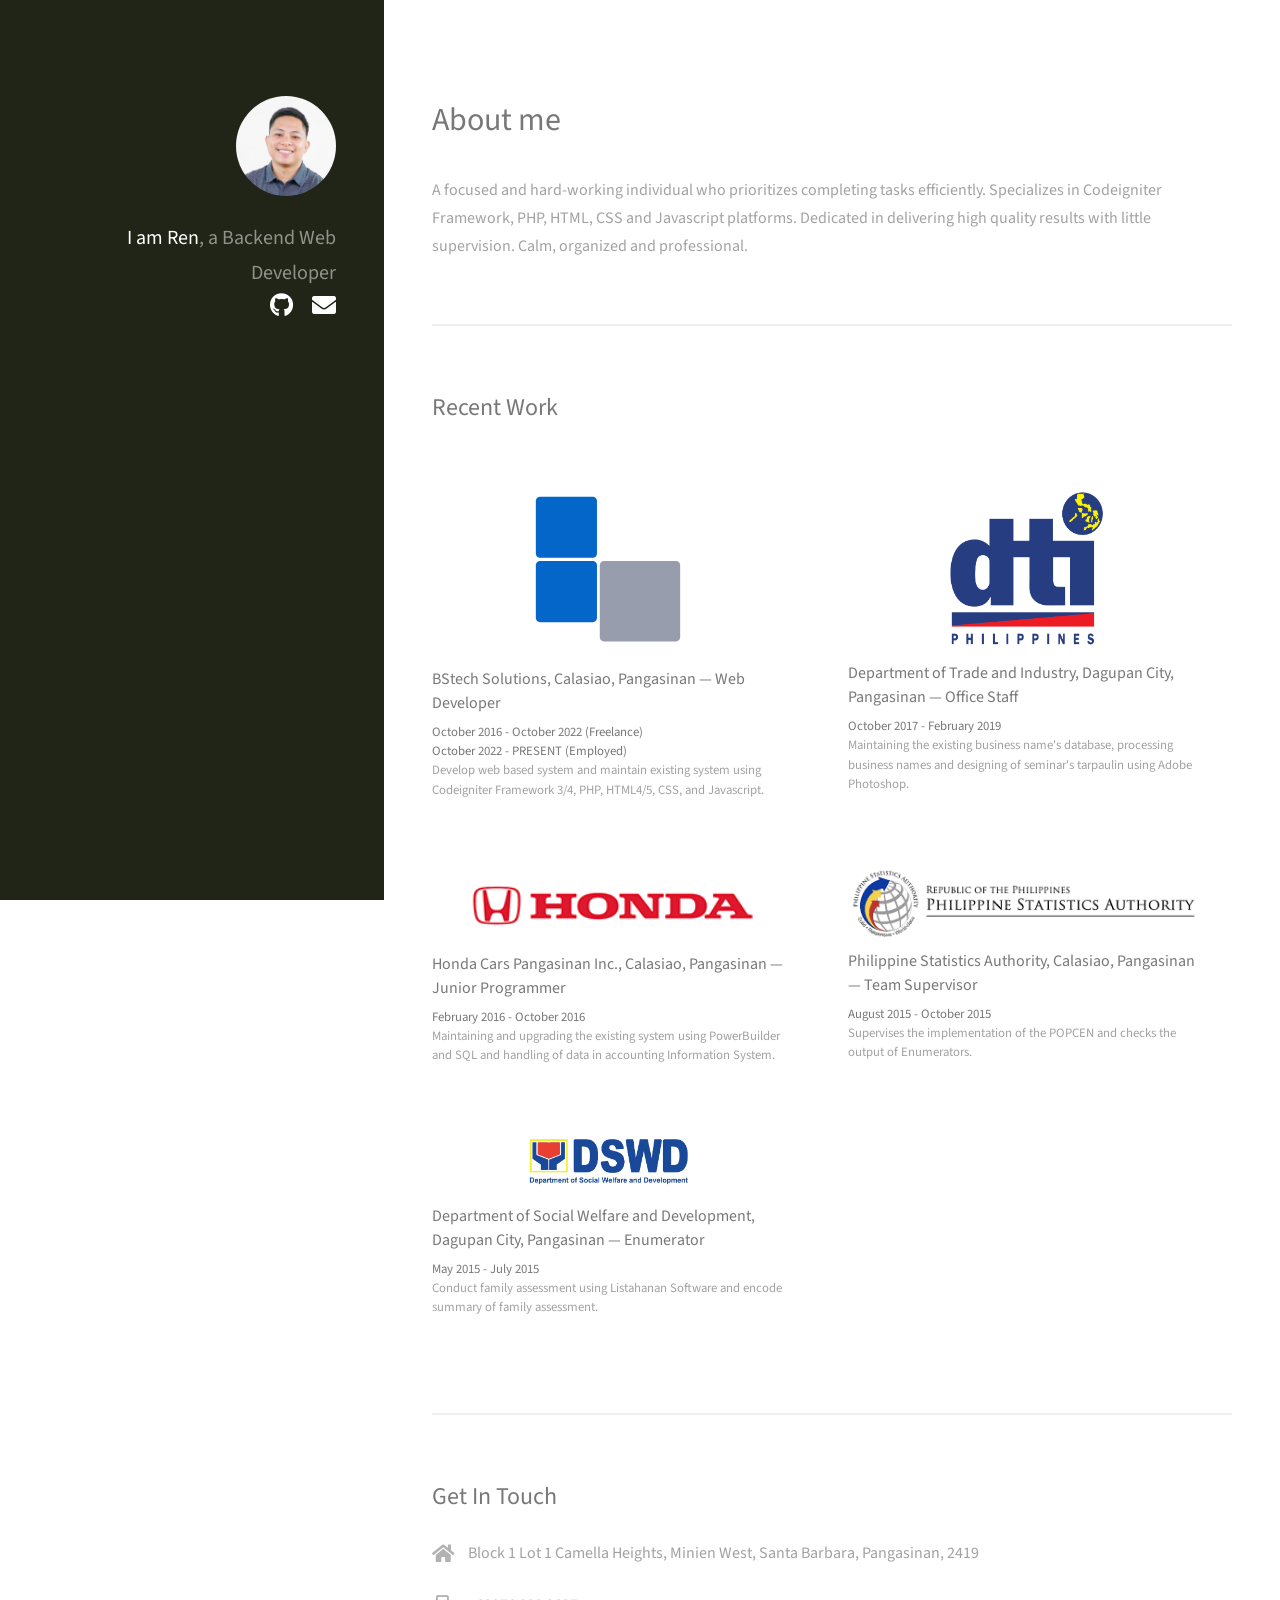
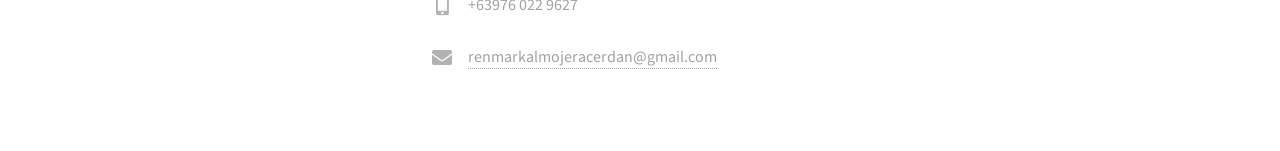
==== index.html @ 4c44bcec "change profile pic" ====
<!DOCTYPE HTML>
<html>
	<head>
		<title>Ren Mark Almojera Cerdan</title>
		<meta charset="utf-8" />
		<meta name="viewport" content="width=device-width, initial-scale=1, user-scalable=no" />
		<link rel="stylesheet" href="assets/css/main.css" />
	</head>
	<body class="is-preload">

		<!-- Header -->
			<header id="header">
				<div class="inner">
					<a href="#" class="image avatar"><img src="images/avatar.jpg" alt="avatar" /></a>
					<h1><strong>I am Ren</strong>, a Backend<br /> Web Developer</h1>
					<ul class="icons">
						<li><a target="_new" href="https://github.com/renmarkcerdan" class="icon brands fa-github"><span class="label">Github</span></a></li>
						<li><a target="_new" href="https://mail.google.com/mail/?view=cm&fs=1&to=renmarkalmojeracerdan@gmail.com" class="icon solid fa-envelope"><span class="label">Email</span></a></li>
					</ul>
				</div>
			</header>

		<!-- Main -->
			<div id="main">

			<!-- One -->
				<section id="one">
					<header class="major">
						<h2>About me</h2>
					</header>
					<p>A focused and hard-working individual who prioritizes completing tasks efficiently. Specializes in Codeigniter Framework, PHP, HTML, CSS and Javascript platforms. Dedicated in delivering high quality results with little supervision. Calm, organized and professional.</p>
				</section>

			<!-- Two -->
				<section id="two">
					<h2>Recent Work</h2>
					<div class="row">
						<article class="col-6 col-12-xsmall work-item">
							<img src="images/thumbs/bstech.svg" alt="logo" width="50%" />
							<h3>BStech Solutions, Calasiao, Pangasinan — Web Developer</h3>
							<p><b>October 2016 - October 2022 (Freelance)</b></p>
							<p><b>October 2022 - PRESENT (Employed)</b></p>
							<p>
								Develop web based system and maintain existing system using Codeigniter Framework 3/4, PHP, HTML4/5, CSS, and Javascript.
							</p>
						</article>
						<article class="col-6 col-12-xsmall work-item">
							<img src="images/thumbs/dti.png" alt="logo" width="50%"/>
							<h3>Department of Trade and Industry, Dagupan City, Pangasinan — Office Staff</h3>
							<p><b>October 2017 - February 2019</b></p>
							<p>
								Maintaining the existing business name&#39;s database, processing business names and designing of seminar&#39;s tarpaulin using Adobe Photoshop.
							</p>
						</article>
						<article class="col-6 col-12-xsmall work-item">
							<img src="images/thumbs/honda.png" alt="logo" width="100%" />
							<h3>Honda Cars Pangasinan Inc., Calasiao, Pangasinan — Junior Programmer</h3>
							<p><b>February 2016 - October 2016</b></p>
							<p>
								Maintaining and upgrading the existing system using PowerBuilder and SQL and handling of data in accounting Information System.
							</p>
						</article>
						<article class="col-6 col-12-xsmall work-item">
							<img src="images/thumbs/psa.png" alt="logo" width="100%" />
							<h3>Philippine Statistics Authority, Calasiao, Pangasinan — Team Supervisor</h3>
							<p><b>August 2015 - October 2015</b></p>
							<p>
								Supervises the implementation of the POPCEN and checks the output of Enumerators.
							</p>
						</article>
						<article class="col-6 col-12-xsmall work-item">
							<img src="images/thumbs/dswd.png" alt="logo" width="50%" />
							<h3>Department of Social Welfare and Development, Dagupan City, Pangasinan — Enumerator</h3>
							<p><b>May 2015 - July 2015</b></p>
							<p>Conduct family assessment using Listahanan Software and encode summary of family assessment.</p>
						</article>
					</div>
				</section>

			<!-- Three -->
				<section id="three">
					<h2>Get In Touch</h2>
					<div class="row">
						<div class="col-12">
							<ul class="labeled-icons">
								<li>
									<h3 class="icon solid fa-home"><span class="label">Address</span></h3>
									Block 1 Lot 1 Camella Heights, Minien West, Santa Barbara, Pangasinan, 2419
								</li>
								<li>
									<h3 class="icon solid fa-mobile-alt"><span class="label">Phone</span></h3>
									+63976 022 9627
								</li>
								<li>
									<h3 class="icon solid fa-envelope"><span class="label">Email</span></h3>
									<a href="https://mail.google.com/mail/?view=cm&fs=1&to=renmarkalmojeracerdan@gmail.com">renmarkalmojeracerdan@gmail.com</a>
								</li>
							</ul>
						</div>
					</div>
				</section>
			</div>
	</body>
</html>
---- assets/css/main.css ----
@import url("fontawesome-all.min.css");
@import url("https://fonts.googleapis.com/css?family=Source+Sans+Pro:400,400italic");

html, body, div, span, applet, object,
iframe, h1, h2, h3, h4, h5, h6, p, blockquote,
pre, a, abbr, acronym, address, big, cite,
code, del, dfn, em, img, ins, kbd, q, s, samp,
small, strike, strong, sub, sup, tt, var, b,
u, i, center, dl, dt, dd, ol, ul, li, fieldset,
form, label, legend, table, caption, tbody,
tfoot, thead, tr, th, td, article, aside,
canvas, details, embed, figure, figcaption,
footer, header, hgroup, menu, nav, output, ruby,
section, summary, time, mark, audio, video {
	margin: 0;
	padding: 0;
	border: 0;
	font-size: 100%;
	font: inherit;
	vertical-align: baseline;}

article, aside, details, figcaption, figure,
footer, header, hgroup, menu, nav, section {
	display: block;}

body {
	line-height: 1;
}

ol, ul {
	list-style: none;
}

blockquote, q {
	quotes: none;
}

	blockquote:before, blockquote:after, q:before, q:after {
		content: '';
		content: none;
	}

table {
	border-collapse: collapse;
	border-spacing: 0;
}

body {
	-webkit-text-size-adjust: none;
}

mark {
	background-color: transparent;
	color: inherit;
}

input::-moz-focus-inner {
	border: 0;
	padding: 0;
}

input, select, textarea {
	-moz-appearance: none;
	-webkit-appearance: none;
	-ms-appearance: none;
	appearance: none;
}

/* Basic */

	html {
		box-sizing: border-box;
	}

	*, *:before, *:after {
		box-sizing: inherit;
	}

	body {
		background: #fff;
	}

		body.is-preload *, body.is-preload *:before, body.is-preload *:after {
			-moz-animation: none !important;
			-webkit-animation: none !important;
			-ms-animation: none !important;
			animation: none !important;
			-moz-transition: none !important;
			-webkit-transition: none !important;
			-ms-transition: none !important;
			transition: none !important;
		}

	body, input, select, textarea {
		color: #a2a2a2;
		font-family: "Source Sans Pro", Helvetica, sans-serif;
		font-size: 16pt;
		font-weight: 400;
		line-height: 1.75em;
	}

	a {
		-moz-transition: color 0.2s ease-in-out, border-color 0.2s ease-in-out;
		-webkit-transition: color 0.2s ease-in-out, border-color 0.2s ease-in-out;
		-ms-transition: color 0.2s ease-in-out, border-color 0.2s ease-in-out;
		transition: color 0.2s ease-in-out, border-color 0.2s ease-in-out;
		border-bottom: dotted 1px;
		color: #ffff;
		text-decoration: none;
	}

		a:hover {
			border-bottom-color: transparent;
			color: #217074 !important;
			text-decoration: none;
		}

	strong, b {
		color: #787878;
		font-weight: 400;
	}

	em, i {
		font-style: italic;
	}

	p {
		margin: 0 0 2em 0;
	}

	h1, h2, h3, h4, h5, h6 {
		color: #787878;
		font-weight: 400;
		line-height: 1em;
		margin: 0 0 1em 0;
	}

		h1 a, h2 a, h3 a, h4 a, h5 a, h6 a {
			color: inherit;
			text-decoration: none;
		}

	h1 {
		font-size: 2em;
		line-height: 1.5em;
	}

	h2 {
		font-size: 1.5em;
		line-height: 1.5em;
	}

	h3 {
		font-size: 1.25em;
		line-height: 1.5em;
	}

	h4 {
		font-size: 1.1em;
		line-height: 1.5em;
	}

	h5 {
		font-size: 0.9em;
		line-height: 1.5em;
	}

	h6 {
		font-size: 0.7em;
		line-height: 1.5em;
	}

	sub {
		font-size: 0.8em;
		position: relative;
		top: 0.5em;
	}

	sup {
		font-size: 0.8em;
		position: relative;
		top: -0.5em;
	}

	hr {
		border: 0;
		border-bottom: solid 2px #efefef;
		margin: 2em 0;
	}

		hr.major {
			margin: 3em 0;
		}

	blockquote {
		border-left: solid 6px #efefef;
		font-style: italic;
		margin: 0 0 2em 0;
		padding: 0.5em 0 0.5em 1.5em;
	}

	code {
		background: #f7f7f7;
		border-radius: 0.35em;
		border: solid 2px #efefef;
		font-family: "Courier New", monospace;
		font-size: 0.9em;
		margin: 0 0.25em;
		padding: 0.25em 0.65em;
	}

	pre {
		-webkit-overflow-scrolling: touch;
		font-family: "Courier New", monospace;
		font-size: 0.9em;
		margin: 0 0 2em 0;
	}

		pre code {
			display: block;
			line-height: 1.75em;
			padding: 1em 1.5em;
			overflow-x: auto;
		}

	.align-left {
		text-align: left;
	}

	.align-center {
		text-align: center;
	}

	.align-right {
		text-align: right;
	}

/* Container */

	.container {
		margin: 0 auto;
		max-width: calc(100% - 4em);
		width: 100%;
	}

		.container.xsmall {
			width: 25%;
		}

		.container.small {
			width: 50%;
		}

		.container.medium {
			width: 75%;
		}

		.container.large {
			width: 125%;
		}

		.container.xlarge {
			width: 150%;
		}

		.container.max {
			width: 100%;
		}

		@media screen and (max-width: 980px) {

			.container {
				width: 100% !important;
				max-width: 100% !important;
			}

		}

		@media screen and (max-width: 480px) {

			.container {
				max-width: calc(100% - 3em);
			}

		}

/* Row */

	.row {
		display: flex;
		flex-wrap: wrap;
		box-sizing: border-box;
		align-items: stretch;
	}

		.row > * {
			box-sizing: border-box;
		}

		.row.gtr-uniform > * > :last-child {
			margin-bottom: 0;
		}

		.row.aln-left {
			justify-content: flex-start;
		}

		.row.aln-center {
			justify-content: center;
		}

		.row.aln-right {
			justify-content: flex-end;
		}

		.row.aln-top {
			align-items: flex-start;
		}

		.row.aln-middle {
			align-items: center;
		}

		.row.aln-bottom {
			align-items: flex-end;
		}

		.row > .imp {
			order: -1;
		}

		.row > .col-1 {
			width: 8.33333%;
		}

		.row > .off-1 {
			margin-left: 8.33333%;
		}

		.row > .col-2 {
			width: 16.66667%;
		}

		.row > .off-2 {
			margin-left: 16.66667%;
		}

		.row > .col-3 {
			width: 25%;
		}

		.row > .off-3 {
			margin-left: 25%;
		}

		.row > .col-4 {
			width: 33.33333%;
		}

		.row > .off-4 {
			margin-left: 33.33333%;
		}

		.row > .col-5 {
			width: 41.66667%;
		}

		.row > .off-5 {
			margin-left: 41.66667%;
		}

		.row > .col-6 {
			width: 50%;
		}

		.row > .off-6 {
			margin-left: 50%;
		}

		.row > .col-7 {
			width: 58.33333%;
		}

		.row > .off-7 {
			margin-left: 58.33333%;
		}

		.row > .col-8 {
			width: 66.66667%;
		}

		.row > .off-8 {
			margin-left: 66.66667%;
		}

		.row > .col-9 {
			width: 75%;
		}

		.row > .off-9 {
			margin-left: 75%;
		}

		.row > .col-10 {
			width: 83.33333%;
		}

		.row > .off-10 {
			margin-left: 83.33333%;
		}

		.row > .col-11 {
			width: 91.66667%;
		}

		.row > .off-11 {
			margin-left: 91.66667%;
		}

		.row > .col-12 {
			width: 100%;
		}

		.row > .off-12 {
			margin-left: 100%;
		}

		.row.gtr-0 {
			margin-top: 0;
			margin-left: 0em;
		}

			.row.gtr-0 > * {
				padding: 0 0 0 0em;
			}

			.row.gtr-0.gtr-uniform {
				margin-top: 0em;
			}

				.row.gtr-0.gtr-uniform > * {
					padding-top: 0em;
				}

		.row.gtr-25 {
			margin-top: 0;
			margin-left: -0.625em;
		}

			.row.gtr-25 > * {
				padding: 0 0 0 0.625em;
			}

			.row.gtr-25.gtr-uniform {
				margin-top: -0.625em;
			}

				.row.gtr-25.gtr-uniform > * {
					padding-top: 0.625em;
				}

		.row.gtr-50 {
			margin-top: 0;
			margin-left: -1.25em;
		}

			.row.gtr-50 > * {
				padding: 0 0 0 1.25em;
			}

			.row.gtr-50.gtr-uniform {
				margin-top: -1.25em;
			}

				.row.gtr-50.gtr-uniform > * {
					padding-top: 1.25em;
				}

		.row {
			margin-top: 0;
			margin-left: -2.5em;
		}

			.row > * {
				padding: 0 0 0 2.5em;
			}

			.row.gtr-uniform {
				margin-top: -2.5em;
			}

				.row.gtr-uniform > * {
					padding-top: 2.5em;
				}

		.row.gtr-150 {
			margin-top: 0;
			margin-left: -3.75em;
		}

			.row.gtr-150 > * {
				padding: 0 0 0 3.75em;
			}

			.row.gtr-150.gtr-uniform {
				margin-top: -3.75em;
			}

				.row.gtr-150.gtr-uniform > * {
					padding-top: 3.75em;
				}

		.row.gtr-200 {
			margin-top: 0;
			margin-left: -5em;
		}

			.row.gtr-200 > * {
				padding: 0 0 0 5em;
			}

			.row.gtr-200.gtr-uniform {
				margin-top: -5em;
			}

				.row.gtr-200.gtr-uniform > * {
					padding-top: 5em;
				}

		@media screen and (max-width: 1800px) {

			.row {
				display: flex;
				flex-wrap: wrap;
				box-sizing: border-box;
				align-items: stretch;
			}

				.row > * {
					box-sizing: border-box;
				}

				.row.gtr-uniform > * > :last-child {
					margin-bottom: 0;
				}

				.row.aln-left {
					justify-content: flex-start;
				}

				.row.aln-center {
					justify-content: center;
				}

				.row.aln-right {
					justify-content: flex-end;
				}

				.row.aln-top {
					align-items: flex-start;
				}

				.row.aln-middle {
					align-items: center;
				}

				.row.aln-bottom {
					align-items: flex-end;
				}

				.row > .imp-xlarge {
					order: -1;
				}

				.row > .col-1-xlarge {
					width: 8.33333%;
				}

				.row > .off-1-xlarge {
					margin-left: 8.33333%;
				}

				.row > .col-2-xlarge {
					width: 16.66667%;
				}

				.row > .off-2-xlarge {
					margin-left: 16.66667%;
				}

				.row > .col-3-xlarge {
					width: 25%;
				}

				.row > .off-3-xlarge {
					margin-left: 25%;
				}

				.row > .col-4-xlarge {
					width: 33.33333%;
				}

				.row > .off-4-xlarge {
					margin-left: 33.33333%;
				}

				.row > .col-5-xlarge {
					width: 41.66667%;
				}

				.row > .off-5-xlarge {
					margin-left: 41.66667%;
				}

				.row > .col-6-xlarge {
					width: 50%;
				}

				.row > .off-6-xlarge {
					margin-left: 50%;
				}

				.row > .col-7-xlarge {
					width: 58.33333%;
				}

				.row > .off-7-xlarge {
					margin-left: 58.33333%;
				}

				.row > .col-8-xlarge {
					width: 66.66667%;
				}

				.row > .off-8-xlarge {
					margin-left: 66.66667%;
				}

				.row > .col-9-xlarge {
					width: 75%;
				}

				.row > .off-9-xlarge {
					margin-left: 75%;
				}

				.row > .col-10-xlarge {
					width: 83.33333%;
				}

				.row > .off-10-xlarge {
					margin-left: 83.33333%;
				}

				.row > .col-11-xlarge {
					width: 91.66667%;
				}

				.row > .off-11-xlarge {
					margin-left: 91.66667%;
				}

				.row > .col-12-xlarge {
					width: 100%;
				}

				.row > .off-12-xlarge {
					margin-left: 100%;
				}

				.row.gtr-0 {
					margin-top: 0;
					margin-left: 0em;
				}

					.row.gtr-0 > * {
						padding: 0 0 0 0em;
					}

					.row.gtr-0.gtr-uniform {
						margin-top: 0em;
					}

						.row.gtr-0.gtr-uniform > * {
							padding-top: 0em;
						}

				.row.gtr-25 {
					margin-top: 0;
					margin-left: -0.625em;
				}

					.row.gtr-25 > * {
						padding: 0 0 0 0.625em;
					}

					.row.gtr-25.gtr-uniform {
						margin-top: -0.625em;
					}

						.row.gtr-25.gtr-uniform > * {
							padding-top: 0.625em;
						}

				.row.gtr-50 {
					margin-top: 0;
					margin-left: -1.25em;
				}

					.row.gtr-50 > * {
						padding: 0 0 0 1.25em;
					}

					.row.gtr-50.gtr-uniform {
						margin-top: -1.25em;
					}

						.row.gtr-50.gtr-uniform > * {
							padding-top: 1.25em;
						}

				.row {
					margin-top: 0;
					margin-left: -2.5em;
				}

					.row > * {
						padding: 0 0 0 2.5em;
					}

					.row.gtr-uniform {
						margin-top: -2.5em;
					}

						.row.gtr-uniform > * {
							padding-top: 2.5em;
						}

				.row.gtr-150 {
					margin-top: 0;
					margin-left: -3.75em;
				}

					.row.gtr-150 > * {
						padding: 0 0 0 3.75em;
					}

					.row.gtr-150.gtr-uniform {
						margin-top: -3.75em;
					}

						.row.gtr-150.gtr-uniform > * {
							padding-top: 3.75em;
						}

				.row.gtr-200 {
					margin-top: 0;
					margin-left: -5em;
				}

					.row.gtr-200 > * {
						padding: 0 0 0 5em;
					}

					.row.gtr-200.gtr-uniform {
						margin-top: -5em;
					}

						.row.gtr-200.gtr-uniform > * {
							padding-top: 5em;
						}

		}

		@media screen and (max-width: 1280px) {

			.row {
				display: flex;
				flex-wrap: wrap;
				box-sizing: border-box;
				align-items: stretch;
			}

				.row > * {
					box-sizing: border-box;
				}

				.row.gtr-uniform > * > :last-child {
					margin-bottom: 0;
				}

				.row.aln-left {
					justify-content: flex-start;
				}

				.row.aln-center {
					justify-content: center;
				}

				.row.aln-right {
					justify-content: flex-end;
				}

				.row.aln-top {
					align-items: flex-start;
				}

				.row.aln-middle {
					align-items: center;
				}

				.row.aln-bottom {
					align-items: flex-end;
				}

				.row > .imp-large {
					order: -1;
				}

				.row > .col-1-large {
					width: 8.33333%;
				}

				.row > .off-1-large {
					margin-left: 8.33333%;
				}

				.row > .col-2-large {
					width: 16.66667%;
				}

				.row > .off-2-large {
					margin-left: 16.66667%;
				}

				.row > .col-3-large {
					width: 25%;
				}

				.row > .off-3-large {
					margin-left: 25%;
				}

				.row > .col-4-large {
					width: 33.33333%;
				}

				.row > .off-4-large {
					margin-left: 33.33333%;
				}

				.row > .col-5-large {
					width: 41.66667%;
				}

				.row > .off-5-large {
					margin-left: 41.66667%;
				}

				.row > .col-6-large {
					width: 50%;
				}

				.row > .off-6-large {
					margin-left: 50%;
				}

				.row > .col-7-large {
					width: 58.33333%;
				}

				.row > .off-7-large {
					margin-left: 58.33333%;
				}

				.row > .col-8-large {
					width: 66.66667%;
				}

				.row > .off-8-large {
					margin-left: 66.66667%;
				}

				.row > .col-9-large {
					width: 75%;
				}

				.row > .off-9-large {
					margin-left: 75%;
				}

				.row > .col-10-large {
					width: 83.33333%;
				}

				.row > .off-10-large {
					margin-left: 83.33333%;
				}

				.row > .col-11-large {
					width: 91.66667%;
				}

				.row > .off-11-large {
					margin-left: 91.66667%;
				}

				.row > .col-12-large {
					width: 100%;
				}

				.row > .off-12-large {
					margin-left: 100%;
				}

				.row.gtr-0 {
					margin-top: 0;
					margin-left: 0em;
				}

					.row.gtr-0 > * {
						padding: 0 0 0 0em;
					}

					.row.gtr-0.gtr-uniform {
						margin-top: 0em;
					}

						.row.gtr-0.gtr-uniform > * {
							padding-top: 0em;
						}

				.row.gtr-25 {
					margin-top: 0;
					margin-left: -0.5em;
				}

					.row.gtr-25 > * {
						padding: 0 0 0 0.5em;
					}

					.row.gtr-25.gtr-uniform {
						margin-top: -0.5em;
					}

						.row.gtr-25.gtr-uniform > * {
							padding-top: 0.5em;
						}

				.row.gtr-50 {
					margin-top: 0;
					margin-left: -1em;
				}

					.row.gtr-50 > * {
						padding: 0 0 0 1em;
					}

					.row.gtr-50.gtr-uniform {
						margin-top: -1em;
					}

						.row.gtr-50.gtr-uniform > * {
							padding-top: 1em;
						}

				.row {
					margin-top: 0;
					margin-left: -2em;
				}

					.row > * {
						padding: 0 0 0 2em;
					}

					.row.gtr-uniform {
						margin-top: -2em;
					}

						.row.gtr-uniform > * {
							padding-top: 2em;
						}

				.row.gtr-150 {
					margin-top: 0;
					margin-left: -3em;
				}

					.row.gtr-150 > * {
						padding: 0 0 0 3em;
					}

					.row.gtr-150.gtr-uniform {
						margin-top: -3em;
					}

						.row.gtr-150.gtr-uniform > * {
							padding-top: 3em;
						}

				.row.gtr-200 {
					margin-top: 0;
					margin-left: -4em;
				}

					.row.gtr-200 > * {
						padding: 0 0 0 4em;
					}

					.row.gtr-200.gtr-uniform {
						margin-top: -4em;
					}

						.row.gtr-200.gtr-uniform > * {
							padding-top: 4em;
						}

		}

		@media screen and (max-width: 980px) {

			.row {
				display: flex;
				flex-wrap: wrap;
				box-sizing: border-box;
				align-items: stretch;
			}

				.row > * {
					box-sizing: border-box;
				}

				.row.gtr-uniform > * > :last-child {
					margin-bottom: 0;
				}

				.row.aln-left {
					justify-content: flex-start;
				}

				.row.aln-center {
					justify-content: center;
				}

				.row.aln-right {
					justify-content: flex-end;
				}

				.row.aln-top {
					align-items: flex-start;
				}

				.row.aln-middle {
					align-items: center;
				}

				.row.aln-bottom {
					align-items: flex-end;
				}

				.row > .imp-medium {
					order: -1;
				}

				.row > .col-1-medium {
					width: 8.33333%;
				}

				.row > .off-1-medium {
					margin-left: 8.33333%;
				}

				.row > .col-2-medium {
					width: 16.66667%;
				}

				.row > .off-2-medium {
					margin-left: 16.66667%;
				}

				.row > .col-3-medium {
					width: 25%;
				}

				.row > .off-3-medium {
					margin-left: 25%;
				}

				.row > .col-4-medium {
					width: 33.33333%;
				}

				.row > .off-4-medium {
					margin-left: 33.33333%;
				}

				.row > .col-5-medium {
					width: 41.66667%;
				}

				.row > .off-5-medium {
					margin-left: 41.66667%;
				}

				.row > .col-6-medium {
					width: 50%;
				}

				.row > .off-6-medium {
					margin-left: 50%;
				}

				.row > .col-7-medium {
					width: 58.33333%;
				}

				.row > .off-7-medium {
					margin-left: 58.33333%;
				}

				.row > .col-8-medium {
					width: 66.66667%;
				}

				.row > .off-8-medium {
					margin-left: 66.66667%;
				}

				.row > .col-9-medium {
					width: 75%;
				}

				.row > .off-9-medium {
					margin-left: 75%;
				}

				.row > .col-10-medium {
					width: 83.33333%;
				}

				.row > .off-10-medium {
					margin-left: 83.33333%;
				}

				.row > .col-11-medium {
					width: 91.66667%;
				}

				.row > .off-11-medium {
					margin-left: 91.66667%;
				}

				.row > .col-12-medium {
					width: 100%;
				}

				.row > .off-12-medium {
					margin-left: 100%;
				}

				.row.gtr-0 {
					margin-top: 0;
					margin-left: 0em;
				}

					.row.gtr-0 > * {
						padding: 0 0 0 0em;
					}

					.row.gtr-0.gtr-uniform {
						margin-top: 0em;
					}

						.row.gtr-0.gtr-uniform > * {
							padding-top: 0em;
						}

				.row.gtr-25 {
					margin-top: 0;
					margin-left: -0.5em;
				}

					.row.gtr-25 > * {
						padding: 0 0 0 0.5em;
					}

					.row.gtr-25.gtr-uniform {
						margin-top: -0.5em;
					}

						.row.gtr-25.gtr-uniform > * {
							padding-top: 0.5em;
						}

				.row.gtr-50 {
					margin-top: 0;
					margin-left: -1em;
				}

					.row.gtr-50 > * {
						padding: 0 0 0 1em;
					}

					.row.gtr-50.gtr-uniform {
						margin-top: -1em;
					}

						.row.gtr-50.gtr-uniform > * {
							padding-top: 1em;
						}

				.row {
					margin-top: 0;
					margin-left: -2em;
				}

					.row > * {
						padding: 0 0 0 2em;
					}

					.row.gtr-uniform {
						margin-top: -2em;
					}

						.row.gtr-uniform > * {
							padding-top: 2em;
						}

				.row.gtr-150 {
					margin-top: 0;
					margin-left: -3em;
				}

					.row.gtr-150 > * {
						padding: 0 0 0 3em;
					}

					.row.gtr-150.gtr-uniform {
						margin-top: -3em;
					}

						.row.gtr-150.gtr-uniform > * {
							padding-top: 3em;
						}

				.row.gtr-200 {
					margin-top: 0;
					margin-left: -4em;
				}

					.row.gtr-200 > * {
						padding: 0 0 0 4em;
					}

					.row.gtr-200.gtr-uniform {
						margin-top: -4em;
					}

						.row.gtr-200.gtr-uniform > * {
							padding-top: 4em;
						}

		}

		@media screen and (max-width: 736px) {

			.row {
				display: flex;
				flex-wrap: wrap;
				box-sizing: border-box;
				align-items: stretch;
			}

				.row > * {
					box-sizing: border-box;
				}

				.row.gtr-uniform > * > :last-child {
					margin-bottom: 0;
				}

				.row.aln-left {
					justify-content: flex-start;
				}

				.row.aln-center {
					justify-content: center;
				}

				.row.aln-right {
					justify-content: flex-end;
				}

				.row.aln-top {
					align-items: flex-start;
				}

				.row.aln-middle {
					align-items: center;
				}

				.row.aln-bottom {
					align-items: flex-end;
				}

				.row > .imp-small {
					order: -1;
				}

				.row > .col-1-small {
					width: 8.33333%;
				}

				.row > .off-1-small {
					margin-left: 8.33333%;
				}

				.row > .col-2-small {
					width: 16.66667%;
				}

				.row > .off-2-small {
					margin-left: 16.66667%;
				}

				.row > .col-3-small {
					width: 25%;
				}

				.row > .off-3-small {
					margin-left: 25%;
				}

				.row > .col-4-small {
					width: 33.33333%;
				}

				.row > .off-4-small {
					margin-left: 33.33333%;
				}

				.row > .col-5-small {
					width: 41.66667%;
				}

				.row > .off-5-small {
					margin-left: 41.66667%;
				}

				.row > .col-6-small {
					width: 50%;
				}

				.row > .off-6-small {
					margin-left: 50%;
				}

				.row > .col-7-small {
					width: 58.33333%;
				}

				.row > .off-7-small {
					margin-left: 58.33333%;
				}

				.row > .col-8-small {
					width: 66.66667%;
				}

				.row > .off-8-small {
					margin-left: 66.66667%;
				}

				.row > .col-9-small {
					width: 75%;
				}

				.row > .off-9-small {
					margin-left: 75%;
				}

				.row > .col-10-small {
					width: 83.33333%;
				}

				.row > .off-10-small {
					margin-left: 83.33333%;
				}

				.row > .col-11-small {
					width: 91.66667%;
				}

				.row > .off-11-small {
					margin-left: 91.66667%;
				}

				.row > .col-12-small {
					width: 100%;
				}

				.row > .off-12-small {
					margin-left: 100%;
				}

				.row.gtr-0 {
					margin-top: 0;
					margin-left: 0em;
				}

					.row.gtr-0 > * {
						padding: 0 0 0 0em;
					}

					.row.gtr-0.gtr-uniform {
						margin-top: 0em;
					}

						.row.gtr-0.gtr-uniform > * {
							padding-top: 0em;
						}

				.row.gtr-25 {
					margin-top: 0;
					margin-left: -0.375em;
				}

					.row.gtr-25 > * {
						padding: 0 0 0 0.375em;
					}

					.row.gtr-25.gtr-uniform {
						margin-top: -0.375em;
					}

						.row.gtr-25.gtr-uniform > * {
							padding-top: 0.375em;
						}

				.row.gtr-50 {
					margin-top: 0;
					margin-left: -0.75em;
				}

					.row.gtr-50 > * {
						padding: 0 0 0 0.75em;
					}

					.row.gtr-50.gtr-uniform {
						margin-top: -0.75em;
					}

						.row.gtr-50.gtr-uniform > * {
							padding-top: 0.75em;
						}

				.row {
					margin-top: 0;
					margin-left: -1.5em;
				}

					.row > * {
						padding: 0 0 0 1.5em;
					}

					.row.gtr-uniform {
						margin-top: -1.5em;
					}

						.row.gtr-uniform > * {
							padding-top: 1.5em;
						}

				.row.gtr-150 {
					margin-top: 0;
					margin-left: -2.25em;
				}

					.row.gtr-150 > * {
						padding: 0 0 0 2.25em;
					}

					.row.gtr-150.gtr-uniform {
						margin-top: -2.25em;
					}

						.row.gtr-150.gtr-uniform > * {
							padding-top: 2.25em;
						}

				.row.gtr-200 {
					margin-top: 0;
					margin-left: -3em;
				}

					.row.gtr-200 > * {
						padding: 0 0 0 3em;
					}

					.row.gtr-200.gtr-uniform {
						margin-top: -3em;
					}

						.row.gtr-200.gtr-uniform > * {
							padding-top: 3em;
						}

		}

		@media screen and (max-width: 480px) {

			.row {
				display: flex;
				flex-wrap: wrap;
				box-sizing: border-box;
				align-items: stretch;
			}

				.row > * {
					box-sizing: border-box;
				}

				.row.gtr-uniform > * > :last-child {
					margin-bottom: 0;
				}

				.row.aln-left {
					justify-content: flex-start;
				}

				.row.aln-center {
					justify-content: center;
				}

				.row.aln-right {
					justify-content: flex-end;
				}

				.row.aln-top {
					align-items: flex-start;
				}

				.row.aln-middle {
					align-items: center;
				}

				.row.aln-bottom {
					align-items: flex-end;
				}

				.row > .imp-xsmall {
					order: -1;
				}

				.row > .col-1-xsmall {
					width: 8.33333%;
				}

				.row > .off-1-xsmall {
					margin-left: 8.33333%;
				}

				.row > .col-2-xsmall {
					width: 16.66667%;
				}

				.row > .off-2-xsmall {
					margin-left: 16.66667%;
				}

				.row > .col-3-xsmall {
					width: 25%;
				}

				.row > .off-3-xsmall {
					margin-left: 25%;
				}

				.row > .col-4-xsmall {
					width: 33.33333%;
				}

				.row > .off-4-xsmall {
					margin-left: 33.33333%;
				}

				.row > .col-5-xsmall {
					width: 41.66667%;
				}

				.row > .off-5-xsmall {
					margin-left: 41.66667%;
				}

				.row > .col-6-xsmall {
					width: 50%;
				}

				.row > .off-6-xsmall {
					margin-left: 50%;
				}

				.row > .col-7-xsmall {
					width: 58.33333%;
				}

				.row > .off-7-xsmall {
					margin-left: 58.33333%;
				}

				.row > .col-8-xsmall {
					width: 66.66667%;
				}

				.row > .off-8-xsmall {
					margin-left: 66.66667%;
				}

				.row > .col-9-xsmall {
					width: 75%;
				}

				.row > .off-9-xsmall {
					margin-left: 75%;
				}

				.row > .col-10-xsmall {
					width: 83.33333%;
				}

				.row > .off-10-xsmall {
					margin-left: 83.33333%;
				}

				.row > .col-11-xsmall {
					width: 91.66667%;
				}

				.row > .off-11-xsmall {
					margin-left: 91.66667%;
				}

				.row > .col-12-xsmall {
					width: 100%;
				}

				.row > .off-12-xsmall {
					margin-left: 100%;
				}

				.row.gtr-0 {
					margin-top: 0;
					margin-left: 0em;
				}

					.row.gtr-0 > * {
						padding: 0 0 0 0em;
					}

					.row.gtr-0.gtr-uniform {
						margin-top: 0em;
					}

						.row.gtr-0.gtr-uniform > * {
							padding-top: 0em;
						}

				.row.gtr-25 {
					margin-top: 0;
					margin-left: -0.375em;
				}

					.row.gtr-25 > * {
						padding: 0 0 0 0.375em;
					}

					.row.gtr-25.gtr-uniform {
						margin-top: -0.375em;
					}

						.row.gtr-25.gtr-uniform > * {
							padding-top: 0.375em;
						}

				.row.gtr-50 {
					margin-top: 0;
					margin-left: -0.75em;
				}

					.row.gtr-50 > * {
						padding: 0 0 0 0.75em;
					}

					.row.gtr-50.gtr-uniform {
						margin-top: -0.75em;
					}

						.row.gtr-50.gtr-uniform > * {
							padding-top: 0.75em;
						}

				.row {
					margin-top: 0;
					margin-left: -1.5em;
				}

					.row > * {
						padding: 0 0 0 1.5em;
					}

					.row.gtr-uniform {
						margin-top: -1.5em;
					}

						.row.gtr-uniform > * {
							padding-top: 1.5em;
						}

				.row.gtr-150 {
					margin-top: 0;
					margin-left: -2.25em;
				}

					.row.gtr-150 > * {
						padding: 0 0 0 2.25em;
					}

					.row.gtr-150.gtr-uniform {
						margin-top: -2.25em;
					}

						.row.gtr-150.gtr-uniform > * {
							padding-top: 2.25em;
						}

				.row.gtr-200 {
					margin-top: 0;
					margin-left: -3em;
				}

					.row.gtr-200 > * {
						padding: 0 0 0 3em;
					}

					.row.gtr-200.gtr-uniform {
						margin-top: -3em;
					}

						.row.gtr-200.gtr-uniform > * {
							padding-top: 3em;
						}

		}

/* Section/Article */

	section.special, article.special {
		text-align: center;
	}

	header p {
		color: #b2b2b2;
		position: relative;
		margin: 0 0 1.5em 0;
	}

	header h2 + p {
		font-size: 1.25em;
		margin-top: -1em;
		line-height: 1.5em;
	}

	header h3 + p {
		font-size: 1.1em;
		margin-top: -0.8em;
		line-height: 1.5em;
	}

	header h4 + p,
	header h5 + p,
	header h6 + p {
		font-size: 0.9em;
		margin-top: -0.6em;
		line-height: 1.5em;
	}

	header.major h2 {
		font-size: 2em;
	}

/* Form */

	form {
		margin: 0 0 2em 0;
	}

	label {
		color: #787878;
		display: block;
		font-size: 0.9em;
		font-weight: 400;
		margin: 0 0 1em 0;
	}

	input[type="text"],
	input[type="password"],
	input[type="email"],
	select,
	textarea {
		-moz-appearance: none;
		-webkit-appearance: none;
		-ms-appearance: none;
		appearance: none;
		background: #f7f7f7;
		border-radius: 0.35em;
		border: solid 2px transparent;
		color: inherit;
		display: block;
		outline: 0;
		padding: 0 0.75em;
		text-decoration: none;
		width: 100%;
	}

		input[type="text"]:invalid,
		input[type="password"]:invalid,
		input[type="email"]:invalid,
		select:invalid,
		textarea:invalid {
			box-shadow: none;
		}

		input[type="text"]:focus,
		input[type="password"]:focus,
		input[type="email"]:focus,
		select:focus,
		textarea:focus {
			border-color: #49bf9d;
		}

	select {
		background-image: url("data:image/svg+xml;charset=utf8,%3Csvg xmlns='http://www.w3.org/2000/svg' width='40' height='40' preserveAspectRatio='none' viewBox='0 0 40 40'%3E%3Cpath d='M9.4,12.3l10.4,10.4l10.4-10.4c0.2-0.2,0.5-0.4,0.9-0.4c0.3,0,0.6,0.1,0.9,0.4l3.3,3.3c0.2,0.2,0.4,0.5,0.4,0.9 c0,0.4-0.1,0.6-0.4,0.9L20.7,31.9c-0.2,0.2-0.5,0.4-0.9,0.4c-0.3,0-0.6-0.1-0.9-0.4L4.3,17.3c-0.2-0.2-0.4-0.5-0.4-0.9 c0-0.4,0.1-0.6,0.4-0.9l3.3-3.3c0.2-0.2,0.5-0.4,0.9-0.4S9.1,12.1,9.4,12.3z' fill='%23dfdfdf' /%3E%3C/svg%3E");
		background-size: 1.25rem;
		background-repeat: no-repeat;
		background-position: calc(100% - 1rem) center;
		height: 2.75em;
		padding-right: 2.75em;
		text-overflow: ellipsis;
	}

		select option {
			color: #787878;
			background: #fff;
		}

		select:focus::-ms-value {
			background-color: transparent;
		}

		select::-ms-expand {
			display: none;
		}

	input[type="text"],
	input[type="password"],
	input[type="email"],
	select {
		height: 2.75em;
	}

	textarea {
		padding: 0.75em;
	}

	input[type="checkbox"],
	input[type="radio"] {
		-moz-appearance: none;
		-webkit-appearance: none;
		-ms-appearance: none;
		appearance: none;
		display: block;
		float: left;
		margin-right: -2em;
		opacity: 0;
		width: 1em;
		z-index: -1;
	}

		input[type="checkbox"] + label,
		input[type="radio"] + label {
			text-decoration: none;
			color: #a2a2a2;
			cursor: pointer;
			display: inline-block;
			font-size: 1em;
			font-weight: 400;
			padding-left: 2.4em;
			padding-right: 0.75em;
			position: relative;
		}

			input[type="checkbox"] + label:before,
			input[type="radio"] + label:before {
				-moz-osx-font-smoothing: grayscale;
				-webkit-font-smoothing: antialiased;
				display: inline-block;
				font-style: normal;
				font-variant: normal;
				text-rendering: auto;
				line-height: 1;
				text-transform: none !important;
				font-family: 'Font Awesome 5 Free';
				font-weight: 900;
			}

			input[type="checkbox"] + label:before,
			input[type="radio"] + label:before {
				background: #f7f7f7;
				border-radius: 0.35em;
				border: solid 2px transparent;
				content: '';
				display: inline-block;
				font-size: 0.8em;
				height: 2.0625em;
				left: 0;
				line-height: 1.85625em;
				position: absolute;
				text-align: center;
				top: 0;
				width: 2.0625em;
			}

		input[type="checkbox"]:checked + label:before,
		input[type="radio"]:checked + label:before {
			background: #787878;
			border-color: #787878;
			color: #fff;
			content: '\f00c';
		}

		input[type="checkbox"]:focus + label:before,
		input[type="radio"]:focus + label:before {
			border-color: #49bf9d;
		}

	input[type="checkbox"] + label:before {
		border-radius: 0.35em;
	}

	input[type="radio"] + label:before {
		border-radius: 100%;
	}

	::-webkit-input-placeholder {
		color: #b2b2b2 !important;
		opacity: 1.0;
	}

	:-moz-placeholder {
		color: #b2b2b2 !important;
		opacity: 1.0;
	}

	::-moz-placeholder {
		color: #b2b2b2 !important;
		opacity: 1.0;
	}

	:-ms-input-placeholder {
		color: #b2b2b2 !important;
		opacity: 1.0;
	}

/* Box */

	.box {
		border-radius: 0.35em;
		border: solid 2px #efefef;
		margin-bottom: 2em;
		padding: 1.5em;
	}

		.box > :last-child,
		.box > :last-child > :last-child,
		.box > :last-child > :last-child > :last-child {
			margin-bottom: 0;
		}

		.box.alt {
			border: 0;
			border-radius: 0;
			padding: 0;
		}

/* Icon */

	.icon {
		text-decoration: none;
		border-bottom: none;
		position: relative;
	}

		.icon:before {
			-moz-osx-font-smoothing: grayscale;
			-webkit-font-smoothing: antialiased;
			display: inline-block;
			font-style: normal;
			font-variant: normal;
			text-rendering: auto;
			line-height: 1;
			text-transform: none !important;
			font-family: 'Font Awesome 5 Free';
			font-weight: 400;
		}

		.icon > .label {
			display: none;
		}

		.icon:before {
			line-height: inherit;
		}

		.icon.solid:before {
			font-weight: 900;
		}

		.icon.brands:before {
			font-family: 'Font Awesome 5 Brands';
		}

/* Image */

	.image {
		border-radius: 0.35em;
		border: 0;
		display: inline-block;
		position: relative;
	}

		.image:before {
			-moz-transition: opacity 0.2s ease-in-out;
			-webkit-transition: opacity 0.2s ease-in-out;
			-ms-transition: opacity 0.2s ease-in-out;
			transition: opacity 0.2s ease-in-out;
			background: url("images/overlay.png");
			border-radius: 0.35em;
			content: '';
			display: block;
			height: 100%;
			left: 0;
			opacity: 0.5;
			position: absolute;
			top: 0;
			width: 100%;
		}

		.image.thumb {
			text-align: center;
		}

			.image.thumb:after {
				-moz-transition: opacity 0.2s ease-in-out;
				-webkit-transition: opacity 0.2s ease-in-out;
				-ms-transition: opacity 0.2s ease-in-out;
				transition: opacity 0.2s ease-in-out;
				border-radius: 0.35em;
				border: solid 3px rgba(255, 255, 255, 0.5);
				color: #fff;
				content: 'View';
				display: inline-block;
				font-size: 0.8em;
				font-weight: 400;
				left: 50%;
				line-height: 2.25em;
				margin: -1.25em 0 0 -3em;
				opacity: 0;
				padding: 0 1.5em;
				position: absolute;
				text-align: center;
				text-decoration: none;
				top: 50%;
				white-space: nowrap;
			}

			.image.thumb:hover:after {
				opacity: 1.0;
			}

			.image.thumb:hover:before {
				background: url("images/overlay.png"), url("images/overlay.png");
				opacity: 1.0;
			}

		.image img {
			border-radius: 0.35em;
			display: block;
		}

		.image.left {
			float: left;
			margin: 0 1.5em 1em 0;
			top: 0.25em;
		}

		.image.right {
			float: right;
			margin: 0 0 1em 1.5em;
			top: 0.25em;
		}

		.image.left, .image.right {
			max-width: 40%;
		}

			.image.left img, .image.right img {
				width: 100%;
			}

		.image.fit {
			display: block;
			margin: 0 0 2em 0;
			width: 100%;
		}

			.image.fit img {
				width: 100%;
			}

		.image.avatar {
			border-radius: 100%;
		}

			.image.avatar:before {
				display: none;
			}

			.image.avatar img {
				border-radius: 100%;
				width: 100%;
			}

/* List */

	ol {
		list-style: decimal;
		margin: 0 0 2em 0;
		padding-left: 1.25em;
	}

		ol li {
			padding-left: 0.25em;
		}

	ul {
		list-style: disc;
		margin: 0 0 2em 0;
		padding-left: 1em;
	}

		ul li {
			padding-left: 0.5em;
		}

		ul.alt {
			list-style: none;
			padding-left: 0;
		}

			ul.alt li {
				border-top: solid 2px #efefef;
				padding: 0.5em 0;
			}

				ul.alt li:first-child {
					border-top: 0;
					padding-top: 0;
				}

	dl {
		margin: 0 0 2em 0;
	}

/* Icons */

	ul.icons {
		cursor: default;
		list-style: none;
		padding-left: 0;
	}

		ul.icons li {
			display: inline-block;
			padding: 0 1em 0 0;
		}

			ul.icons li:last-child {
				padding-right: 0;
			}

			ul.icons li .icon:before {
				font-size: 1.5em;
			}

/* Labeled Icons */

	ul.labeled-icons {
		list-style: none;
		padding: 0;
	}

		ul.labeled-icons li {
			line-height: 1.75em;
			margin: 1.5em 0 0 0;
			padding-left: 2.25em;
			position: relative;
		}

			ul.labeled-icons li:first-child {
				margin-top: 0;
			}

			ul.labeled-icons li a {
				color: inherit;
			}

			ul.labeled-icons li h3 {
				color: #b2b2b2;
				left: 0;
				position: absolute;
				text-align: center;
				top: 0;
				width: 1em;
			}

/* Actions */

	ul.actions {
		display: -moz-flex;
		display: -webkit-flex;
		display: -ms-flex;
		display: flex;
		cursor: default;
		list-style: none;
		margin-left: -1em;
		padding-left: 0;
	}

		ul.actions li {
			padding: 0 0 0 1em;
			vertical-align: middle;
		}

		ul.actions.special {
			-moz-justify-content: center;
			-webkit-justify-content: center;
			-ms-justify-content: center;
			justify-content: center;
			width: 100%;
			margin-left: 0;
		}

			ul.actions.special li:first-child {
				padding-left: 0;
			}

		ul.actions.stacked {
			-moz-flex-direction: column;
			-webkit-flex-direction: column;
			-ms-flex-direction: column;
			flex-direction: column;
			margin-left: 0;
		}

			ul.actions.stacked li {
				padding: 1.3em 0 0 0;
			}

				ul.actions.stacked li:first-child {
					padding-top: 0;
				}

		ul.actions.fit {
			width: calc(100% + 1em);
		}

			ul.actions.fit li {
				-moz-flex-grow: 1;
				-webkit-flex-grow: 1;
				-ms-flex-grow: 1;
				flex-grow: 1;
				-moz-flex-shrink: 1;
				-webkit-flex-shrink: 1;
				-ms-flex-shrink: 1;
				flex-shrink: 1;
				width: 100%;
			}

				ul.actions.fit li > * {
					width: 100%;
				}

			ul.actions.fit.stacked {
				width: 100%;
			}

		@media screen and (max-width: 480px) {

			ul.actions:not(.fixed) {
				-moz-flex-direction: column;
				-webkit-flex-direction: column;
				-ms-flex-direction: column;
				flex-direction: column;
				margin-left: 0;
				width: 100% !important;
			}

				ul.actions:not(.fixed) li {
					-moz-flex-grow: 1;
					-webkit-flex-grow: 1;
					-ms-flex-grow: 1;
					flex-grow: 1;
					-moz-flex-shrink: 1;
					-webkit-flex-shrink: 1;
					-ms-flex-shrink: 1;
					flex-shrink: 1;
					padding: 1em 0 0 0;
					text-align: center;
					width: 100%;
				}

					ul.actions:not(.fixed) li > * {
						width: 100%;
					}

					ul.actions:not(.fixed) li:first-child {
						padding-top: 0;
					}

					ul.actions:not(.fixed) li input[type="submit"],
					ul.actions:not(.fixed) li input[type="reset"],
					ul.actions:not(.fixed) li input[type="button"],
					ul.actions:not(.fixed) li button,
					ul.actions:not(.fixed) li .button {
						width: 100%;
					}

						ul.actions:not(.fixed) li input[type="submit"].icon:before,
						ul.actions:not(.fixed) li input[type="reset"].icon:before,
						ul.actions:not(.fixed) li input[type="button"].icon:before,
						ul.actions:not(.fixed) li button.icon:before,
						ul.actions:not(.fixed) li .button.icon:before {
							margin-left: -0.5em;
						}

		}

/* Table */

	.table-wrapper {
		-webkit-overflow-scrolling: touch;
		overflow-x: auto;
	}

	table {
		margin: 0 0 2em 0;
		width: 100%;
	}

		table tbody tr {
			border: solid 1px #efefef;
			border-left: 0;
			border-right: 0;
		}

			table tbody tr:nth-child(2n + 1) {
				background-color: #f7f7f7;
			}

		table td {
			padding: 0.75em 0.75em;
		}

		table th {
			color: #787878;
			font-size: 0.9em;
			font-weight: 400;
			padding: 0 0.75em 0.75em 0.75em;
			text-align: left;
		}

		table thead {
			border-bottom: solid 2px #efefef;
		}

		table tfoot {
			border-top: solid 2px #efefef;
		}

		table.alt {
			border-collapse: separate;
		}

			table.alt tbody tr td {
				border: solid 2px #efefef;
				border-left-width: 0;
				border-top-width: 0;
			}

				table.alt tbody tr td:first-child {
					border-left-width: 2px;
				}

			table.alt tbody tr:first-child td {
				border-top-width: 2px;
			}

			table.alt thead {
				border-bottom: 0;
			}

			table.alt tfoot {
				border-top: 0;
			}

/* Button */

	input[type="submit"],
	input[type="reset"],
	input[type="button"],
	.button {
		-moz-appearance: none;
		-webkit-appearance: none;
		-ms-appearance: none;
		appearance: none;
		-moz-transition: background-color 0.2s ease-in-out, color 0.2s ease-in-out, border-color 0.2s ease-in-out;
		-webkit-transition: background-color 0.2s ease-in-out, color 0.2s ease-in-out, border-color 0.2s ease-in-out;
		-ms-transition: background-color 0.2s ease-in-out, color 0.2s ease-in-out, border-color 0.2s ease-in-out;
		transition: background-color 0.2s ease-in-out, color 0.2s ease-in-out, border-color 0.2s ease-in-out;
		background-color: transparent;
		border-radius: 0.35em;
		border: solid 3px #efefef;
		color: #787878 !important;
		cursor: pointer;
		display: inline-block;
		font-weight: 400;
		height: 3.15em;
		height: calc(2.75em + 6px);
		line-height: 2.75em;
		min-width: 10em;
		padding: 0 1.5em;
		text-align: center;
		text-decoration: none;
		white-space: nowrap;
	}

		input[type="submit"]:hover,
		input[type="reset"]:hover,
		input[type="button"]:hover,
		.button:hover {
			border-color: #49bf9d;
			color: #49bf9d !important;
		}

		input[type="submit"]:active,
		input[type="reset"]:active,
		input[type="button"]:active,
		.button:active {
			background-color: rgba(73, 191, 157, 0.1);
			border-color: #49bf9d;
			color: #49bf9d !important;
		}

		input[type="submit"].icon,
		input[type="reset"].icon,
		input[type="button"].icon,
		.button.icon {
			padding-left: 1.35em;
		}

			input[type="submit"].icon:before,
			input[type="reset"].icon:before,
			input[type="button"].icon:before,
			.button.icon:before {
				margin-right: 0.5em;
			}

		input[type="submit"].fit,
		input[type="reset"].fit,
		input[type="button"].fit,
		.button.fit {
			min-width: 0;
			width: 100%;
		}

		input[type="submit"].small,
		input[type="reset"].small,
		input[type="button"].small,
		.button.small {
			font-size: 0.8em;
		}

		input[type="submit"].large,
		input[type="reset"].large,
		input[type="button"].large,
		.button.large {
			font-size: 1.35em;
		}

		input[type="submit"].primary,
		input[type="reset"].primary,
		input[type="button"].primary,
		.button.primary {
			background-color: #49bf9d;
			border-color: #49bf9d;
			color: #ffffff !important;
		}

			input[type="submit"].primary:hover,
			input[type="reset"].primary:hover,
			input[type="button"].primary:hover,
			.button.primary:hover {
				background-color: #5cc6a7;
				border-color: #5cc6a7;
			}

			input[type="submit"].primary:active,
			input[type="reset"].primary:active,
			input[type="button"].primary:active,
			.button.primary:active {
				background-color: #3eb08f;
				border-color: #3eb08f;
			}

		input[type="submit"].disabled, input[type="submit"]:disabled,
		input[type="reset"].disabled,
		input[type="reset"]:disabled,
		input[type="button"].disabled,
		input[type="button"]:disabled,
		.button.disabled,
		.button:disabled {
			background-color: #e7e7e7 !important;
			border-color: #e7e7e7 !important;
			color: #b2b2b2 !important;
			cursor: default;
		}

/* Work Item */

	.work-item {
		padding: 2em 2em;
		margin: auto 0;
		text-align: center;
	}

	.work-item .image {
		margin: 0 0 1.5em 0;
		
	}

	.work-item h3 {
		font-size: 1em;
		margin: 0 0 0.5em 0;
		text-align: left !important;
	}

	.work-item p {
		font-size: 0.8em;
		line-height: 1.5em;
		margin: 0;
		text-align: left !important;
	}

/* Header */

	#header {
		display: -moz-flex;
		display: -webkit-flex;
		display: -ms-flex;
		display: flex;
		-moz-flex-direction: column;
		-webkit-flex-direction: column;
		-ms-flex-direction: column;
		flex-direction: column;
		-moz-align-items: -moz-flex-end;
		-webkit-align-items: -webkit-flex-end;
		-ms-align-items: -ms-flex-end;
		align-items: flex-end;
		-moz-justify-content: space-between;
		-webkit-justify-content: space-between;
		-ms-justify-content: space-between;
		justify-content: space-between;
		background-color: #212517;
		/* background-attachment: scroll, scroll;
		background-image: url("images/overlay.png"), url("../../images/bg.jpg");
		background-position: top left, top left; */
		background-repeat: repeat, no-repeat;
		background-size: auto, 150%;
		color: rgba(255, 255, 255, 0.5);
		height: 100%;
		left: 0;
		padding: 8em 4em;
		position: fixed;
		text-align: right;
		top: 0;
		width: 35%;
	}

		#header > * {
			-moz-flex-shrink: 0;
			-webkit-flex-shrink: 0;
			-ms-flex-shrink: 0;
			flex-shrink: 0;
			width: 100%;
		}

		#header > .inner {
			-moz-flex-grow: 1;
			-webkit-flex-grow: 1;
			-ms-flex-grow: 1;
			flex-grow: 1;
			margin: 0 0 2em 0;
		}

		#header strong, #header b {
			color: #ffffff;
		}

		#header h2, #header h3, #header h4, #header h5, #header h6 {
			color: #ffffff;
		}

		#header h1 {
			color: rgba(255, 255, 255, 0.5);
			font-size: 1.35em;
			line-height: 1.75em;
			margin: 0;
		}

		#header .image.avatar {
			margin: 0 0 1em 0;
			width: 6.25em;
		}

/* Footer */

	#footer .icons {
		margin: 1em 0 0 0;
	}

		#footer .icons a {
			color: rgba(255, 255, 255, 0.4);
		}

	#footer .copyright {
		color: rgba(255, 255, 255, 0.4);
		font-size: 0.8em;
		list-style: none;
		margin: 1em 0 0 0;
		padding: 0;
	}

		#footer .copyright li {
			border-left: solid 1px rgba(255, 255, 255, 0.25);
			display: inline-block;
			line-height: 1em;
			margin-left: 0.75em;
			padding-left: 0.75em;
		}

			#footer .copyright li:first-child {
				border-left: 0;
				margin-left: 0;
				padding-left: 0;
			}

			#footer .copyright li a {
				color: inherit;
			}

/* Main */

	#main {
		margin-left: 35%;
		max-width: 54em;
		padding: 8em 4em 4em 4em;
		width: calc(100% - 35%);
	}

		#main > section {
			border-top: solid 2px #efefef;
			margin: 4em 0 0 0;
			padding: 4em 0 0 0;
		}

			#main > section:first-child {
				border-top: 0;
				margin-top: 0;
				padding-top: 0;
			}

/* Poptrox */

	@-moz-keyframes spin {
		0% {
			-moz-transform: rotate(0deg);
			-webkit-transform: rotate(0deg);
			-ms-transform: rotate(0deg);
			transform: rotate(0deg);
		}

		100% {
			-moz-transform: rotate(360deg);
			-webkit-transform: rotate(360deg);
			-ms-transform: rotate(360deg);
			transform: rotate(360deg);
		}
	}

	@-webkit-keyframes spin {
		0% {
			-moz-transform: rotate(0deg);
			-webkit-transform: rotate(0deg);
			-ms-transform: rotate(0deg);
			transform: rotate(0deg);
		}

		100% {
			-moz-transform: rotate(360deg);
			-webkit-transform: rotate(360deg);
			-ms-transform: rotate(360deg);
			transform: rotate(360deg);
		}
	}

	@-ms-keyframes spin {
		0% {
			-moz-transform: rotate(0deg);
			-webkit-transform: rotate(0deg);
			-ms-transform: rotate(0deg);
			transform: rotate(0deg);
		}

		100% {
			-moz-transform: rotate(360deg);
			-webkit-transform: rotate(360deg);
			-ms-transform: rotate(360deg);
			transform: rotate(360deg);
		}
	}

	@keyframes spin {
		0% {
			-moz-transform: rotate(0deg);
			-webkit-transform: rotate(0deg);
			-ms-transform: rotate(0deg);
			transform: rotate(0deg);
		}

		100% {
			-moz-transform: rotate(360deg);
			-webkit-transform: rotate(360deg);
			-ms-transform: rotate(360deg);
			transform: rotate(360deg);
		}
	}

	.poptrox-popup {
		-moz-box-sizing: content-box;
		-webkit-box-sizing: content-box;
		-ms-box-sizing: content-box;
		box-sizing: content-box;
		-webkit-tap-highlight-color: rgba(255, 255, 255, 0);
		background: #fff;
		border-radius: 0.35em;
		box-shadow: 0 0.1em 0.15em 0 rgba(0, 0, 0, 0.15);
		overflow: hidden;
		padding-bottom: 3em;
	}

		.poptrox-popup .loader {
			text-decoration: none;
			-moz-animation: spin 1s linear infinite;
			-webkit-animation: spin 1s linear infinite;
			-ms-animation: spin 1s linear infinite;
			animation: spin 1s linear infinite;
			font-size: 1.5em;
			height: 1em;
			left: 50%;
			line-height: 1em;
			margin: -0.5em 0 0 -0.5em;
			position: absolute;
			top: 50%;
			width: 1em;
		}

			.poptrox-popup .loader:before {
				-moz-osx-font-smoothing: grayscale;
				-webkit-font-smoothing: antialiased;
				display: inline-block;
				font-style: normal;
				font-variant: normal;
				text-rendering: auto;
				line-height: 1;
				text-transform: none !important;
				font-family: 'Font Awesome 5 Free';
				font-weight: 900;
			}

			.poptrox-popup .loader:before {
				content: '\f1ce';
			}

		.poptrox-popup .caption {
			background: #fff;
			bottom: 0;
			cursor: default;
			font-size: 0.9em;
			height: 3em;
			left: 0;
			line-height: 2.8em;
			position: absolute;
			text-align: center;
			width: 100%;
			z-index: 1;
		}

		.poptrox-popup .nav-next,
		.poptrox-popup .nav-previous {
			text-decoration: none;
			-moz-transition: opacity 0.2s ease-in-out;
			-webkit-transition: opacity 0.2s ease-in-out;
			-ms-transition: opacity 0.2s ease-in-out;
			transition: opacity 0.2s ease-in-out;
			-webkit-tap-highlight-color: rgba(255, 255, 255, 0);
			background: rgba(0, 0, 0, 0.01);
			cursor: pointer;
			height: 100%;
			opacity: 0;
			position: absolute;
			top: 0;
			width: 50%;
		}

			.poptrox-popup .nav-next:before,
			.poptrox-popup .nav-previous:before {
				-moz-osx-font-smoothing: grayscale;
				-webkit-font-smoothing: antialiased;
				display: inline-block;
				font-style: normal;
				font-variant: normal;
				text-rendering: auto;
				line-height: 1;
				text-transform: none !important;
				font-family: 'Font Awesome 5 Free';
				font-weight: 900;
			}

			.poptrox-popup .nav-next:before,
			.poptrox-popup .nav-previous:before {
				color: #fff;
				font-size: 2.5em;
				height: 1em;
				line-height: 1em;
				margin-top: -0.75em;
				position: absolute;
				text-align: center;
				top: 50%;
				width: 1.5em;
			}

		.poptrox-popup .nav-next {
			right: 0;
		}

			.poptrox-popup .nav-next:before {
				content: '\f105';
				right: 0;
			}

		.poptrox-popup .nav-previous {
			left: 0;
		}

			.poptrox-popup .nav-previous:before {
				content: '\f104';
				left: 0;
			}

		.poptrox-popup .closer {
			text-decoration: none;
			-moz-transition: opacity 0.2s ease-in-out;
			-webkit-transition: opacity 0.2s ease-in-out;
			-ms-transition: opacity 0.2s ease-in-out;
			transition: opacity 0.2s ease-in-out;
			-webkit-tap-highlight-color: rgba(255, 255, 255, 0);
			color: #fff;
			height: 4em;
			line-height: 4em;
			opacity: 0;
			position: absolute;
			right: 0;
			text-align: center;
			top: 0;
			width: 4em;
			z-index: 2;
		}

			.poptrox-popup .closer:before {
				-moz-osx-font-smoothing: grayscale;
				-webkit-font-smoothing: antialiased;
				display: inline-block;
				font-style: normal;
				font-variant: normal;
				text-rendering: auto;
				line-height: 1;
				text-transform: none !important;
				font-family: 'Font Awesome 5 Free';
				font-weight: 900;
			}

			.poptrox-popup .closer:before {
				-moz-box-sizing: content-box;
				-webkit-box-sizing: content-box;
				-ms-box-sizing: content-box;
				box-sizing: content-box;
				border-radius: 100%;
				border: solid 3px rgba(255, 255, 255, 0.5);
				content: '\f00d';
				display: block;
				font-size: 1em;
				height: 1.75em;
				left: 50%;
				line-height: 1.75em;
				margin: -0.875em 0 0 -0.875em;
				position: absolute;
				top: 50%;
				width: 1.75em;
			}

		.poptrox-popup:hover .nav-next,
		.poptrox-popup:hover .nav-previous {
			opacity: 0.5;
		}

			.poptrox-popup:hover .nav-next:hover,
			.poptrox-popup:hover .nav-previous:hover {
				opacity: 1.0;
			}

		.poptrox-popup:hover .closer {
			opacity: 0.5;
		}

			.poptrox-popup:hover .closer:hover {
				opacity: 1.0;
			}

/* Touch */

	body.is-touch .image.thumb:before {
		opacity: 0.5 !important;
	}

	body.is-touch .image.thumb:after {
		display: none !important;
	}

	body.is-touch #header {
		background-attachment: scroll;
		background-size: auto, cover;
	}

	body.is-touch .poptrox-popup .nav-next,
	body.is-touch .poptrox-popup .nav-previous,
	body.is-touch .poptrox-popup .closer {
		opacity: 1.0 !important;
	}

/* XLarge */

	@media screen and (max-width: 1800px) {

		/* Basic */

			body, input, select, textarea {
				font-size: 12pt;
			}

	}

/* Large */

	@media screen and (max-width: 1280px) {

		/* Header */

			#header {
				padding: 6em 3em 3em 3em;
				width: 30%;
			}

				#header h1 {
					font-size: 1.25em;
				}

					#header h1 br {
						display: none;
					}

				#header > .inner {
					margin-bottom: 0;
				}

		/* Footer */

			#footer .copyright li {
				border-left-width: 0;
				display: block;
				line-height: 2.25em;
				margin-left: 0;
				padding-left: 0;
			}

		/* Main */

			#main {
				margin-left: 30%;
				max-width: none;
				padding: 6em 3em 3em 3em;
				width: calc(100% - 30%);
			}

	}

/* Medium */

	@media screen and (max-width: 980px) {

		/* Basic */

			h1 br, h2 br, h3 br, h4 br, h5 br, h6 br {
				display: none;
			}

		/* List */

			ul.icons li .icon {
				font-size: 1.25em;
			}

		/* Header */

			#header {
				background-attachment: scroll;
				background-position: top left, center center;
				background-size: auto,		cover;
				left: auto;
				padding: 6em 4em;
				position: relative;
				text-align: center;
				top: auto;
				width: 100%;
				display: block;
			}

				#header h1 {
					font-size: 1.75em;
				}

					#header h1 br {
						display: inline;
					}

		/* Footer */

			#footer {
				background-attachment: scroll;
				background-color: #1f1815;
				background-image: url("images/overlay.png"), url("../../images/bg.jpg");
				background-position: top left,						bottom center;
				background-repeat: repeat,							no-repeat;
				background-size: auto,							cover;
				bottom: auto;
				left: auto;
				padding: 4em 4em 6em 4em;
				position: relative;
				text-align: center;
				width: 100%;
			}

				#footer .icons {
					margin: 0 0 1em 0;
				}

				#footer .copyright {
					margin: 0 0 1em 0;
				}

					#footer .copyright li {
						border-left-width: 1px;
						display: inline-block;
						line-height: 1em;
						margin-left: 0.75em;
						padding-left: 0.75em;
					}

		/* Main */

			#main {
				margin: 0;
				padding: 6em 4em;
				width: 100%;
			}

	}

/* Small */

	@media screen and (max-width: 736px) {

		/* Basic */

			h1 {
				font-size: 1.5em;
			}

			h2 {
				font-size: 1.2em;
			}

			h3 {
				font-size: 1em;
			}

		/* Section/Article */

			section.special, article.special {
				text-align: center;
			}

			header.major h2 {
				font-size: 1.35em;
			}

		/* List */

			ul.labeled-icons li {
				padding-left: 2em;
			}

				ul.labeled-icons li h3 {
					line-height: 1.75em;
				}

		/* Header */

			#header {
				padding: 2.25em 1.5em;
			}

				#header h1 {
					font-size: 1.35em;
				}

		/* Footer */

			#footer {
				padding: 2.25em 1.5em;
			}

		/* Main */

			#main {
				padding: 2.25em 1.5em 0.25em 1.5em;
			}

				#main > section {
					margin: 2.25em 0 0 0;
					padding: 2.25em 0 0 0;
				}

		/* Poptrox */

			.poptrox-popup {
				border-radius: 0;
			}

				.poptrox-popup .nav-next:before,
				.poptrox-popup .nav-previous:before {
					margin-top: -1em;
				}

	}

/* XSmall */

	@media screen and (max-width: 480px) {

		/* Header */

			#header {
				padding: 4.5em 1.5em;
			}

				#header h1 br {
					display: none;
				}

		/* Footer */

			#footer .copyright li {
				border-left-width: 0;
				display: block;
				line-height: 2.25em;
				margin-left: 0;
				padding-left: 0;
			}

	}
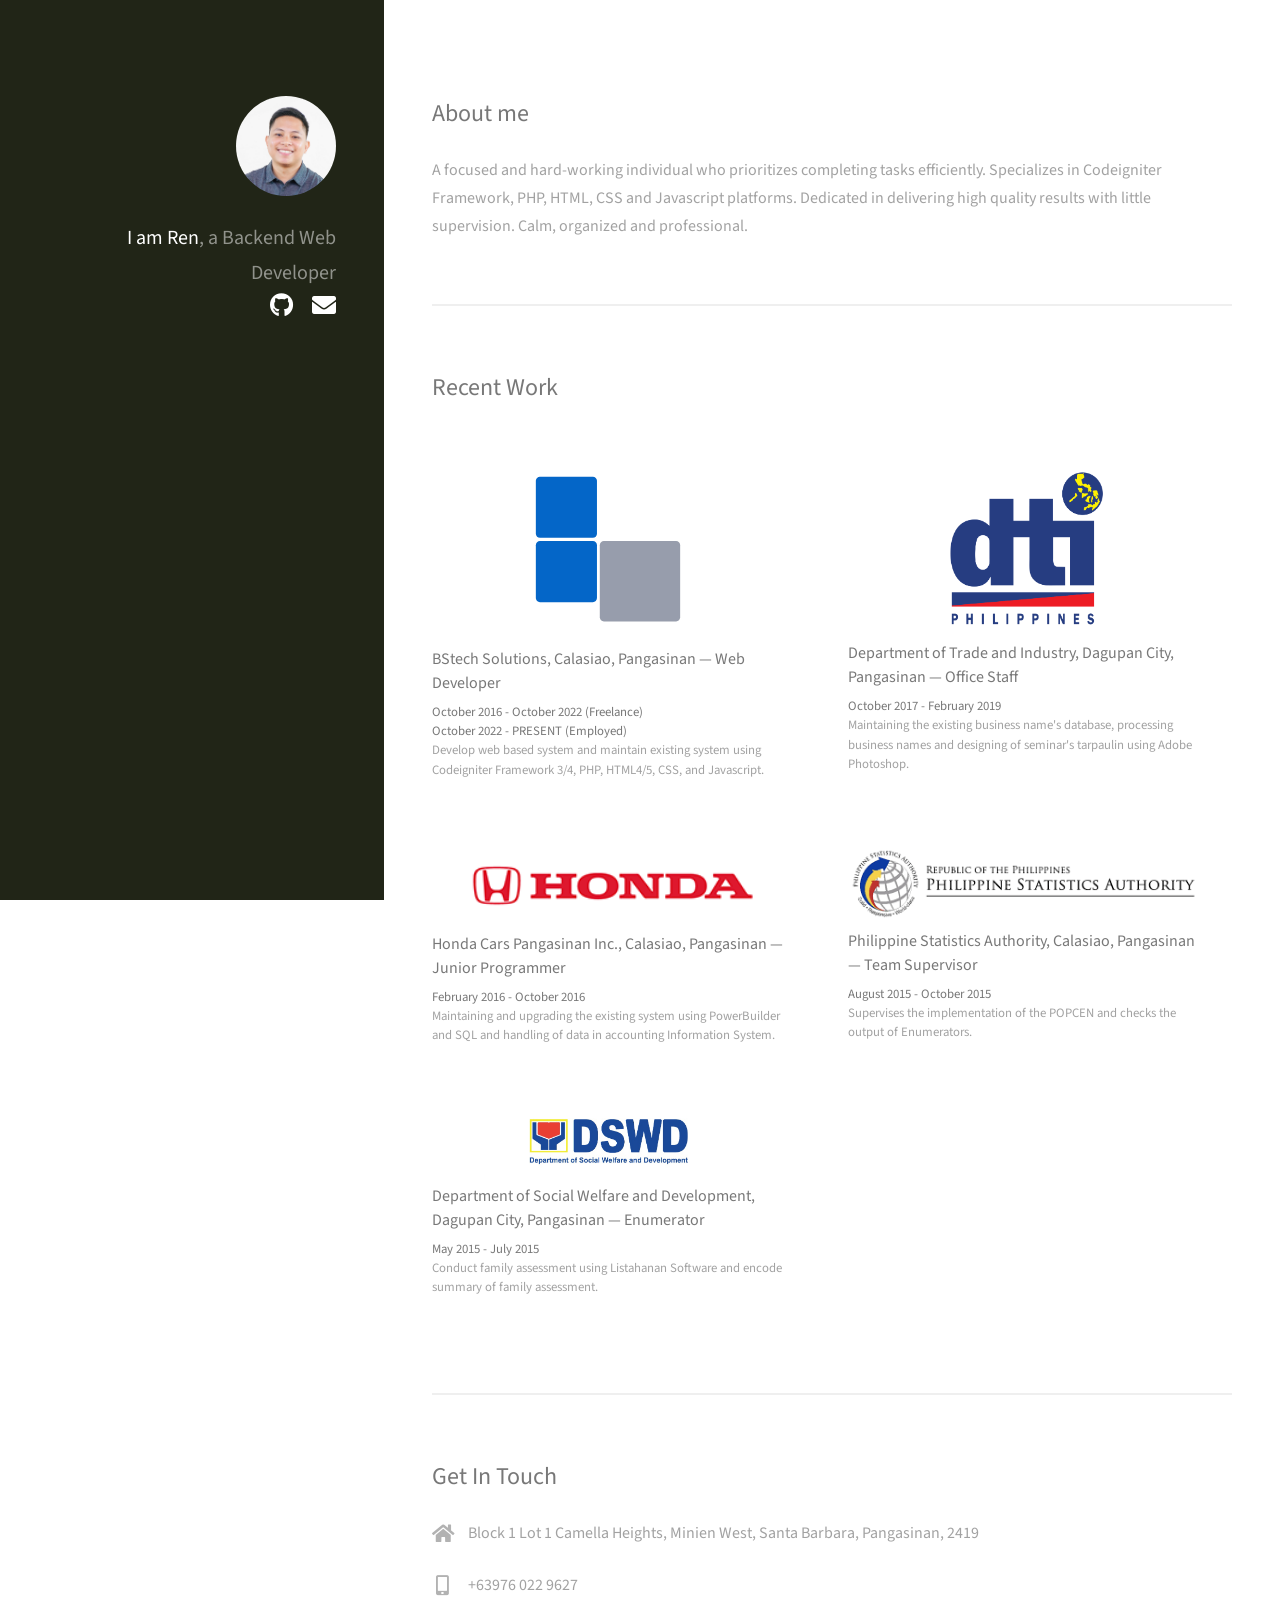
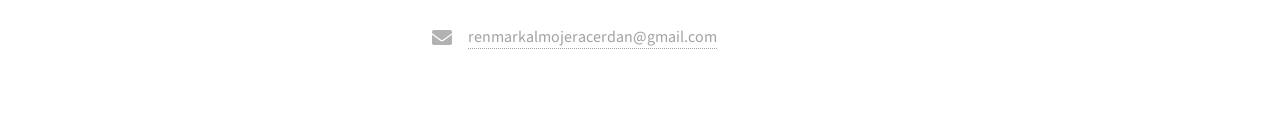
==== commit e46da7f0: "Update index.html" ====
--- a/index.html
+++ b/index.html
@@ -25,9 +25,7 @@
 
 			<!-- One -->
 				<section id="one">
-					<header class="major">
-						<h2>About me</h2>
-					</header>
+					<h2>About me</h2>
 					<p>A focused and hard-working individual who prioritizes completing tasks efficiently. Specializes in Codeigniter Framework, PHP, HTML, CSS and Javascript platforms. Dedicated in delivering high quality results with little supervision. Calm, organized and professional.</p>
 				</section>
 
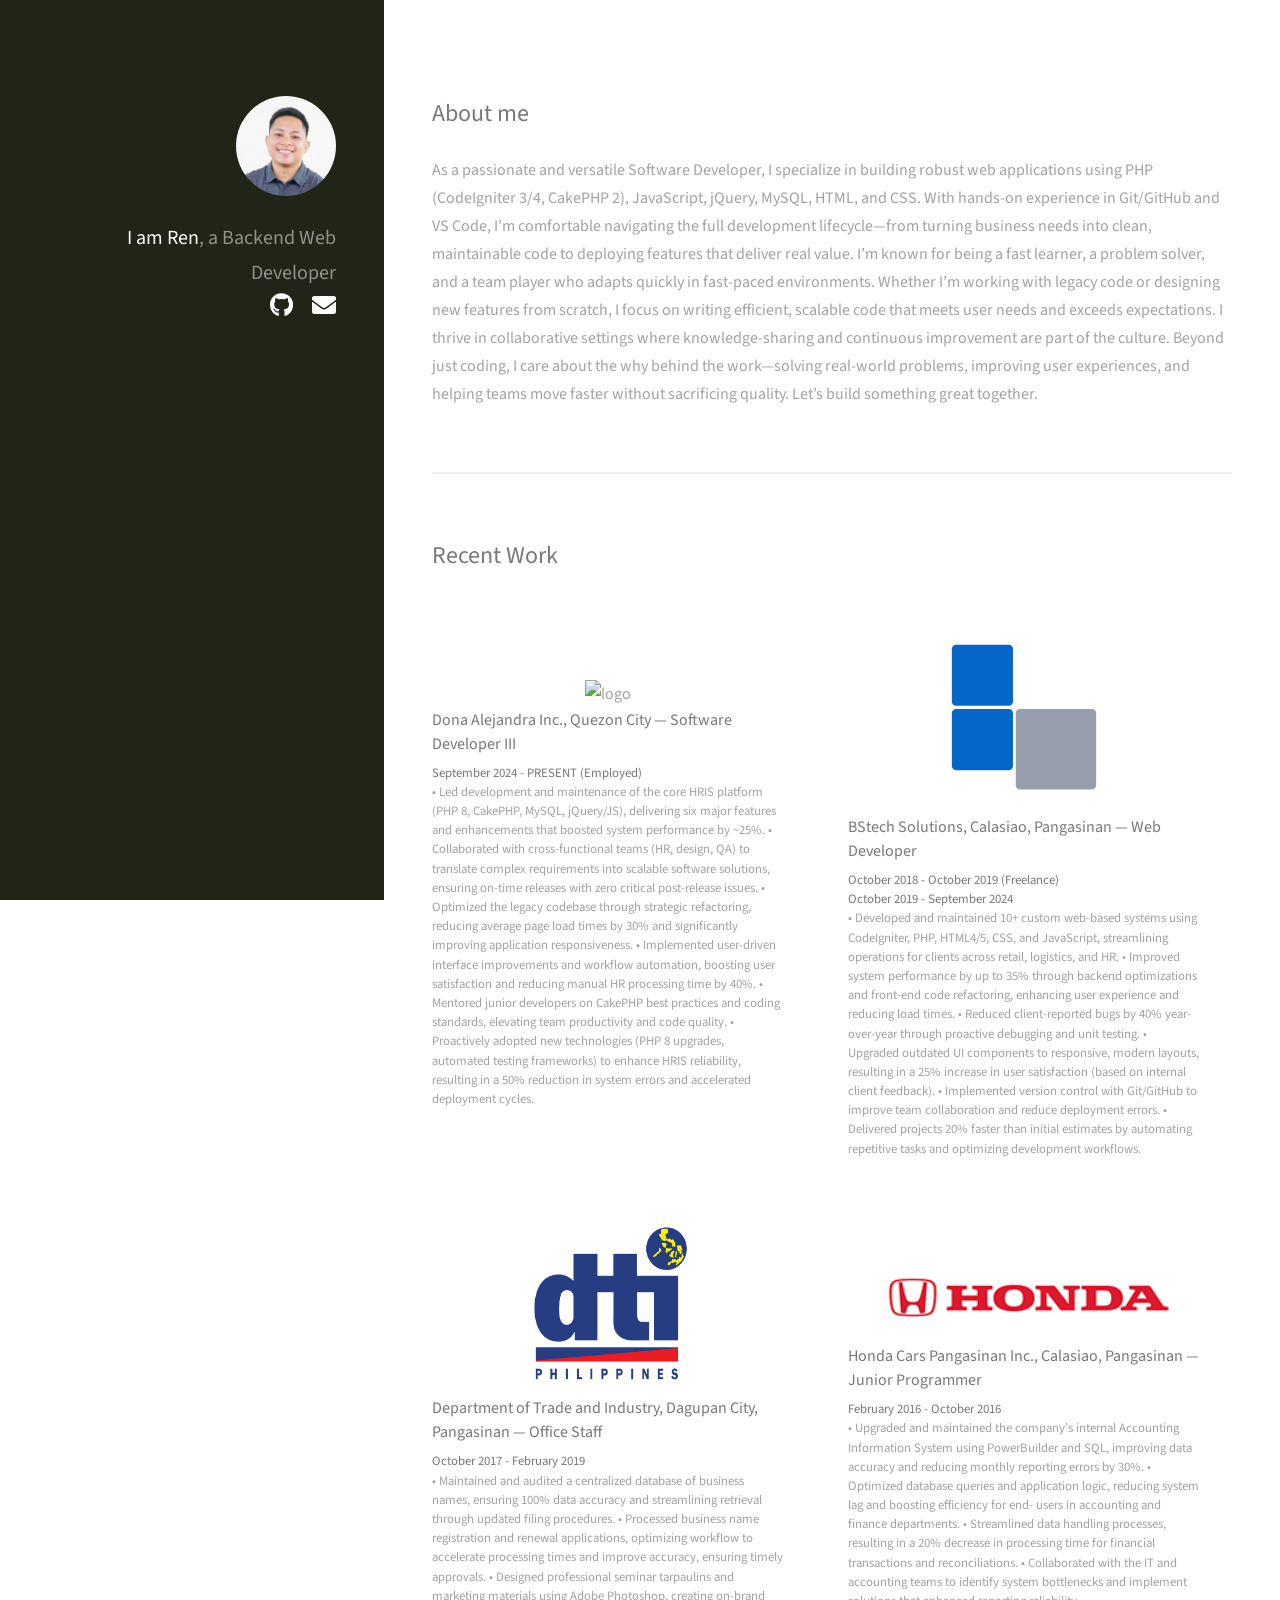
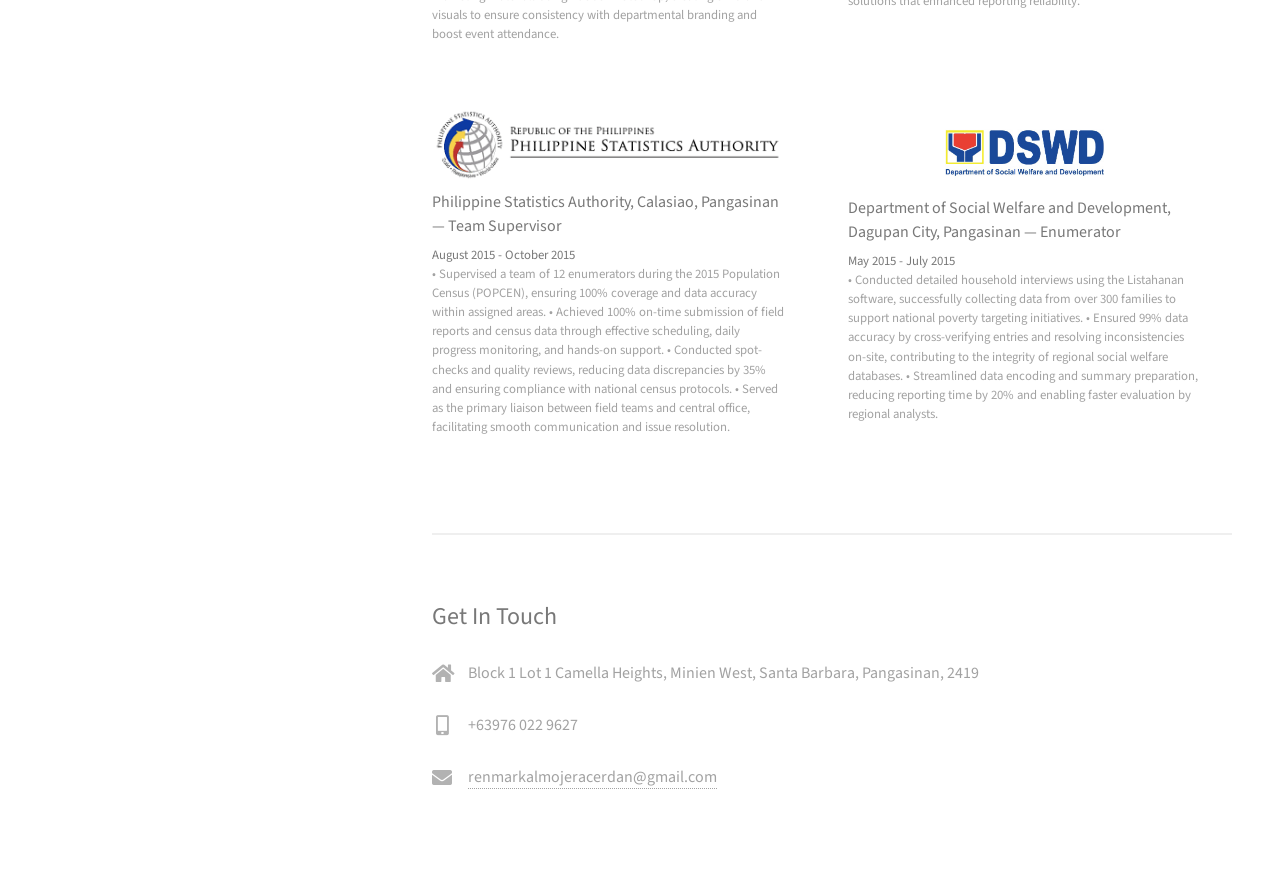
==== commit cc28c7f0: "Update index.html" ====
--- a/index.html
+++ b/index.html
@@ -26,7 +26,17 @@
 			<!-- One -->
 				<section id="one">
 					<h2>About me</h2>
-					<p>A focused and hard-working individual who prioritizes completing tasks efficiently. Specializes in Codeigniter Framework, PHP, HTML, CSS and Javascript platforms. Dedicated in delivering high quality results with little supervision. Calm, organized and professional.</p>
+					<p>As a passionate and versatile Software Developer, I specialize in building robust web applications using
+						PHP (CodeIgniter 3/4, CakePHP 2), JavaScript, jQuery, MySQL, HTML, and CSS. With hands-on experience
+						in Git/GitHub and VS Code, I’m comfortable navigating the full development lifecycle—from turning
+						business needs into clean, maintainable code to deploying features that deliver real value.
+						I’m known for being a fast learner, a problem solver, and a team player who adapts quickly in fast-paced
+						environments. Whether I’m working with legacy code or designing new features from scratch, I focus on
+						writing efficient, scalable code that meets user needs and exceeds expectations.
+						I thrive in collaborative settings where knowledge-sharing and continuous improvement are part of
+						the culture. Beyond just coding, I care about the why behind the work—solving real-world problems,
+						improving user experiences, and helping teams move faster without sacrificing quality.
+						Let’s build something great together.</p>
 				</section>
 
 			<!-- Two -->
@@ -34,12 +44,41 @@
 					<h2>Recent Work</h2>
 					<div class="row">
 						<article class="col-6 col-12-xsmall work-item">
+							<img src="images/thumbs/dai.svg" alt="logo" width="50%" />
+							<h3>Dona Alejandra Inc., Quezon City — Software Developer III</h3>
+							<p><b>September 2024 - PRESENT (Employed)</b></p>
+							<p>
+								• Led development and maintenance of the core HRIS platform (PHP 8, CakePHP, MySQL, jQuery/JS),
+								delivering six major features and enhancements that boosted system performance by ~25%.
+								• Collaborated with cross-functional teams (HR, design, QA) to translate complex requirements into
+								scalable software solutions, ensuring on-time releases with zero critical post-release issues.
+								• Optimized the legacy codebase through strategic refactoring, reducing average page load times by
+								30% and significantly improving application responsiveness.
+								• Implemented user-driven interface improvements and workflow automation, boosting user satisfaction
+								and reducing manual HR processing time by 40%.
+								• Mentored junior developers on CakePHP best practices and coding standards, elevating team
+								productivity and code quality.
+								• Proactively adopted new technologies (PHP 8 upgrades, automated testing frameworks) to enhance
+								HRIS reliability, resulting in a 50% reduction in system errors and accelerated deployment cycles.
+							</p>
+						</article>
+						<article class="col-6 col-12-xsmall work-item">
 							<img src="images/thumbs/bstech.svg" alt="logo" width="50%" />
 							<h3>BStech Solutions, Calasiao, Pangasinan — Web Developer</h3>
-							<p><b>October 2016 - October 2022 (Freelance)</b></p>
-							<p><b>October 2022 - PRESENT (Employed)</b></p>
+							<p><b>October 2018 - October 2019 (Freelance)</b></p>
+							<p><b>October 2019 - September 2024</b></p>
 							<p>
-								Develop web based system and maintain existing system using Codeigniter Framework 3/4, PHP, HTML4/5, CSS, and Javascript.
+								• Developed and maintained 10+ custom web-based systems using CodeIgniter, PHP, HTML4/5, CSS,
+								and JavaScript, streamlining operations for clients across retail, logistics, and HR.
+								• Improved system performance by up to 35% through backend optimizations and front-end code
+								refactoring, enhancing user experience and reducing load times.
+								• Reduced client-reported bugs by 40% year-over-year through proactive debugging and unit testing.
+								• Upgraded outdated UI components to responsive, modern layouts, resulting in a 25% increase in user
+								satisfaction (based on internal client feedback).
+								• Implemented version control with Git/GitHub to improve team collaboration and reduce deployment
+								errors.
+								• Delivered projects 20% faster than initial estimates by automating repetitive tasks and optimizing
+								development workflows.
 							</p>
 						</article>
 						<article class="col-6 col-12-xsmall work-item">
@@ -47,7 +86,12 @@
 							<h3>Department of Trade and Industry, Dagupan City, Pangasinan — Office Staff</h3>
 							<p><b>October 2017 - February 2019</b></p>
 							<p>
-								Maintaining the existing business name&#39;s database, processing business names and designing of seminar&#39;s tarpaulin using Adobe Photoshop.
+								• Maintained and audited a centralized database of business names, ensuring 100% data accuracy and
+								streamlining retrieval through updated filing procedures.
+								• Processed business name registration and renewal applications, optimizing workflow to accelerate
+								processing times and improve accuracy, ensuring timely approvals.
+								• Designed professional seminar tarpaulins and marketing materials using Adobe Photoshop, creating
+								on-brand visuals to ensure consistency with departmental branding and boost event attendance.
 							</p>
 						</article>
 						<article class="col-6 col-12-xsmall work-item">
@@ -55,7 +99,14 @@
 							<h3>Honda Cars Pangasinan Inc., Calasiao, Pangasinan — Junior Programmer</h3>
 							<p><b>February 2016 - October 2016</b></p>
 							<p>
-								Maintaining and upgrading the existing system using PowerBuilder and SQL and handling of data in accounting Information System.
+								• Upgraded and maintained the company’s internal Accounting Information System using PowerBuilder
+								and SQL, improving data accuracy and reducing monthly reporting errors by 30%.								
+								• Optimized database queries and application logic, reducing system lag and boosting efficiency for end-
+								users in accounting and finance departments.								
+								• Streamlined data handling processes, resulting in a 20% decrease in processing time for financial
+								transactions and reconciliations.
+								• Collaborated with the IT and accounting teams to identify system bottlenecks and implement solutions
+								that enhanced reporting reliability.
 							</p>
 						</article>
 						<article class="col-6 col-12-xsmall work-item">
@@ -63,14 +114,27 @@
 							<h3>Philippine Statistics Authority, Calasiao, Pangasinan — Team Supervisor</h3>
 							<p><b>August 2015 - October 2015</b></p>
 							<p>
-								Supervises the implementation of the POPCEN and checks the output of Enumerators.
+								• Supervised a team of 12 enumerators during the 2015 Population Census (POPCEN), ensuring 100% coverage and data accuracy within assigned areas.
+								• Achieved 100% on-time submission of field reports and census data through effective scheduling, daily
+								progress monitoring, and hands-on support.
+								• Conducted spot-checks and quality reviews, reducing data discrepancies by 35% and ensuring
+								compliance with national census protocols.
+								• Served as the primary liaison between field teams and central office, facilitating smooth communication
+								and issue resolution.
 							</p>
 						</article>
 						<article class="col-6 col-12-xsmall work-item">
 							<img src="images/thumbs/dswd.png" alt="logo" width="50%" />
 							<h3>Department of Social Welfare and Development, Dagupan City, Pangasinan — Enumerator</h3>
 							<p><b>May 2015 - July 2015</b></p>
-							<p>Conduct family assessment using Listahanan Software and encode summary of family assessment.</p>
+							<p>
+								• Conducted detailed household interviews using the Listahanan software, successfully collecting data
+								from over 300 families to support national poverty targeting initiatives.
+								• Ensured 99% data accuracy by cross-verifying entries and resolving inconsistencies on-site,
+								contributing to the integrity of regional social welfare databases.
+								• Streamlined data encoding and summary preparation, reducing reporting time by 20% and enabling
+								faster evaluation by regional analysts.
+							</p>
 						</article>
 					</div>
 				</section>
@@ -99,4 +163,4 @@
 				</section>
 			</div>
 	</body>
-</html>+</html>
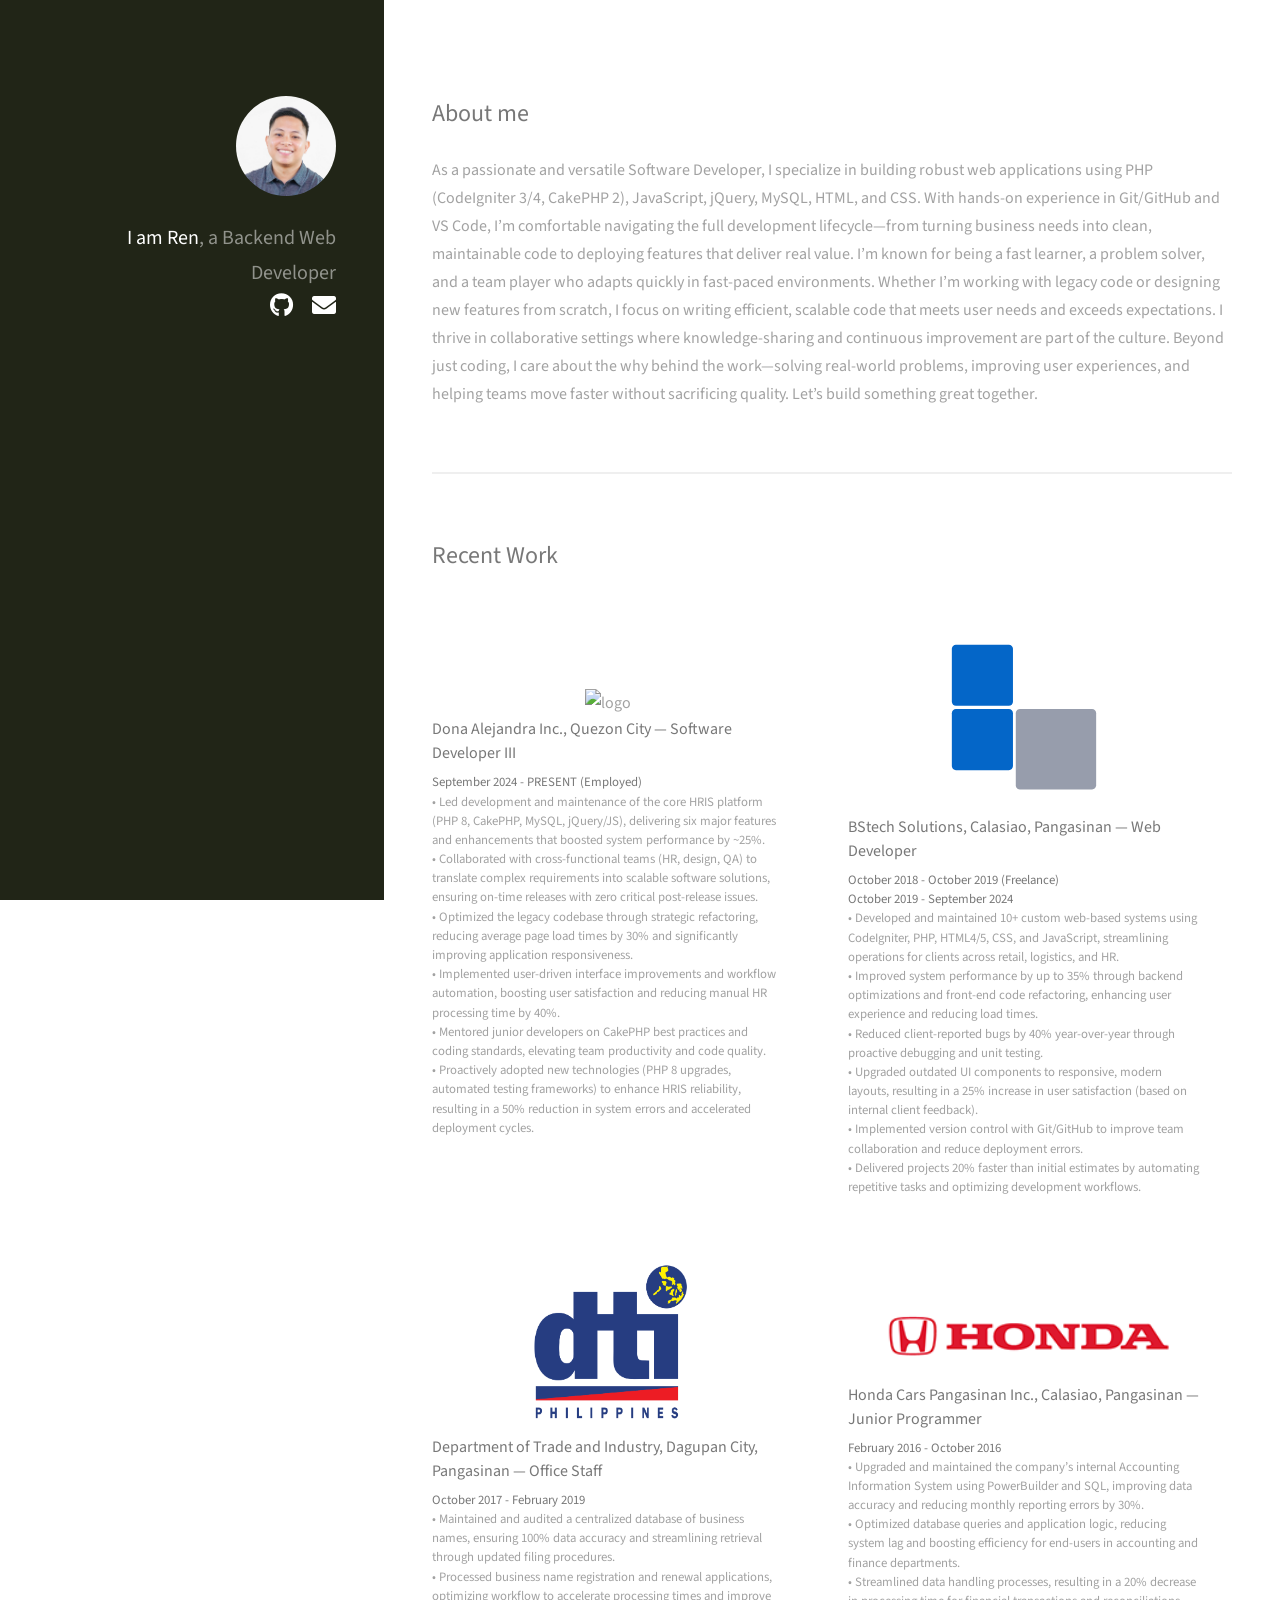
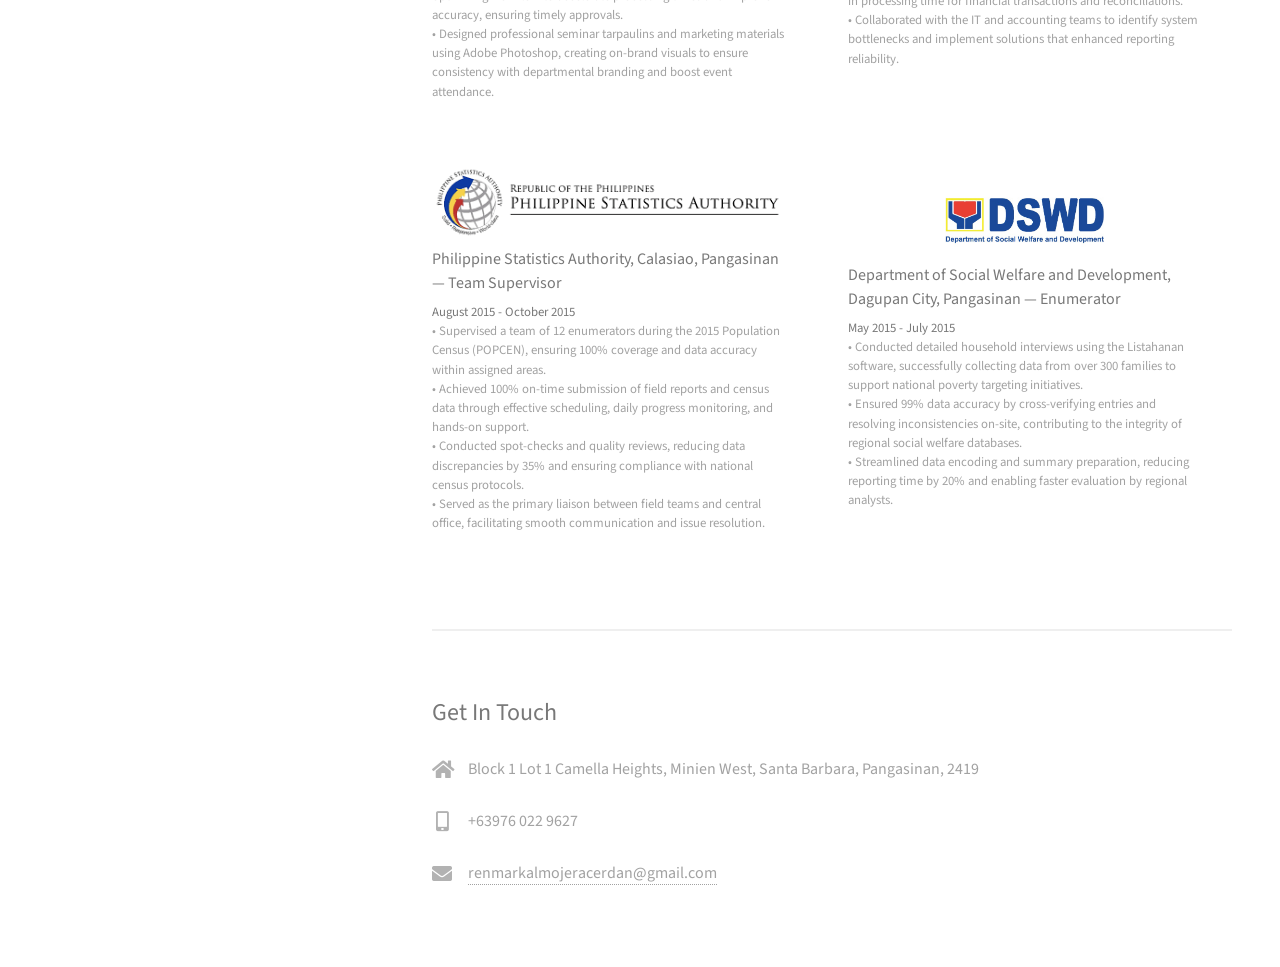
==== commit e26f4f8f: "Update index.html" ====
--- a/index.html
+++ b/index.html
@@ -47,94 +47,58 @@
 							<img src="images/thumbs/dai.svg" alt="logo" width="50%" />
 							<h3>Dona Alejandra Inc., Quezon City — Software Developer III</h3>
 							<p><b>September 2024 - PRESENT (Employed)</b></p>
-							<p>
-								• Led development and maintenance of the core HRIS platform (PHP 8, CakePHP, MySQL, jQuery/JS),
-								delivering six major features and enhancements that boosted system performance by ~25%.
-								• Collaborated with cross-functional teams (HR, design, QA) to translate complex requirements into
-								scalable software solutions, ensuring on-time releases with zero critical post-release issues.
-								• Optimized the legacy codebase through strategic refactoring, reducing average page load times by
-								30% and significantly improving application responsiveness.
-								• Implemented user-driven interface improvements and workflow automation, boosting user satisfaction
-								and reducing manual HR processing time by 40%.
-								• Mentored junior developers on CakePHP best practices and coding standards, elevating team
-								productivity and code quality.
-								• Proactively adopted new technologies (PHP 8 upgrades, automated testing frameworks) to enhance
-								HRIS reliability, resulting in a 50% reduction in system errors and accelerated deployment cycles.
-							</p>
+							<p> • Led development and maintenance of the core HRIS platform (PHP 8, CakePHP, MySQL, jQuery/JS), delivering six major features and enhancements that boosted system performance by ~25%.</p>	
+							<p> • Collaborated with cross-functional teams (HR, design, QA) to translate complex requirements into scalable software solutions, ensuring on-time releases with zero critical post-release issues.</p>	
+							<p> • Optimized the legacy codebase through strategic refactoring, reducing average page load times by 30% and significantly improving application responsiveness.</p>	
+							<p> • Implemented user-driven interface improvements and workflow automation, boosting user satisfaction and reducing manual HR processing time by 40%.</p>	
+							<p> • Mentored junior developers on CakePHP best practices and coding standards, elevating team productivity and code quality.</p>	
+							<p> • Proactively adopted new technologies (PHP 8 upgrades, automated testing frameworks) to enhance HRIS reliability, resulting in a 50% reduction in system errors and accelerated deployment cycles.</p>
 						</article>
 						<article class="col-6 col-12-xsmall work-item">
 							<img src="images/thumbs/bstech.svg" alt="logo" width="50%" />
 							<h3>BStech Solutions, Calasiao, Pangasinan — Web Developer</h3>
 							<p><b>October 2018 - October 2019 (Freelance)</b></p>
 							<p><b>October 2019 - September 2024</b></p>
-							<p>
-								• Developed and maintained 10+ custom web-based systems using CodeIgniter, PHP, HTML4/5, CSS,
-								and JavaScript, streamlining operations for clients across retail, logistics, and HR.
-								• Improved system performance by up to 35% through backend optimizations and front-end code
-								refactoring, enhancing user experience and reducing load times.
-								• Reduced client-reported bugs by 40% year-over-year through proactive debugging and unit testing.
-								• Upgraded outdated UI components to responsive, modern layouts, resulting in a 25% increase in user
-								satisfaction (based on internal client feedback).
-								• Implemented version control with Git/GitHub to improve team collaboration and reduce deployment
-								errors.
-								• Delivered projects 20% faster than initial estimates by automating repetitive tasks and optimizing
-								development workflows.
-							</p>
+							<p> • Developed and maintained 10+ custom web-based systems using CodeIgniter, PHP, HTML4/5, CSS, and JavaScript, streamlining operations for clients across retail, logistics, and HR.</p>	
+							<p> • Improved system performance by up to 35% through backend optimizations and front-end code refactoring, enhancing user experience and reducing load times.</p>	
+							<p> • Reduced client-reported bugs by 40% year-over-year through proactive debugging and unit testing.</p>	
+							<p> • Upgraded outdated UI components to responsive, modern layouts, resulting in a 25% increase in user satisfaction (based on internal client feedback).</p>	
+							<p> • Implemented version control with Git/GitHub to improve team collaboration and reduce deployment errors.</p>	
+							<p> • Delivered projects 20% faster than initial estimates by automating repetitive tasks and optimizing development workflows.</p>	
 						</article>
 						<article class="col-6 col-12-xsmall work-item">
 							<img src="images/thumbs/dti.png" alt="logo" width="50%"/>
 							<h3>Department of Trade and Industry, Dagupan City, Pangasinan — Office Staff</h3>
 							<p><b>October 2017 - February 2019</b></p>
-							<p>
-								• Maintained and audited a centralized database of business names, ensuring 100% data accuracy and
-								streamlining retrieval through updated filing procedures.
-								• Processed business name registration and renewal applications, optimizing workflow to accelerate
-								processing times and improve accuracy, ensuring timely approvals.
-								• Designed professional seminar tarpaulins and marketing materials using Adobe Photoshop, creating
-								on-brand visuals to ensure consistency with departmental branding and boost event attendance.
-							</p>
+							<p> • Maintained and audited a centralized database of business names, ensuring 100% data accuracy and streamlining retrieval through updated filing procedures.</p>	
+							<p> • Processed business name registration and renewal applications, optimizing workflow to accelerate processing times and improve accuracy, ensuring timely approvals.</p>	
+							<p> • Designed professional seminar tarpaulins and marketing materials using Adobe Photoshop, creating on-brand visuals to ensure consistency with departmental branding and boost event attendance.</p>
 						</article>
 						<article class="col-6 col-12-xsmall work-item">
 							<img src="images/thumbs/honda.png" alt="logo" width="100%" />
 							<h3>Honda Cars Pangasinan Inc., Calasiao, Pangasinan — Junior Programmer</h3>
 							<p><b>February 2016 - October 2016</b></p>
-							<p>
-								• Upgraded and maintained the company’s internal Accounting Information System using PowerBuilder
-								and SQL, improving data accuracy and reducing monthly reporting errors by 30%.								
-								• Optimized database queries and application logic, reducing system lag and boosting efficiency for end-
-								users in accounting and finance departments.								
-								• Streamlined data handling processes, resulting in a 20% decrease in processing time for financial
-								transactions and reconciliations.
-								• Collaborated with the IT and accounting teams to identify system bottlenecks and implement solutions
-								that enhanced reporting reliability.
-							</p>
+							<p>• Upgraded and maintained the company’s internal Accounting Information System using PowerBuilder and SQL, improving data accuracy and reducing monthly reporting errors by 30%.</p>							
+							<p>• Optimized database queries and application logic, reducing system lag and boosting efficiency for end-users in accounting and finance departments.</p>								
+							<p>• Streamlined data handling processes, resulting in a 20% decrease in processing time for financial transactions and reconciliations.</p>								
+							<p>• Collaborated with the IT and accounting teams to identify system bottlenecks and implement solutions that enhanced reporting reliability.</p>
 						</article>
 						<article class="col-6 col-12-xsmall work-item">
 							<img src="images/thumbs/psa.png" alt="logo" width="100%" />
 							<h3>Philippine Statistics Authority, Calasiao, Pangasinan — Team Supervisor</h3>
 							<p><b>August 2015 - October 2015</b></p>
-							<p>
-								• Supervised a team of 12 enumerators during the 2015 Population Census (POPCEN), ensuring 100% coverage and data accuracy within assigned areas.
-								• Achieved 100% on-time submission of field reports and census data through effective scheduling, daily
-								progress monitoring, and hands-on support.
-								• Conducted spot-checks and quality reviews, reducing data discrepancies by 35% and ensuring
-								compliance with national census protocols.
-								• Served as the primary liaison between field teams and central office, facilitating smooth communication
-								and issue resolution.
-							</p>
+							<p> • Supervised a team of 12 enumerators during the 2015 Population Census (POPCEN), ensuring 100% coverage and data accuracy within assigned areas.</p>	
+							<p> • Achieved 100% on-time submission of field reports and census data through effective scheduling, daily progress monitoring, and hands-on support.</p>	
+							<p> • Conducted spot-checks and quality reviews, reducing data discrepancies by 35% and ensuring compliance with national census protocols.</p>	
+							<p> • Served as the primary liaison between field teams and central office, facilitating smooth communication and issue resolution.</p>
 						</article>
 						<article class="col-6 col-12-xsmall work-item">
 							<img src="images/thumbs/dswd.png" alt="logo" width="50%" />
 							<h3>Department of Social Welfare and Development, Dagupan City, Pangasinan — Enumerator</h3>
 							<p><b>May 2015 - July 2015</b></p>
-							<p>
-								• Conducted detailed household interviews using the Listahanan software, successfully collecting data
-								from over 300 families to support national poverty targeting initiatives.
-								• Ensured 99% data accuracy by cross-verifying entries and resolving inconsistencies on-site,
-								contributing to the integrity of regional social welfare databases.
-								• Streamlined data encoding and summary preparation, reducing reporting time by 20% and enabling
-								faster evaluation by regional analysts.
-							</p>
+							<p> • Conducted detailed household interviews using the Listahanan software, successfully collecting data from over 300 families to support national poverty targeting initiatives.</p>	
+							<p> • Ensured 99% data accuracy by cross-verifying entries and resolving inconsistencies on-site, contributing to the integrity of regional social welfare databases.</p>	
+							<p> • Streamlined data encoding and summary preparation, reducing reporting time by 20% and enabling faster evaluation by regional analysts.</p>
 						</article>
 					</div>
 				</section>
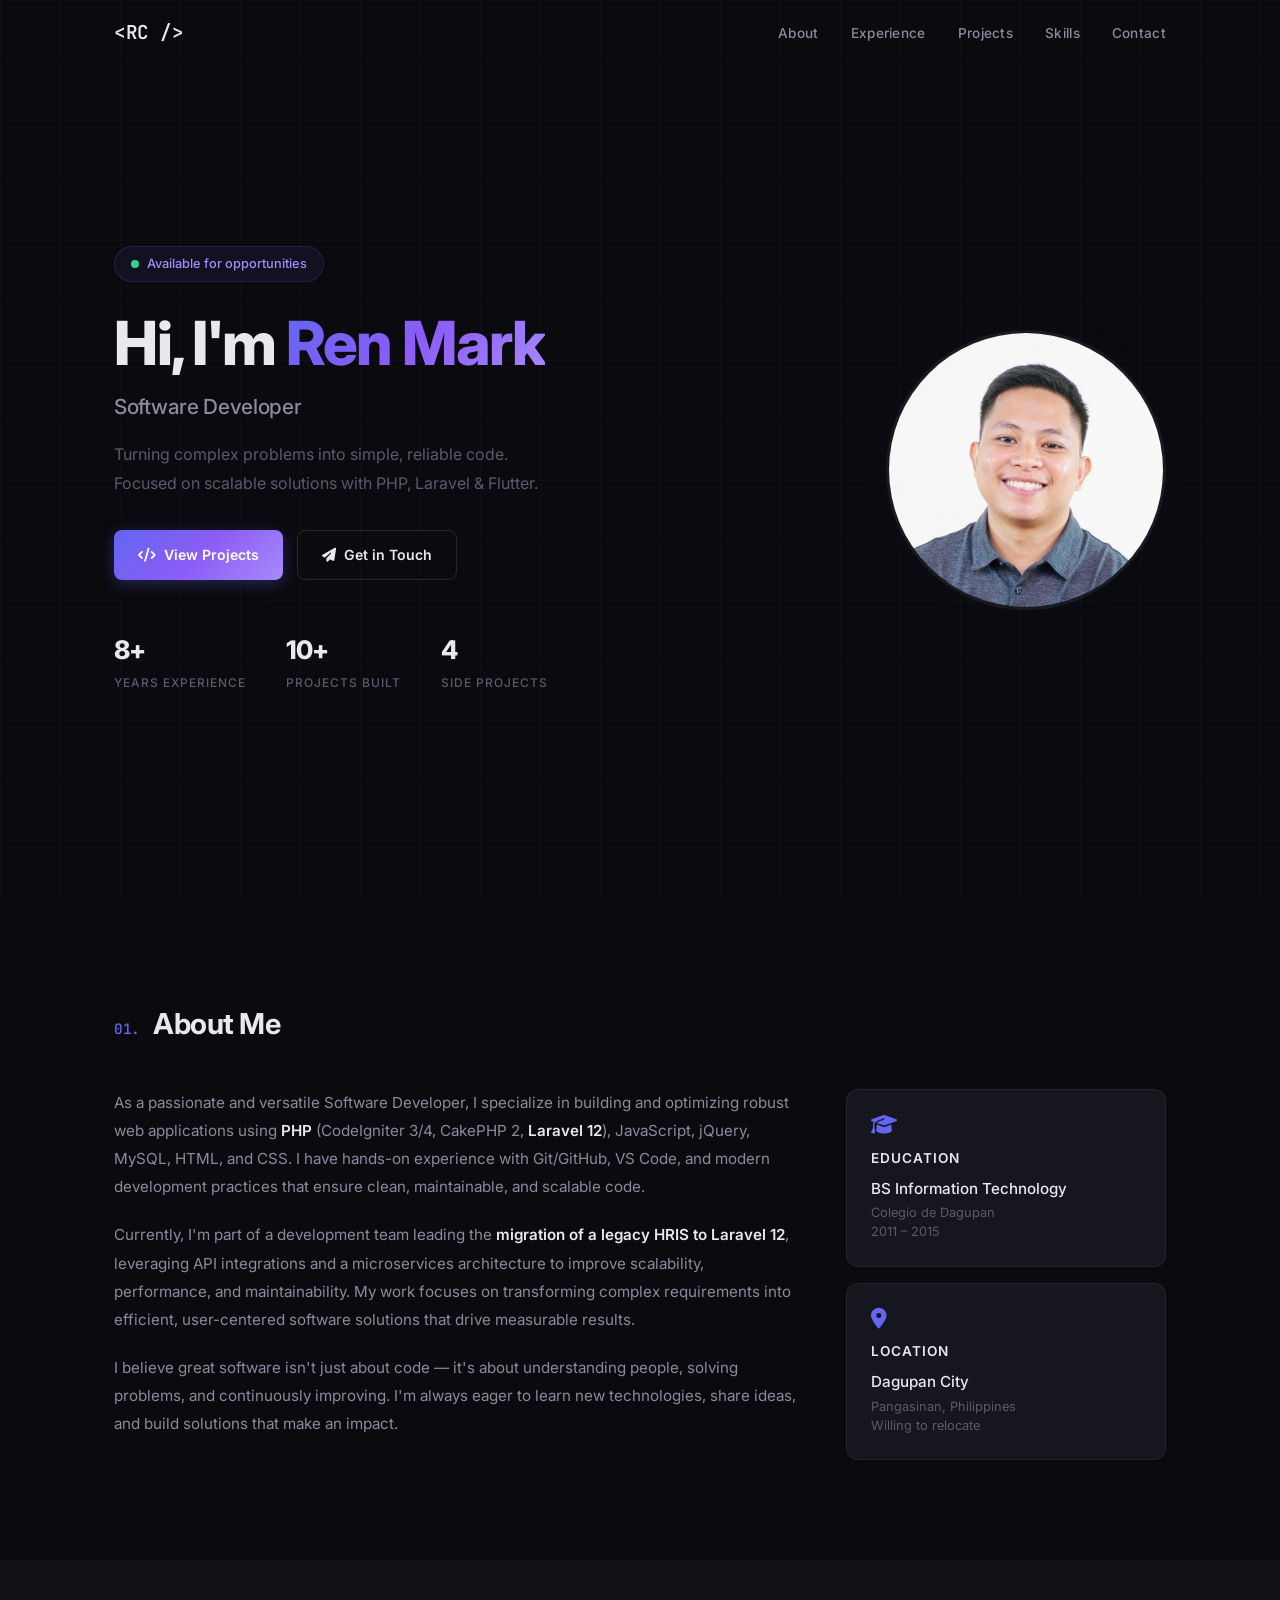
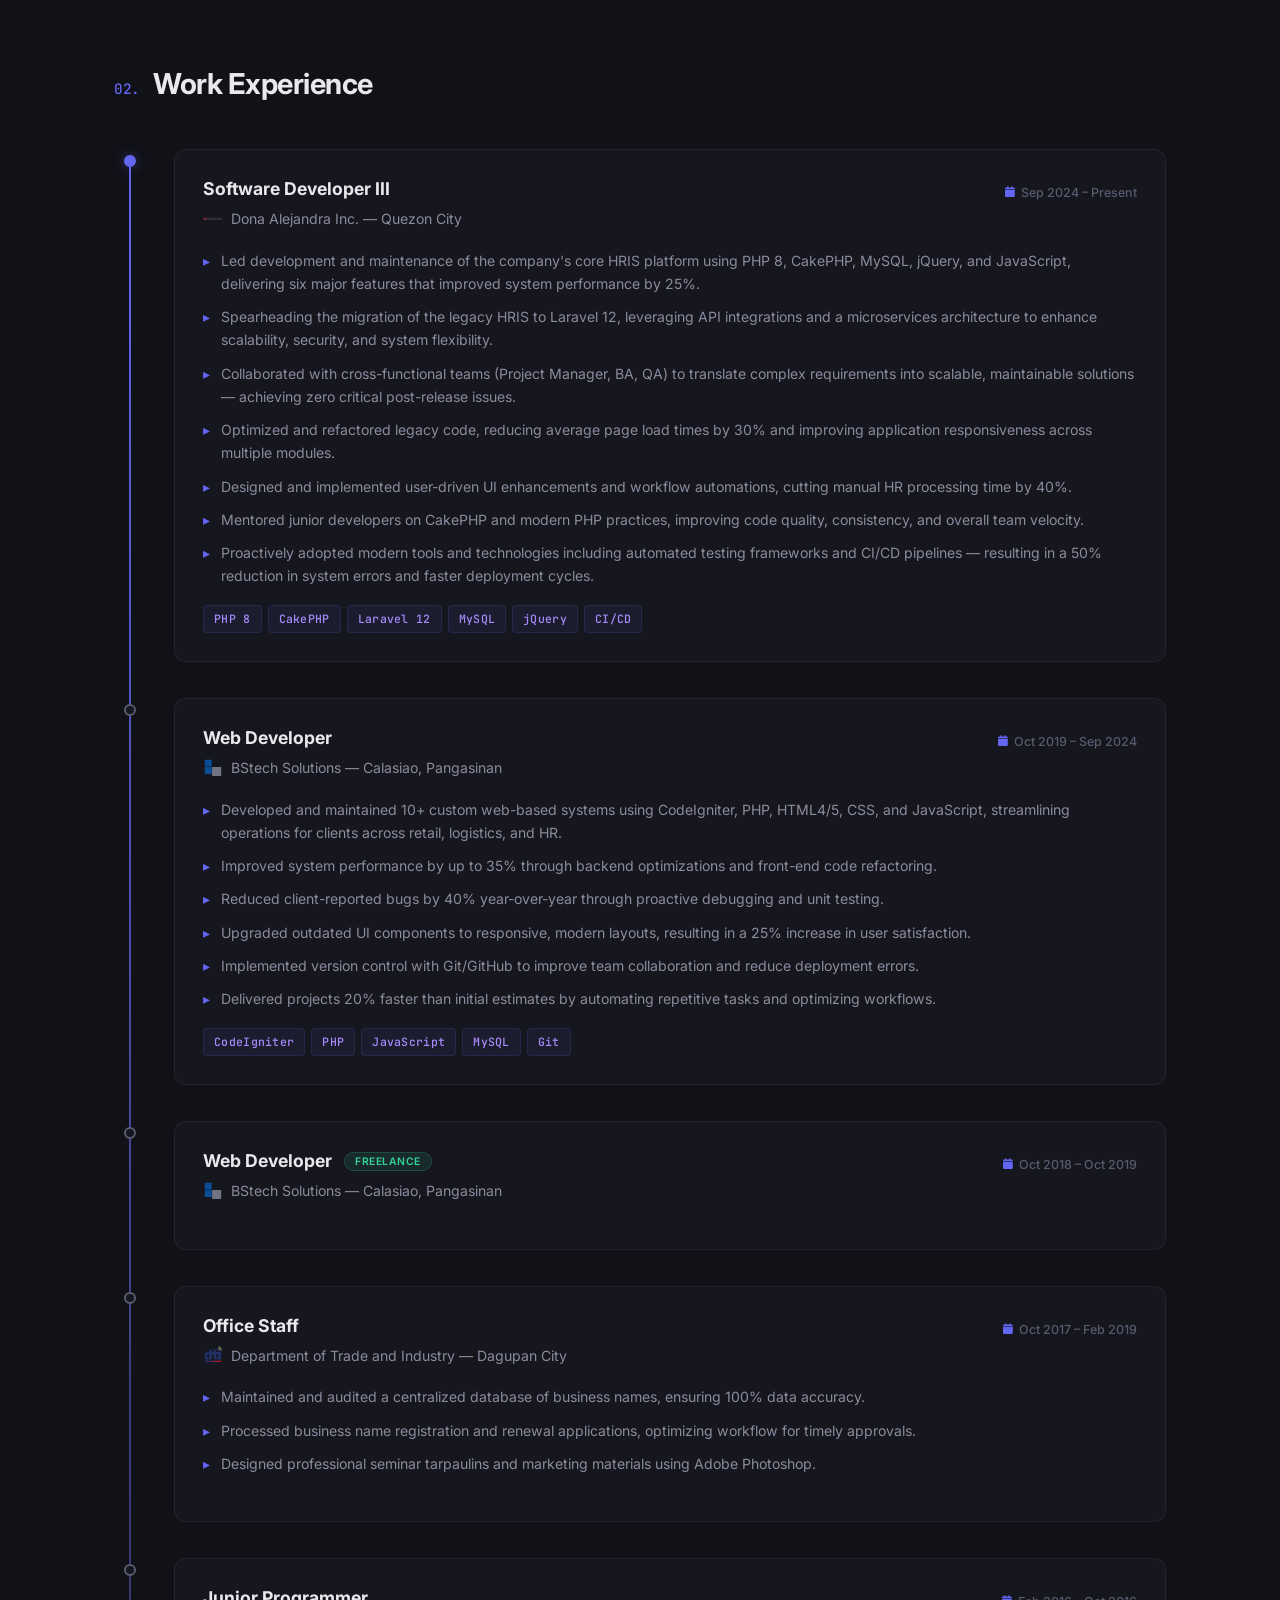
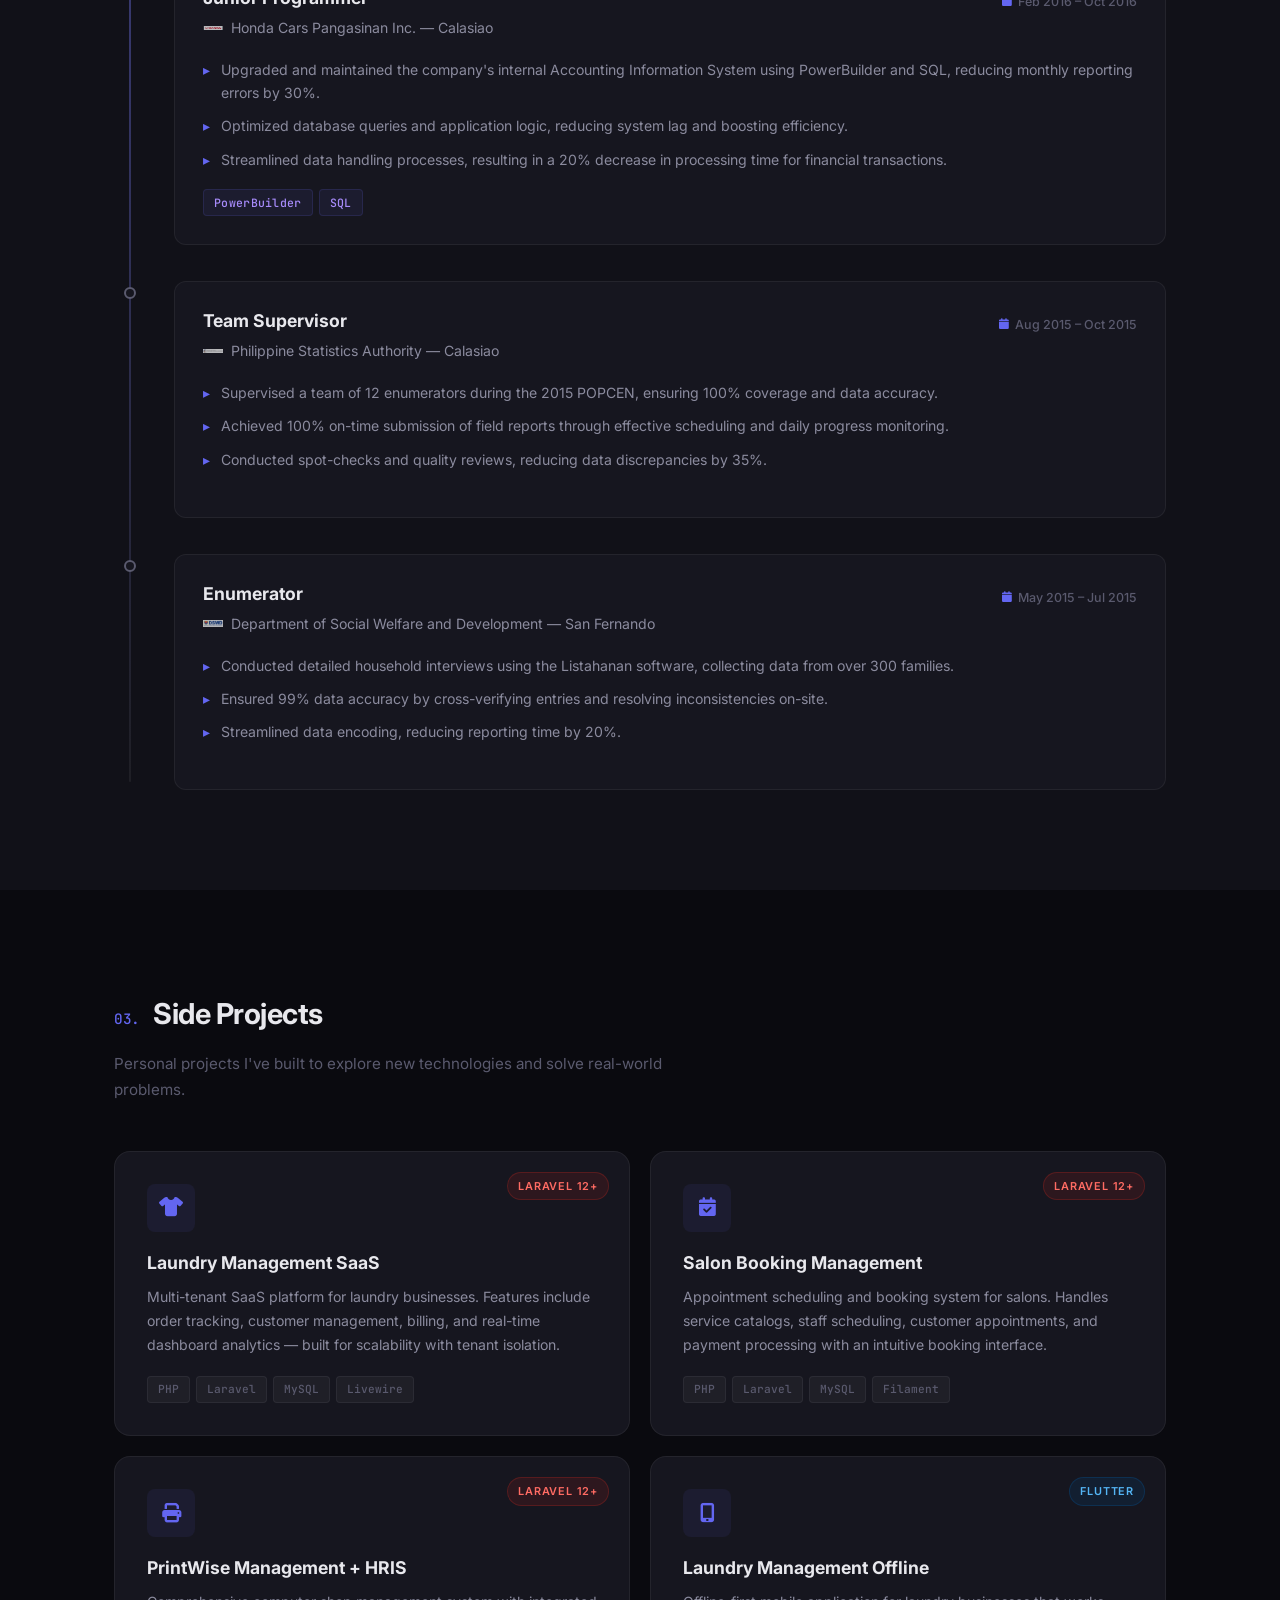
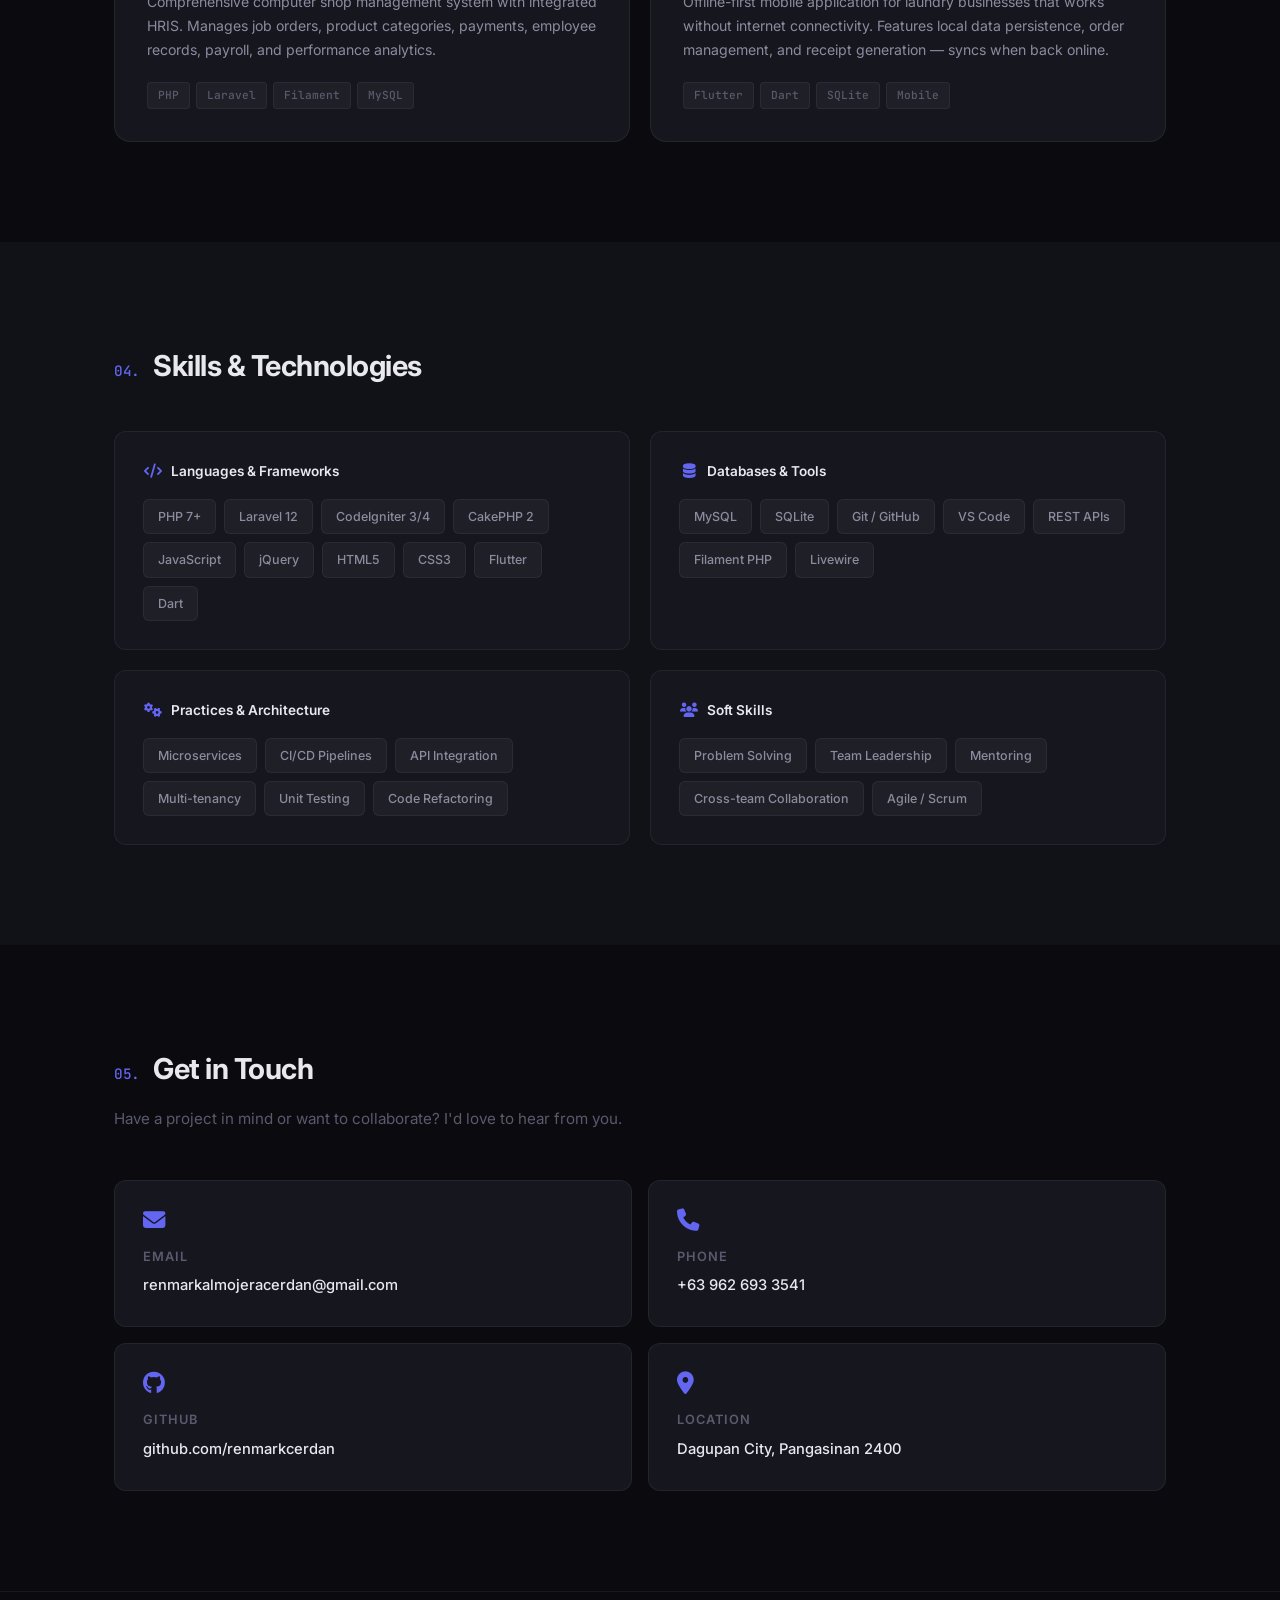
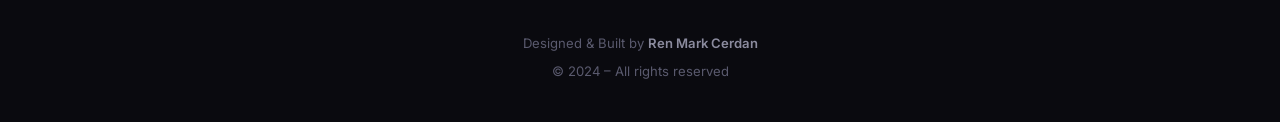
==== commit b8f225a1: "updated portfolio" ====
--- a/index.html
+++ b/index.html
@@ -1,130 +1,562 @@
-<!DOCTYPE HTML>
-<html>
-	<head>
-		<title>Ren Mark Almojera Cerdan</title>
-		<meta charset="utf-8" />
-		<meta name="viewport" content="width=device-width, initial-scale=1, user-scalable=no" />
-		<link rel="stylesheet" href="assets/css/main.css" />
-	</head>
-	<body class="is-preload">
-
-		<!-- Header -->
-			<header id="header">
-				<div class="inner">
-					<a href="#" class="image avatar"><img src="images/avatar.jpg" alt="avatar" /></a>
-					<h1><strong>I am Ren</strong>, a Backend<br /> Web Developer</h1>
-					<ul class="icons">
-						<li><a target="_new" href="https://github.com/renmarkcerdan" class="icon brands fa-github"><span class="label">Github</span></a></li>
-						<li><a target="_new" href="https://mail.google.com/mail/?view=cm&fs=1&to=renmarkalmojeracerdan@gmail.com" class="icon solid fa-envelope"><span class="label">Email</span></a></li>
-					</ul>
-				</div>
-			</header>
-
-		<!-- Main -->
-			<div id="main">
-
-			<!-- One -->
-				<section id="one">
-					<h2>About me</h2>
-					<p>As a passionate and versatile Software Developer, I specialize in building robust web applications using
-						PHP (CodeIgniter 3/4, CakePHP 2), JavaScript, jQuery, MySQL, HTML, and CSS. With hands-on experience
-						in Git/GitHub and VS Code, I’m comfortable navigating the full development lifecycle—from turning
-						business needs into clean, maintainable code to deploying features that deliver real value.
-						I’m known for being a fast learner, a problem solver, and a team player who adapts quickly in fast-paced
-						environments. Whether I’m working with legacy code or designing new features from scratch, I focus on
-						writing efficient, scalable code that meets user needs and exceeds expectations.
-						I thrive in collaborative settings where knowledge-sharing and continuous improvement are part of
-						the culture. Beyond just coding, I care about the why behind the work—solving real-world problems,
-						improving user experiences, and helping teams move faster without sacrificing quality.
-						Let’s build something great together.</p>
-				</section>
-
-			<!-- Two -->
-				<section id="two">
-					<h2>Recent Work</h2>
-					<div class="row">
-						<article class="col-6 col-12-xsmall work-item">
-							<img src="images/thumbs/dai.svg" alt="logo" width="50%" />
-							<h3>Dona Alejandra Inc., Quezon City — Software Developer III</h3>
-							<p><b>September 2024 - PRESENT (Employed)</b></p>
-							<p> • Led development and maintenance of the core HRIS platform (PHP 8, CakePHP, MySQL, jQuery/JS), delivering six major features and enhancements that boosted system performance by ~25%.</p>	
-							<p> • Collaborated with cross-functional teams (HR, design, QA) to translate complex requirements into scalable software solutions, ensuring on-time releases with zero critical post-release issues.</p>	
-							<p> • Optimized the legacy codebase through strategic refactoring, reducing average page load times by 30% and significantly improving application responsiveness.</p>	
-							<p> • Implemented user-driven interface improvements and workflow automation, boosting user satisfaction and reducing manual HR processing time by 40%.</p>	
-							<p> • Mentored junior developers on CakePHP best practices and coding standards, elevating team productivity and code quality.</p>	
-							<p> • Proactively adopted new technologies (PHP 8 upgrades, automated testing frameworks) to enhance HRIS reliability, resulting in a 50% reduction in system errors and accelerated deployment cycles.</p>
-						</article>
-						<article class="col-6 col-12-xsmall work-item">
-							<img src="images/thumbs/bstech.svg" alt="logo" width="50%" />
-							<h3>BStech Solutions, Calasiao, Pangasinan — Web Developer</h3>
-							<p><b>October 2018 - October 2019 (Freelance)</b></p>
-							<p><b>October 2019 - September 2024</b></p>
-							<p> • Developed and maintained 10+ custom web-based systems using CodeIgniter, PHP, HTML4/5, CSS, and JavaScript, streamlining operations for clients across retail, logistics, and HR.</p>	
-							<p> • Improved system performance by up to 35% through backend optimizations and front-end code refactoring, enhancing user experience and reducing load times.</p>	
-							<p> • Reduced client-reported bugs by 40% year-over-year through proactive debugging and unit testing.</p>	
-							<p> • Upgraded outdated UI components to responsive, modern layouts, resulting in a 25% increase in user satisfaction (based on internal client feedback).</p>	
-							<p> • Implemented version control with Git/GitHub to improve team collaboration and reduce deployment errors.</p>	
-							<p> • Delivered projects 20% faster than initial estimates by automating repetitive tasks and optimizing development workflows.</p>	
-						</article>
-						<article class="col-6 col-12-xsmall work-item">
-							<img src="images/thumbs/dti.png" alt="logo" width="50%"/>
-							<h3>Department of Trade and Industry, Dagupan City, Pangasinan — Office Staff</h3>
-							<p><b>October 2017 - February 2019</b></p>
-							<p> • Maintained and audited a centralized database of business names, ensuring 100% data accuracy and streamlining retrieval through updated filing procedures.</p>	
-							<p> • Processed business name registration and renewal applications, optimizing workflow to accelerate processing times and improve accuracy, ensuring timely approvals.</p>	
-							<p> • Designed professional seminar tarpaulins and marketing materials using Adobe Photoshop, creating on-brand visuals to ensure consistency with departmental branding and boost event attendance.</p>
-						</article>
-						<article class="col-6 col-12-xsmall work-item">
-							<img src="images/thumbs/honda.png" alt="logo" width="100%" />
-							<h3>Honda Cars Pangasinan Inc., Calasiao, Pangasinan — Junior Programmer</h3>
-							<p><b>February 2016 - October 2016</b></p>
-							<p>• Upgraded and maintained the company’s internal Accounting Information System using PowerBuilder and SQL, improving data accuracy and reducing monthly reporting errors by 30%.</p>							
-							<p>• Optimized database queries and application logic, reducing system lag and boosting efficiency for end-users in accounting and finance departments.</p>								
-							<p>• Streamlined data handling processes, resulting in a 20% decrease in processing time for financial transactions and reconciliations.</p>								
-							<p>• Collaborated with the IT and accounting teams to identify system bottlenecks and implement solutions that enhanced reporting reliability.</p>
-						</article>
-						<article class="col-6 col-12-xsmall work-item">
-							<img src="images/thumbs/psa.png" alt="logo" width="100%" />
-							<h3>Philippine Statistics Authority, Calasiao, Pangasinan — Team Supervisor</h3>
-							<p><b>August 2015 - October 2015</b></p>
-							<p> • Supervised a team of 12 enumerators during the 2015 Population Census (POPCEN), ensuring 100% coverage and data accuracy within assigned areas.</p>	
-							<p> • Achieved 100% on-time submission of field reports and census data through effective scheduling, daily progress monitoring, and hands-on support.</p>	
-							<p> • Conducted spot-checks and quality reviews, reducing data discrepancies by 35% and ensuring compliance with national census protocols.</p>	
-							<p> • Served as the primary liaison between field teams and central office, facilitating smooth communication and issue resolution.</p>
-						</article>
-						<article class="col-6 col-12-xsmall work-item">
-							<img src="images/thumbs/dswd.png" alt="logo" width="50%" />
-							<h3>Department of Social Welfare and Development, Dagupan City, Pangasinan — Enumerator</h3>
-							<p><b>May 2015 - July 2015</b></p>
-							<p> • Conducted detailed household interviews using the Listahanan software, successfully collecting data from over 300 families to support national poverty targeting initiatives.</p>	
-							<p> • Ensured 99% data accuracy by cross-verifying entries and resolving inconsistencies on-site, contributing to the integrity of regional social welfare databases.</p>	
-							<p> • Streamlined data encoding and summary preparation, reducing reporting time by 20% and enabling faster evaluation by regional analysts.</p>
-						</article>
-					</div>
-				</section>
-
-			<!-- Three -->
-				<section id="three">
-					<h2>Get In Touch</h2>
-					<div class="row">
-						<div class="col-12">
-							<ul class="labeled-icons">
-								<li>
-									<h3 class="icon solid fa-home"><span class="label">Address</span></h3>
-									Block 1 Lot 1 Camella Heights, Minien West, Santa Barbara, Pangasinan, 2419
-								</li>
-								<li>
-									<h3 class="icon solid fa-mobile-alt"><span class="label">Phone</span></h3>
-									+63976 022 9627
-								</li>
-								<li>
-									<h3 class="icon solid fa-envelope"><span class="label">Email</span></h3>
-									<a href="https://mail.google.com/mail/?view=cm&fs=1&to=renmarkalmojeracerdan@gmail.com">renmarkalmojeracerdan@gmail.com</a>
-								</li>
-							</ul>
-						</div>
-					</div>
-				</section>
-			</div>
-	</body>
+<!DOCTYPE html>
+<html lang="en">
+<head>
+    <meta charset="UTF-8">
+    <meta name="viewport" content="width=device-width, initial-scale=1.0">
+    <title>Ren Mark Cerdan — Software Developer</title>
+    <meta name="description" content="Software Developer specializing in PHP, Laravel, and scalable web applications. Building robust solutions that drive real business value.">
+    <link rel="preconnect" href="https://fonts.googleapis.com">
+    <link rel="preconnect" href="https://fonts.gstatic.com" crossorigin>
+    <link href="https://fonts.googleapis.com/css2?family=Inter:wght@300;400;500;600;700;800&family=JetBrains+Mono:wght@400;500&display=swap" rel="stylesheet">
+    <link rel="stylesheet" href="https://cdnjs.cloudflare.com/ajax/libs/font-awesome/6.5.1/css/all.min.css">
+    <link rel="stylesheet" href="assets/css/portfolio.css">
+</head>
+<body>
+
+    <!-- Navigation -->
+    <nav id="navbar" class="navbar">
+        <div class="nav-container">
+            <a href="#hero" class="nav-logo">&lt;RC /&gt;</a>
+            <button class="nav-toggle" id="navToggle" aria-label="Toggle navigation">
+                <span></span>
+                <span></span>
+                <span></span>
+            </button>
+            <ul class="nav-links" id="navLinks">
+                <li><a href="#about">About</a></li>
+                <li><a href="#experience">Experience</a></li>
+                <li><a href="#projects">Projects</a></li>
+                <li><a href="#skills">Skills</a></li>
+                <li><a href="#contact">Contact</a></li>
+            </ul>
+        </div>
+    </nav>
+
+    <!-- Hero Section -->
+    <section id="hero" class="hero">
+        <div class="hero-bg-grid"></div>
+        <div class="hero-content">
+            <div class="hero-badge">
+                <span class="status-dot"></span>
+                Available for opportunities
+            </div>
+            <h1 class="hero-title">
+                Hi, I'm <span class="gradient-text">Ren Mark</span>
+            </h1>
+            <p class="hero-subtitle">Software Developer</p>
+            <p class="hero-description">
+                Turning complex problems into simple, reliable code.<br>
+                Focused on scalable solutions with PHP, Laravel & Flutter.
+            </p>
+            <div class="hero-actions">
+                <a href="#projects" class="btn btn-primary">
+                    <i class="fas fa-code"></i> View Projects
+                </a>
+                <a href="#contact" class="btn btn-outline">
+                    <i class="fas fa-paper-plane"></i> Get in Touch
+                </a>
+            </div>
+            <div class="hero-stats">
+                <div class="stat">
+                    <span class="stat-number">8+</span>
+                    <span class="stat-label">Years Experience</span>
+                </div>
+                <div class="stat">
+                    <span class="stat-number">10+</span>
+                    <span class="stat-label">Projects Built</span>
+                </div>
+                <div class="stat">
+                    <span class="stat-number">4</span>
+                    <span class="stat-label">Side Projects</span>
+                </div>
+            </div>
+        </div>
+        <div class="hero-avatar-wrapper">
+            <div class="avatar-glow"></div>
+            <img src="images/avatar.jpg" alt="Ren Mark Cerdan" class="hero-avatar">
+        </div>
+    </section>
+
+    <!-- About Section -->
+    <section id="about" class="section">
+        <div class="container">
+            <h2 class="section-title">
+                <span class="section-number">01.</span> About Me
+            </h2>
+            <div class="about-content">
+                <div class="about-text">
+                    <p>
+                        As a passionate and versatile Software Developer, I specialize in building and optimizing robust web applications using 
+                        <strong>PHP</strong> (CodeIgniter 3/4, CakePHP 2, <strong>Laravel 12</strong>), JavaScript, jQuery, MySQL, HTML, and CSS. 
+                        I have hands-on experience with Git/GitHub, VS Code, and modern development practices that ensure clean, maintainable, and scalable code.
+                    </p>
+                    <p>
+                        Currently, I'm part of a development team leading the <strong>migration of a legacy HRIS to Laravel 12</strong>, 
+                        leveraging API integrations and a microservices architecture to improve scalability, performance, and maintainability. 
+                        My work focuses on transforming complex requirements into efficient, user-centered software solutions that drive measurable results.
+                    </p>
+                    <p>
+                        I believe great software isn't just about code — it's about understanding people, solving problems, and continuously improving. 
+                        I'm always eager to learn new technologies, share ideas, and build solutions that make an impact.
+                    </p>
+                </div>
+                <div class="about-details">
+                    <div class="detail-card">
+                        <i class="fas fa-graduation-cap"></i>
+                        <h4>Education</h4>
+                        <p class="detail-main">BS Information Technology</p>
+                        <p class="detail-sub">Colegio de Dagupan</p>
+                        <p class="detail-sub">2011 – 2015</p>
+                    </div>
+                    <div class="detail-card">
+                        <i class="fas fa-map-marker-alt"></i>
+                        <h4>Location</h4>
+                        <p class="detail-main">Dagupan City</p>
+                        <p class="detail-sub">Pangasinan, Philippines</p>
+                        <p class="detail-sub">Willing to relocate</p>
+                    </div>
+                </div>
+            </div>
+        </div>
+    </section>
+
+    <!-- Experience Section -->
+    <section id="experience" class="section section-alt">
+        <div class="container">
+            <h2 class="section-title">
+                <span class="section-number">02.</span> Work Experience
+            </h2>
+            <div class="timeline">
+                <!-- Dona Alejandra -->
+                <div class="timeline-item">
+                    <div class="timeline-marker">
+                        <div class="timeline-dot active"></div>
+                    </div>
+                    <div class="timeline-content">
+                        <div class="exp-header">
+                            <div class="exp-info">
+                                <h3>Software Developer III</h3>
+                                <p class="exp-company">
+                                    <img src="images/thumbs/dai.svg" alt="DAI" class="company-logo">
+                                    Dona Alejandra Inc. — Quezon City
+                                </p>
+                            </div>
+                            <span class="exp-date">
+                                <i class="fas fa-calendar"></i> Sep 2024 – Present
+                            </span>
+                        </div>
+                        <ul class="exp-list">
+                            <li>Led development and maintenance of the company's core HRIS platform using PHP 8, CakePHP, MySQL, jQuery, and JavaScript, delivering six major features that improved system performance by 25%.</li>
+                            <li>Spearheading the migration of the legacy HRIS to Laravel 12, leveraging API integrations and a microservices architecture to enhance scalability, security, and system flexibility.</li>
+                            <li>Collaborated with cross-functional teams (Project Manager, BA, QA) to translate complex requirements into scalable, maintainable solutions — achieving zero critical post-release issues.</li>
+                            <li>Optimized and refactored legacy code, reducing average page load times by 30% and improving application responsiveness across multiple modules.</li>
+                            <li>Designed and implemented user-driven UI enhancements and workflow automations, cutting manual HR processing time by 40%.</li>
+                            <li>Mentored junior developers on CakePHP and modern PHP practices, improving code quality, consistency, and overall team velocity.</li>
+                            <li>Proactively adopted modern tools and technologies including automated testing frameworks and CI/CD pipelines — resulting in a 50% reduction in system errors and faster deployment cycles.</li>
+                        </ul>
+                        <div class="exp-tags">
+                            <span class="tag">PHP 8</span>
+                            <span class="tag">CakePHP</span>
+                            <span class="tag">Laravel 12</span>
+                            <span class="tag">MySQL</span>
+                            <span class="tag">jQuery</span>
+                            <span class="tag">CI/CD</span>
+                        </div>
+                    </div>
+                </div>
+
+                <!-- BStech -->
+                <div class="timeline-item">
+                    <div class="timeline-marker">
+                        <div class="timeline-dot"></div>
+                    </div>
+                    <div class="timeline-content">
+                        <div class="exp-header">
+                            <div class="exp-info">
+                                <h3>Web Developer</h3>
+                                <p class="exp-company">
+                                    <img src="images/thumbs/bstech.svg" alt="BStech" class="company-logo">
+                                    BStech Solutions — Calasiao, Pangasinan
+                                </p>
+                            </div>
+                            <span class="exp-date">
+                                <i class="fas fa-calendar"></i> Oct 2019 – Sep 2024
+                            </span>
+                        </div>
+                        <ul class="exp-list">
+                            <li>Developed and maintained 10+ custom web-based systems using CodeIgniter, PHP, HTML4/5, CSS, and JavaScript, streamlining operations for clients across retail, logistics, and HR.</li>
+                            <li>Improved system performance by up to 35% through backend optimizations and front-end code refactoring.</li>
+                            <li>Reduced client-reported bugs by 40% year-over-year through proactive debugging and unit testing.</li>
+                            <li>Upgraded outdated UI components to responsive, modern layouts, resulting in a 25% increase in user satisfaction.</li>
+                            <li>Implemented version control with Git/GitHub to improve team collaboration and reduce deployment errors.</li>
+                            <li>Delivered projects 20% faster than initial estimates by automating repetitive tasks and optimizing workflows.</li>
+                        </ul>
+                        <div class="exp-tags">
+                            <span class="tag">CodeIgniter</span>
+                            <span class="tag">PHP</span>
+                            <span class="tag">JavaScript</span>
+                            <span class="tag">MySQL</span>
+                            <span class="tag">Git</span>
+                        </div>
+                    </div>
+                </div>
+
+                <!-- BStech Freelance -->
+                <div class="timeline-item">
+                    <div class="timeline-marker">
+                        <div class="timeline-dot"></div>
+                    </div>
+                    <div class="timeline-content">
+                        <div class="exp-header">
+                            <div class="exp-info">
+                                <h3>Web Developer <span class="badge-freelance">Freelance</span></h3>
+                                <p class="exp-company">
+                                    <img src="images/thumbs/bstech.svg" alt="BStech" class="company-logo">
+                                    BStech Solutions — Calasiao, Pangasinan
+                                </p>
+                            </div>
+                            <span class="exp-date">
+                                <i class="fas fa-calendar"></i> Oct 2018 – Oct 2019
+                            </span>
+                        </div>
+                    </div>
+                </div>
+
+                <!-- DTI -->
+                <div class="timeline-item">
+                    <div class="timeline-marker">
+                        <div class="timeline-dot"></div>
+                    </div>
+                    <div class="timeline-content">
+                        <div class="exp-header">
+                            <div class="exp-info">
+                                <h3>Office Staff</h3>
+                                <p class="exp-company">
+                                    <img src="images/thumbs/dti.png" alt="DTI" class="company-logo">
+                                    Department of Trade and Industry — Dagupan City
+                                </p>
+                            </div>
+                            <span class="exp-date">
+                                <i class="fas fa-calendar"></i> Oct 2017 – Feb 2019
+                            </span>
+                        </div>
+                        <ul class="exp-list">
+                            <li>Maintained and audited a centralized database of business names, ensuring 100% data accuracy.</li>
+                            <li>Processed business name registration and renewal applications, optimizing workflow for timely approvals.</li>
+                            <li>Designed professional seminar tarpaulins and marketing materials using Adobe Photoshop.</li>
+                        </ul>
+                    </div>
+                </div>
+
+                <!-- Honda -->
+                <div class="timeline-item">
+                    <div class="timeline-marker">
+                        <div class="timeline-dot"></div>
+                    </div>
+                    <div class="timeline-content">
+                        <div class="exp-header">
+                            <div class="exp-info">
+                                <h3>Junior Programmer</h3>
+                                <p class="exp-company">
+                                    <img src="images/thumbs/honda.png" alt="Honda" class="company-logo">
+                                    Honda Cars Pangasinan Inc. — Calasiao
+                                </p>
+                            </div>
+                            <span class="exp-date">
+                                <i class="fas fa-calendar"></i> Feb 2016 – Oct 2016
+                            </span>
+                        </div>
+                        <ul class="exp-list">
+                            <li>Upgraded and maintained the company's internal Accounting Information System using PowerBuilder and SQL, reducing monthly reporting errors by 30%.</li>
+                            <li>Optimized database queries and application logic, reducing system lag and boosting efficiency.</li>
+                            <li>Streamlined data handling processes, resulting in a 20% decrease in processing time for financial transactions.</li>
+                        </ul>
+                        <div class="exp-tags">
+                            <span class="tag">PowerBuilder</span>
+                            <span class="tag">SQL</span>
+                        </div>
+                    </div>
+                </div>
+
+                <!-- PSA -->
+                <div class="timeline-item">
+                    <div class="timeline-marker">
+                        <div class="timeline-dot"></div>
+                    </div>
+                    <div class="timeline-content">
+                        <div class="exp-header">
+                            <div class="exp-info">
+                                <h3>Team Supervisor</h3>
+                                <p class="exp-company">
+                                    <img src="images/thumbs/psa.png" alt="PSA" class="company-logo">
+                                    Philippine Statistics Authority — Calasiao
+                                </p>
+                            </div>
+                            <span class="exp-date">
+                                <i class="fas fa-calendar"></i> Aug 2015 – Oct 2015
+                            </span>
+                        </div>
+                        <ul class="exp-list">
+                            <li>Supervised a team of 12 enumerators during the 2015 POPCEN, ensuring 100% coverage and data accuracy.</li>
+                            <li>Achieved 100% on-time submission of field reports through effective scheduling and daily progress monitoring.</li>
+                            <li>Conducted spot-checks and quality reviews, reducing data discrepancies by 35%.</li>
+                        </ul>
+                    </div>
+                </div>
+
+                <!-- DSWD -->
+                <div class="timeline-item">
+                    <div class="timeline-marker">
+                        <div class="timeline-dot"></div>
+                    </div>
+                    <div class="timeline-content">
+                        <div class="exp-header">
+                            <div class="exp-info">
+                                <h3>Enumerator</h3>
+                                <p class="exp-company">
+                                    <img src="images/thumbs/dswd.png" alt="DSWD" class="company-logo">
+                                    Department of Social Welfare and Development — San Fernando
+                                </p>
+                            </div>
+                            <span class="exp-date">
+                                <i class="fas fa-calendar"></i> May 2015 – Jul 2015
+                            </span>
+                        </div>
+                        <ul class="exp-list">
+                            <li>Conducted detailed household interviews using the Listahanan software, collecting data from over 300 families.</li>
+                            <li>Ensured 99% data accuracy by cross-verifying entries and resolving inconsistencies on-site.</li>
+                            <li>Streamlined data encoding, reducing reporting time by 20%.</li>
+                        </ul>
+                    </div>
+                </div>
+            </div>
+        </div>
+    </section>
+
+    <!-- Side Projects Section -->
+    <section id="projects" class="section">
+        <div class="container">
+            <h2 class="section-title">
+                <span class="section-number">03.</span> Side Projects
+            </h2>
+            <p class="section-subtitle">Personal projects I've built to explore new technologies and solve real-world problems.</p>
+            <div class="projects-grid">
+
+                <div class="project-card">
+                    <div class="project-icon">
+                        <i class="fas fa-tshirt"></i>
+                    </div>
+                    <div class="project-badge laravel">Laravel 12+</div>
+                    <h3>Laundry Management SaaS</h3>
+                    <p>Multi-tenant SaaS platform for laundry businesses. Features include order tracking, customer management, billing, and real-time dashboard analytics — built for scalability with tenant isolation.</p>
+                    <div class="project-tech">
+                        <span>PHP</span>
+                        <span>Laravel</span>
+                        <span>MySQL</span>
+                        <span>Livewire</span>
+                    </div>
+                </div>
+
+                <div class="project-card">
+                    <div class="project-icon">
+                        <i class="fas fa-calendar-check"></i>
+                    </div>
+                    <div class="project-badge laravel">Laravel 12+</div>
+                    <h3>Salon Booking Management</h3>
+                    <p>Appointment scheduling and booking system for salons. Handles service catalogs, staff scheduling, customer appointments, and payment processing with an intuitive booking interface.</p>
+                    <div class="project-tech">
+                        <span>PHP</span>
+                        <span>Laravel</span>
+                        <span>MySQL</span>
+                        <span>Filament</span>
+                    </div>
+                </div>
+
+                <div class="project-card">
+                    <div class="project-icon">
+                        <i class="fas fa-print"></i>
+                    </div>
+                    <div class="project-badge laravel">Laravel 12+</div>
+                    <h3>PrintWise Management + HRIS</h3>
+                    <p>Comprehensive computer shop management system with integrated HRIS. Manages job orders, product categories, payments, employee records, payroll, and performance analytics.</p>
+                    <div class="project-tech">
+                        <span>PHP</span>
+                        <span>Laravel</span>
+                        <span>Filament</span>
+                        <span>MySQL</span>
+                    </div>
+                </div>
+
+                <div class="project-card">
+                    <div class="project-icon">
+                        <i class="fas fa-mobile-alt"></i>
+                    </div>
+                    <div class="project-badge flutter">Flutter</div>
+                    <h3>Laundry Management Offline</h3>
+                    <p>Offline-first mobile application for laundry businesses that works without internet connectivity. Features local data persistence, order management, and receipt generation — syncs when back online.</p>
+                    <div class="project-tech">
+                        <span>Flutter</span>
+                        <span>Dart</span>
+                        <span>SQLite</span>
+                        <span>Mobile</span>
+                    </div>
+                </div>
+
+            </div>
+        </div>
+    </section>
+
+    <!-- Skills Section -->
+    <section id="skills" class="section section-alt">
+        <div class="container">
+            <h2 class="section-title">
+                <span class="section-number">04.</span> Skills & Technologies
+            </h2>
+            <div class="skills-grid">
+                <div class="skill-category">
+                    <h4><i class="fas fa-code"></i> Languages & Frameworks</h4>
+                    <div class="skill-tags">
+                        <span class="skill-tag">PHP 7+</span>
+                        <span class="skill-tag">Laravel 12</span>
+                        <span class="skill-tag">CodeIgniter 3/4</span>
+                        <span class="skill-tag">CakePHP 2</span>
+                        <span class="skill-tag">JavaScript</span>
+                        <span class="skill-tag">jQuery</span>
+                        <span class="skill-tag">HTML5</span>
+                        <span class="skill-tag">CSS3</span>
+                        <span class="skill-tag">Flutter</span>
+                        <span class="skill-tag">Dart</span>
+                    </div>
+                </div>
+                <div class="skill-category">
+                    <h4><i class="fas fa-database"></i> Databases & Tools</h4>
+                    <div class="skill-tags">
+                        <span class="skill-tag">MySQL</span>
+                        <span class="skill-tag">SQLite</span>
+                        <span class="skill-tag">Git / GitHub</span>
+                        <span class="skill-tag">VS Code</span>
+                        <span class="skill-tag">REST APIs</span>
+                        <span class="skill-tag">Filament PHP</span>
+                        <span class="skill-tag">Livewire</span>
+                    </div>
+                </div>
+                <div class="skill-category">
+                    <h4><i class="fas fa-cogs"></i> Practices & Architecture</h4>
+                    <div class="skill-tags">
+                        <span class="skill-tag">Microservices</span>
+                        <span class="skill-tag">CI/CD Pipelines</span>
+                        <span class="skill-tag">API Integration</span>
+                        <span class="skill-tag">Multi-tenancy</span>
+                        <span class="skill-tag">Unit Testing</span>
+                        <span class="skill-tag">Code Refactoring</span>
+                    </div>
+                </div>
+                <div class="skill-category">
+                    <h4><i class="fas fa-users"></i> Soft Skills</h4>
+                    <div class="skill-tags">
+                        <span class="skill-tag">Problem Solving</span>
+                        <span class="skill-tag">Team Leadership</span>
+                        <span class="skill-tag">Mentoring</span>
+                        <span class="skill-tag">Cross-team Collaboration</span>
+                        <span class="skill-tag">Agile / Scrum</span>
+                    </div>
+                </div>
+            </div>
+        </div>
+    </section>
+
+    <!-- Contact Section -->
+    <section id="contact" class="section">
+        <div class="container">
+            <h2 class="section-title">
+                <span class="section-number">05.</span> Get in Touch
+            </h2>
+            <p class="section-subtitle">Have a project in mind or want to collaborate? I'd love to hear from you.</p>
+            <div class="contact-grid">
+                <a href="https://mail.google.com/mail/?view=cm&fs=1&to=renmarkalmojeracerdan@gmail.com" class="contact-card" target="_blank" rel="noopener">
+                    <i class="fas fa-envelope"></i>
+                    <h4>Email</h4>
+                    <p>renmarkalmojeracerdan@gmail.com</p>
+                </a>
+                <a href="tel:+639626933541" class="contact-card">
+                    <i class="fas fa-phone"></i>
+                    <h4>Phone</h4>
+                    <p>+63 962 693 3541</p>
+                </a>
+                <a href="https://github.com/renmarkcerdan" class="contact-card" target="_blank" rel="noopener">
+                    <i class="fab fa-github"></i>
+                    <h4>GitHub</h4>
+                    <p>github.com/renmarkcerdan</p>
+                </a>
+                <div class="contact-card">
+                    <i class="fas fa-map-marker-alt"></i>
+                    <h4>Location</h4>
+                    <p>Dagupan City, Pangasinan 2400</p>
+                </div>
+            </div>
+        </div>
+    </section>
+
+    <!-- Footer -->
+    <footer class="footer">
+        <div class="container">
+            <p>Designed & Built by <strong>Ren Mark Cerdan</strong></p>
+            <p class="footer-sub">&copy; 2024 – All rights reserved</p>
+        </div>
+    </footer>
+
+    <script>
+        // Navbar scroll effect
+        const navbar = document.getElementById('navbar');
+        window.addEventListener('scroll', () => {
+            navbar.classList.toggle('scrolled', window.scrollY > 50);
+        });
+
+        // Mobile nav toggle
+        const navToggle = document.getElementById('navToggle');
+        const navLinks = document.getElementById('navLinks');
+        navToggle.addEventListener('click', () => {
+            navLinks.classList.toggle('active');
+            navToggle.classList.toggle('active');
+        });
+
+        // Close mobile nav on link click
+        navLinks.querySelectorAll('a').forEach(link => {
+            link.addEventListener('click', () => {
+                navLinks.classList.remove('active');
+                navToggle.classList.remove('active');
+            });
+        });
+
+        // Smooth scroll
+        document.querySelectorAll('a[href^="#"]').forEach(anchor => {
+            anchor.addEventListener('click', function (e) {
+                e.preventDefault();
+                const target = document.querySelector(this.getAttribute('href'));
+                if (target) {
+                    target.scrollIntoView({ behavior: 'smooth', block: 'start' });
+                }
+            });
+        });
+
+        // Intersection Observer for scroll animations
+        const observerOptions = {
+            threshold: 0.1,
+            rootMargin: '0px 0px -50px 0px'
+        };
+
+        const observer = new IntersectionObserver((entries) => {
+            entries.forEach(entry => {
+                if (entry.isIntersecting) {
+                    entry.target.classList.add('visible');
+                }
+            });
+        }, observerOptions);
+
+        document.querySelectorAll('.timeline-item, .project-card, .skill-category, .contact-card, .detail-card, .about-text p').forEach(el => {
+            el.classList.add('animate-in');
+            observer.observe(el);
+        });
+    </script>
+</body>
 </html>
--- a/assets/css/portfolio.css
+++ b/assets/css/portfolio.css
@@ -0,0 +1,1180 @@
+/* ============================================
+   Portfolio CSS — Modern Developer Portfolio
+   ============================================ */
+
+/* --- Custom Properties --- */
+:root {
+    --bg-primary: #0a0a0f;
+    --bg-secondary: #111118;
+    --bg-card: #16161f;
+    --bg-card-hover: #1c1c28;
+    --border-color: rgba(255, 255, 255, 0.06);
+    --border-hover: rgba(255, 255, 255, 0.12);
+
+    --text-primary: #e8e8ed;
+    --text-secondary: #8b8b9e;
+    --text-muted: #5a5a6e;
+
+    --accent-1: #6366f1;
+    --accent-2: #8b5cf6;
+    --accent-3: #a78bfa;
+    --gradient-accent: linear-gradient(135deg, #6366f1, #8b5cf6, #a78bfa);
+    --gradient-accent-hover: linear-gradient(135deg, #818cf8, #a78bfa, #c4b5fd);
+
+    --laravel-color: #ff2d20;
+    --flutter-color: #02569b;
+
+    --shadow-sm: 0 1px 3px rgba(0, 0, 0, 0.3);
+    --shadow-md: 0 4px 16px rgba(0, 0, 0, 0.4);
+    --shadow-lg: 0 8px 32px rgba(0, 0, 0, 0.5);
+    --shadow-glow: 0 0 40px rgba(99, 102, 241, 0.15);
+
+    --radius-sm: 8px;
+    --radius-md: 12px;
+    --radius-lg: 16px;
+    --radius-xl: 24px;
+
+    --font-body: 'Inter', -apple-system, BlinkMacSystemFont, 'Segoe UI', sans-serif;
+    --font-mono: 'JetBrains Mono', 'Fira Code', monospace;
+
+    --transition-fast: 0.2s cubic-bezier(0.4, 0, 0.2, 1);
+    --transition-normal: 0.3s cubic-bezier(0.4, 0, 0.2, 1);
+    --transition-slow: 0.5s cubic-bezier(0.4, 0, 0.2, 1);
+
+    --container-max: 1100px;
+    --section-padding: 100px 0;
+}
+
+/* --- Reset & Base --- */
+*, *::before, *::after {
+    margin: 0;
+    padding: 0;
+    box-sizing: border-box;
+}
+
+html {
+    scroll-behavior: smooth;
+    scroll-padding-top: 80px;
+}
+
+body {
+    font-family: var(--font-body);
+    background: var(--bg-primary);
+    color: var(--text-secondary);
+    line-height: 1.7;
+    font-size: 15px;
+    -webkit-font-smoothing: antialiased;
+    -moz-osx-font-smoothing: grayscale;
+    overflow-x: hidden;
+}
+
+::selection {
+    background: rgba(99, 102, 241, 0.3);
+    color: #fff;
+}
+
+a {
+    text-decoration: none;
+    color: inherit;
+    transition: color var(--transition-fast);
+}
+
+img {
+    max-width: 100%;
+    display: block;
+}
+
+ul {
+    list-style: none;
+}
+
+.container {
+    max-width: var(--container-max);
+    margin: 0 auto;
+    padding: 0 24px;
+}
+
+/* --- Navigation --- */
+.navbar {
+    position: fixed;
+    top: 0;
+    left: 0;
+    right: 0;
+    z-index: 1000;
+    padding: 16px 0;
+    transition: all var(--transition-normal);
+    background: transparent;
+}
+
+.navbar.scrolled {
+    background: rgba(10, 10, 15, 0.85);
+    backdrop-filter: blur(20px);
+    -webkit-backdrop-filter: blur(20px);
+    border-bottom: 1px solid var(--border-color);
+    padding: 10px 0;
+}
+
+.nav-container {
+    max-width: var(--container-max);
+    margin: 0 auto;
+    padding: 0 24px;
+    display: flex;
+    align-items: center;
+    justify-content: space-between;
+}
+
+.nav-logo {
+    font-family: var(--font-mono);
+    font-size: 1.2rem;
+    font-weight: 600;
+    color: var(--text-primary);
+    letter-spacing: -0.5px;
+}
+
+.nav-logo:hover {
+    color: var(--accent-1);
+}
+
+.nav-links {
+    display: flex;
+    gap: 32px;
+    align-items: center;
+}
+
+.nav-links a {
+    font-size: 0.85rem;
+    font-weight: 500;
+    color: var(--text-secondary);
+    position: relative;
+    padding: 4px 0;
+    letter-spacing: 0.3px;
+}
+
+.nav-links a::after {
+    content: '';
+    position: absolute;
+    bottom: -2px;
+    left: 0;
+    width: 0;
+    height: 2px;
+    background: var(--gradient-accent);
+    border-radius: 1px;
+    transition: width var(--transition-normal);
+}
+
+.nav-links a:hover {
+    color: var(--text-primary);
+}
+
+.nav-links a:hover::after {
+    width: 100%;
+}
+
+/* Mobile Nav Toggle */
+.nav-toggle {
+    display: none;
+    flex-direction: column;
+    gap: 5px;
+    background: none;
+    border: none;
+    cursor: pointer;
+    padding: 4px;
+}
+
+.nav-toggle span {
+    width: 24px;
+    height: 2px;
+    background: var(--text-primary);
+    border-radius: 2px;
+    transition: var(--transition-fast);
+}
+
+.nav-toggle.active span:nth-child(1) {
+    transform: rotate(45deg) translate(5px, 5px);
+}
+
+.nav-toggle.active span:nth-child(2) {
+    opacity: 0;
+}
+
+.nav-toggle.active span:nth-child(3) {
+    transform: rotate(-45deg) translate(5px, -5px);
+}
+
+/* --- Hero Section --- */
+.hero {
+    min-height: 100vh;
+    display: flex;
+    align-items: center;
+    justify-content: center;
+    padding: 120px 24px 80px;
+    position: relative;
+    overflow: hidden;
+    max-width: var(--container-max);
+    margin: 0 auto;
+    gap: 60px;
+}
+
+.hero-bg-grid {
+    position: fixed;
+    top: 0;
+    left: 0;
+    right: 0;
+    bottom: 0;
+    background-image:
+        linear-gradient(rgba(255, 255, 255, 0.02) 1px, transparent 1px),
+        linear-gradient(90deg, rgba(255, 255, 255, 0.02) 1px, transparent 1px);
+    background-size: 60px 60px;
+    pointer-events: none;
+    z-index: 0;
+}
+
+.hero-content {
+    flex: 1;
+    position: relative;
+    z-index: 1;
+}
+
+.hero-badge {
+    display: inline-flex;
+    align-items: center;
+    gap: 8px;
+    padding: 6px 16px;
+    background: rgba(99, 102, 241, 0.08);
+    border: 1px solid rgba(99, 102, 241, 0.2);
+    border-radius: 50px;
+    font-size: 0.8rem;
+    font-weight: 500;
+    color: var(--accent-3);
+    margin-bottom: 28px;
+    animation: fadeInUp 0.6s ease both;
+}
+
+.status-dot {
+    width: 8px;
+    height: 8px;
+    background: #34d399;
+    border-radius: 50%;
+    animation: pulse-dot 2s ease-in-out infinite;
+}
+
+@keyframes pulse-dot {
+    0%, 100% { opacity: 1; transform: scale(1); }
+    50% { opacity: 0.5; transform: scale(1.3); }
+}
+
+.hero-title {
+    font-size: clamp(2.5rem, 5vw, 3.8rem);
+    font-weight: 800;
+    color: var(--text-primary);
+    line-height: 1.1;
+    letter-spacing: -1.5px;
+    margin-bottom: 12px;
+    animation: fadeInUp 0.6s ease 0.1s both;
+}
+
+.gradient-text {
+    background: var(--gradient-accent);
+    -webkit-background-clip: text;
+    -webkit-text-fill-color: transparent;
+    background-clip: text;
+}
+
+.hero-subtitle {
+    font-size: 1.3rem;
+    font-weight: 500;
+    color: var(--text-secondary);
+    margin-bottom: 16px;
+    letter-spacing: -0.3px;
+    animation: fadeInUp 0.6s ease 0.2s both;
+}
+
+.hero-description {
+    font-size: 1rem;
+    color: var(--text-muted);
+    line-height: 1.8;
+    margin-bottom: 32px;
+    max-width: 500px;
+    animation: fadeInUp 0.6s ease 0.3s both;
+}
+
+.hero-actions {
+    display: flex;
+    gap: 14px;
+    margin-bottom: 48px;
+    animation: fadeInUp 0.6s ease 0.4s both;
+}
+
+/* Buttons */
+.btn {
+    display: inline-flex;
+    align-items: center;
+    gap: 8px;
+    padding: 12px 24px;
+    border-radius: var(--radius-sm);
+    font-size: 0.88rem;
+    font-weight: 600;
+    font-family: var(--font-body);
+    cursor: pointer;
+    transition: all var(--transition-normal);
+    border: none;
+}
+
+.btn-primary {
+    background: var(--gradient-accent);
+    color: #fff;
+    box-shadow: 0 4px 16px rgba(99, 102, 241, 0.3);
+}
+
+.btn-primary:hover {
+    background: var(--gradient-accent-hover);
+    box-shadow: 0 6px 24px rgba(99, 102, 241, 0.4);
+    transform: translateY(-2px);
+}
+
+.btn-outline {
+    background: transparent;
+    color: var(--text-primary);
+    border: 1px solid var(--border-hover);
+}
+
+.btn-outline:hover {
+    border-color: var(--accent-1);
+    color: var(--accent-3);
+    background: rgba(99, 102, 241, 0.05);
+    transform: translateY(-2px);
+}
+
+/* Hero Stats */
+.hero-stats {
+    display: flex;
+    gap: 40px;
+    animation: fadeInUp 0.6s ease 0.5s both;
+}
+
+.stat {
+    display: flex;
+    flex-direction: column;
+}
+
+.stat-number {
+    font-size: 1.6rem;
+    font-weight: 800;
+    color: var(--text-primary);
+    letter-spacing: -1px;
+}
+
+.stat-label {
+    font-size: 0.75rem;
+    color: var(--text-muted);
+    text-transform: uppercase;
+    letter-spacing: 1px;
+    font-weight: 500;
+    margin-top: 2px;
+}
+
+/* Hero Avatar */
+.hero-avatar-wrapper {
+    position: relative;
+    flex-shrink: 0;
+    z-index: 1;
+    animation: fadeIn 0.8s ease 0.3s both;
+}
+
+.hero-avatar {
+    width: 280px;
+    height: 280px;
+    border-radius: 50%;
+    object-fit: cover;
+    border: 3px solid var(--border-color);
+    position: relative;
+    z-index: 2;
+}
+
+.avatar-glow {
+    position: absolute;
+    top: 50%;
+    left: 50%;
+    transform: translate(-50%, -50%);
+    width: 320px;
+    height: 320px;
+    border-radius: 50%;
+    background: radial-gradient(circle, rgba(99, 102, 241, 0.15) 0%, transparent 70%);
+    z-index: 1;
+    animation: glow-pulse 4s ease-in-out infinite;
+}
+
+@keyframes glow-pulse {
+    0%, 100% { transform: translate(-50%, -50%) scale(1); opacity: 0.6; }
+    50% { transform: translate(-50%, -50%) scale(1.1); opacity: 1; }
+}
+
+/* --- Section Styles --- */
+.section {
+    padding: var(--section-padding);
+    position: relative;
+}
+
+.section-alt {
+    background: var(--bg-secondary);
+}
+
+.section-title {
+    font-size: 1.8rem;
+    font-weight: 700;
+    color: var(--text-primary);
+    margin-bottom: 12px;
+    letter-spacing: -0.5px;
+}
+
+.section-number {
+    font-family: var(--font-mono);
+    font-size: 0.9rem;
+    color: var(--accent-1);
+    margin-right: 8px;
+    font-weight: 500;
+}
+
+.section-subtitle {
+    color: var(--text-muted);
+    font-size: 0.95rem;
+    margin-bottom: 48px;
+    max-width: 550px;
+}
+
+/* --- About Section --- */
+.about-content {
+    display: grid;
+    grid-template-columns: 1fr 320px;
+    gap: 48px;
+    margin-top: 40px;
+}
+
+.about-text p {
+    margin-bottom: 20px;
+    line-height: 1.85;
+    font-size: 0.95rem;
+}
+
+.about-text strong {
+    color: var(--text-primary);
+    font-weight: 600;
+}
+
+.about-details {
+    display: flex;
+    flex-direction: column;
+    gap: 16px;
+}
+
+.detail-card {
+    background: var(--bg-card);
+    border: 1px solid var(--border-color);
+    border-radius: var(--radius-md);
+    padding: 24px;
+    transition: all var(--transition-normal);
+}
+
+.detail-card:hover {
+    border-color: var(--border-hover);
+    transform: translateY(-2px);
+    box-shadow: var(--shadow-md);
+}
+
+.detail-card i {
+    font-size: 1.3rem;
+    color: var(--accent-1);
+    margin-bottom: 12px;
+    display: block;
+}
+
+.detail-card h4 {
+    font-size: 0.85rem;
+    font-weight: 600;
+    color: var(--text-primary);
+    margin-bottom: 8px;
+    text-transform: uppercase;
+    letter-spacing: 1px;
+}
+
+.detail-main {
+    font-size: 0.95rem;
+    color: var(--text-primary);
+    font-weight: 500;
+    margin-bottom: 4px !important;
+    line-height: 1.4 !important;
+}
+
+.detail-sub {
+    font-size: 0.8rem;
+    color: var(--text-muted);
+    margin-bottom: 0 !important;
+    line-height: 1.5 !important;
+}
+
+/* --- Timeline / Experience --- */
+.timeline {
+    position: relative;
+    margin-top: 40px;
+}
+
+.timeline::before {
+    content: '';
+    position: absolute;
+    left: 15px;
+    top: 8px;
+    bottom: 8px;
+    width: 2px;
+    background: linear-gradient(to bottom, var(--accent-1), var(--border-color));
+    border-radius: 1px;
+}
+
+.timeline-item {
+    display: flex;
+    gap: 28px;
+    margin-bottom: 36px;
+    position: relative;
+}
+
+.timeline-item:last-child {
+    margin-bottom: 0;
+}
+
+.timeline-marker {
+    flex-shrink: 0;
+    width: 32px;
+    display: flex;
+    justify-content: center;
+    padding-top: 6px;
+    position: relative;
+    z-index: 2;
+}
+
+.timeline-dot {
+    width: 12px;
+    height: 12px;
+    border-radius: 50%;
+    background: var(--bg-card);
+    border: 2px solid var(--text-muted);
+    transition: all var(--transition-normal);
+}
+
+.timeline-dot.active {
+    border-color: var(--accent-1);
+    background: var(--accent-1);
+    box-shadow: 0 0 12px rgba(99, 102, 241, 0.4);
+}
+
+.timeline-content {
+    flex: 1;
+    background: var(--bg-card);
+    border: 1px solid var(--border-color);
+    border-radius: var(--radius-md);
+    padding: 28px;
+    transition: all var(--transition-normal);
+}
+
+.timeline-content:hover {
+    border-color: var(--border-hover);
+    box-shadow: var(--shadow-md);
+}
+
+.exp-header {
+    display: flex;
+    justify-content: space-between;
+    align-items: flex-start;
+    gap: 16px;
+    margin-bottom: 18px;
+    flex-wrap: wrap;
+}
+
+.exp-info h3 {
+    font-size: 1.1rem;
+    font-weight: 700;
+    color: var(--text-primary);
+    margin-bottom: 6px;
+    line-height: 1.3;
+}
+
+.badge-freelance {
+    font-size: 0.65rem;
+    font-weight: 600;
+    color: #34d399;
+    background: rgba(52, 211, 153, 0.1);
+    border: 1px solid rgba(52, 211, 153, 0.2);
+    padding: 2px 10px;
+    border-radius: 50px;
+    text-transform: uppercase;
+    letter-spacing: 0.5px;
+    vertical-align: middle;
+    margin-left: 8px;
+}
+
+.exp-company {
+    display: flex;
+    align-items: center;
+    gap: 8px;
+    font-size: 0.88rem;
+    color: var(--text-secondary);
+}
+
+.company-logo {
+    width: 20px;
+    height: 20px;
+    object-fit: contain;
+    border-radius: 3px;
+    opacity: 0.7;
+}
+
+.exp-date {
+    font-size: 0.78rem;
+    color: var(--text-muted);
+    font-weight: 500;
+    white-space: nowrap;
+    display: flex;
+    align-items: center;
+    gap: 6px;
+    padding-top: 4px;
+}
+
+.exp-date i {
+    font-size: 0.7rem;
+    color: var(--accent-1);
+}
+
+.exp-list {
+    margin-bottom: 18px;
+}
+
+.exp-list li {
+    position: relative;
+    padding-left: 18px;
+    margin-bottom: 10px;
+    font-size: 0.88rem;
+    color: var(--text-secondary);
+    line-height: 1.65;
+}
+
+.exp-list li::before {
+    content: '▸';
+    position: absolute;
+    left: 0;
+    color: var(--accent-1);
+    font-size: 0.9rem;
+}
+
+.exp-tags {
+    display: flex;
+    flex-wrap: wrap;
+    gap: 6px;
+}
+
+.tag {
+    font-size: 0.72rem;
+    font-weight: 500;
+    color: var(--accent-3);
+    background: rgba(99, 102, 241, 0.08);
+    border: 1px solid rgba(99, 102, 241, 0.15);
+    padding: 3px 10px;
+    border-radius: 4px;
+    font-family: var(--font-mono);
+    letter-spacing: 0.3px;
+}
+
+/* --- Projects Grid --- */
+.projects-grid {
+    display: grid;
+    grid-template-columns: repeat(2, 1fr);
+    gap: 20px;
+    margin-top: 8px;
+}
+
+.project-card {
+    background: var(--bg-card);
+    border: 1px solid var(--border-color);
+    border-radius: var(--radius-lg);
+    padding: 32px;
+    transition: all var(--transition-normal);
+    position: relative;
+    overflow: hidden;
+}
+
+.project-card::before {
+    content: '';
+    position: absolute;
+    top: 0;
+    left: 0;
+    right: 0;
+    height: 3px;
+    background: var(--gradient-accent);
+    opacity: 0;
+    transition: opacity var(--transition-normal);
+}
+
+.project-card:hover {
+    border-color: var(--border-hover);
+    transform: translateY(-4px);
+    box-shadow: var(--shadow-lg), var(--shadow-glow);
+}
+
+.project-card:hover::before {
+    opacity: 1;
+}
+
+.project-icon {
+    width: 48px;
+    height: 48px;
+    border-radius: var(--radius-sm);
+    background: rgba(99, 102, 241, 0.08);
+    display: flex;
+    align-items: center;
+    justify-content: center;
+    margin-bottom: 20px;
+}
+
+.project-icon i {
+    font-size: 1.2rem;
+    color: var(--accent-1);
+}
+
+.project-badge {
+    position: absolute;
+    top: 20px;
+    right: 20px;
+    font-size: 0.68rem;
+    font-weight: 600;
+    padding: 4px 10px;
+    border-radius: 50px;
+    text-transform: uppercase;
+    letter-spacing: 0.8px;
+}
+
+.project-badge.laravel {
+    background: rgba(255, 45, 32, 0.1);
+    color: #ff6b63;
+    border: 1px solid rgba(255, 45, 32, 0.2);
+}
+
+.project-badge.flutter {
+    background: rgba(2, 86, 155, 0.15);
+    color: #54b5f5;
+    border: 1px solid rgba(2, 86, 155, 0.3);
+}
+
+.project-card h3 {
+    font-size: 1.1rem;
+    font-weight: 700;
+    color: var(--text-primary);
+    margin-bottom: 10px;
+    line-height: 1.3;
+}
+
+.project-card p {
+    font-size: 0.88rem;
+    color: var(--text-secondary);
+    line-height: 1.7;
+    margin-bottom: 20px;
+}
+
+.project-tech {
+    display: flex;
+    flex-wrap: wrap;
+    gap: 6px;
+}
+
+.project-tech span {
+    font-size: 0.7rem;
+    font-weight: 500;
+    color: var(--text-muted);
+    background: rgba(255, 255, 255, 0.04);
+    border: 1px solid var(--border-color);
+    padding: 3px 10px;
+    border-radius: 4px;
+    font-family: var(--font-mono);
+}
+
+/* --- Skills Section --- */
+.skills-grid {
+    display: grid;
+    grid-template-columns: repeat(2, 1fr);
+    gap: 20px;
+    margin-top: 40px;
+}
+
+.skill-category {
+    background: var(--bg-card);
+    border: 1px solid var(--border-color);
+    border-radius: var(--radius-md);
+    padding: 28px;
+    transition: all var(--transition-normal);
+}
+
+.skill-category:hover {
+    border-color: var(--border-hover);
+    box-shadow: var(--shadow-md);
+}
+
+.skill-category h4 {
+    font-size: 0.85rem;
+    font-weight: 600;
+    color: var(--text-primary);
+    margin-bottom: 16px;
+    display: flex;
+    align-items: center;
+    gap: 8px;
+}
+
+.skill-category h4 i {
+    color: var(--accent-1);
+    font-size: 0.9rem;
+    width: 20px;
+    text-align: center;
+}
+
+.skill-tags {
+    display: flex;
+    flex-wrap: wrap;
+    gap: 8px;
+}
+
+.skill-tag {
+    font-size: 0.78rem;
+    font-weight: 500;
+    color: var(--text-secondary);
+    background: rgba(255, 255, 255, 0.04);
+    border: 1px solid var(--border-color);
+    padding: 6px 14px;
+    border-radius: 6px;
+    transition: all var(--transition-fast);
+}
+
+.skill-tag:hover {
+    color: var(--accent-3);
+    border-color: rgba(99, 102, 241, 0.3);
+    background: rgba(99, 102, 241, 0.06);
+    transform: translateY(-1px);
+}
+
+/* --- Contact Section --- */
+.contact-grid {
+    display: grid;
+    grid-template-columns: repeat(2, 1fr);
+    gap: 16px;
+    margin-top: 8px;
+}
+
+.contact-card {
+    background: var(--bg-card);
+    border: 1px solid var(--border-color);
+    border-radius: var(--radius-md);
+    padding: 28px;
+    transition: all var(--transition-normal);
+    display: block;
+}
+
+.contact-card:hover {
+    border-color: var(--accent-1);
+    transform: translateY(-3px);
+    box-shadow: var(--shadow-md), var(--shadow-glow);
+}
+
+.contact-card i {
+    font-size: 1.4rem;
+    color: var(--accent-1);
+    margin-bottom: 14px;
+    display: block;
+}
+
+.contact-card h4 {
+    font-size: 0.8rem;
+    font-weight: 600;
+    color: var(--text-muted);
+    text-transform: uppercase;
+    letter-spacing: 1px;
+    margin-bottom: 6px;
+}
+
+.contact-card p {
+    font-size: 0.92rem;
+    color: var(--text-primary);
+    font-weight: 500;
+    word-break: break-word;
+}
+
+/* --- Footer --- */
+.footer {
+    padding: 40px 24px;
+    text-align: center;
+    border-top: 1px solid var(--border-color);
+    background: var(--bg-primary);
+}
+
+.footer p {
+    font-size: 0.82rem;
+    color: var(--text-muted);
+}
+
+.footer strong {
+    color: var(--text-secondary);
+    font-weight: 600;
+}
+
+.footer-sub {
+    margin-top: 6px;
+    font-size: 0.72rem;
+}
+
+/* --- Animations --- */
+@keyframes fadeInUp {
+    from {
+        opacity: 0;
+        transform: translateY(24px);
+    }
+    to {
+        opacity: 1;
+        transform: translateY(0);
+    }
+}
+
+@keyframes fadeIn {
+    from { opacity: 0; }
+    to { opacity: 1; }
+}
+
+.animate-in {
+    opacity: 0;
+    transform: translateY(20px);
+    transition: opacity 0.6s ease, transform 0.6s ease;
+}
+
+.animate-in.visible {
+    opacity: 1;
+    transform: translateY(0);
+}
+
+/* Stagger timeline animation */
+.timeline-item.animate-in:nth-child(1) { transition-delay: 0s; }
+.timeline-item.animate-in:nth-child(2) { transition-delay: 0.08s; }
+.timeline-item.animate-in:nth-child(3) { transition-delay: 0.16s; }
+.timeline-item.animate-in:nth-child(4) { transition-delay: 0.24s; }
+.timeline-item.animate-in:nth-child(5) { transition-delay: 0.32s; }
+.timeline-item.animate-in:nth-child(6) { transition-delay: 0.40s; }
+.timeline-item.animate-in:nth-child(7) { transition-delay: 0.48s; }
+
+/* Stagger project cards */
+.project-card.animate-in:nth-child(1) { transition-delay: 0s; }
+.project-card.animate-in:nth-child(2) { transition-delay: 0.1s; }
+.project-card.animate-in:nth-child(3) { transition-delay: 0.2s; }
+.project-card.animate-in:nth-child(4) { transition-delay: 0.3s; }
+
+/* Stagger skill categories */
+.skill-category.animate-in:nth-child(1) { transition-delay: 0s; }
+.skill-category.animate-in:nth-child(2) { transition-delay: 0.08s; }
+.skill-category.animate-in:nth-child(3) { transition-delay: 0.16s; }
+.skill-category.animate-in:nth-child(4) { transition-delay: 0.24s; }
+
+/* Stagger contact cards */
+.contact-card.animate-in:nth-child(1) { transition-delay: 0s; }
+.contact-card.animate-in:nth-child(2) { transition-delay: 0.08s; }
+.contact-card.animate-in:nth-child(3) { transition-delay: 0.16s; }
+.contact-card.animate-in:nth-child(4) { transition-delay: 0.24s; }
+
+/* ============================================
+   Responsive Design
+   ============================================ */
+
+@media screen and (max-width: 900px) {
+    :root {
+        --section-padding: 80px 0;
+    }
+
+    .hero {
+        flex-direction: column-reverse;
+        text-align: center;
+        padding: 120px 24px 60px;
+        gap: 40px;
+    }
+
+    .hero-description {
+        margin-left: auto;
+        margin-right: auto;
+    }
+
+    .hero-actions {
+        justify-content: center;
+    }
+
+    .hero-stats {
+        justify-content: center;
+    }
+
+    .hero-avatar {
+        width: 200px;
+        height: 200px;
+    }
+
+    .avatar-glow {
+        width: 240px;
+        height: 240px;
+    }
+
+    .about-content {
+        grid-template-columns: 1fr;
+        gap: 32px;
+    }
+
+    .about-details {
+        flex-direction: row;
+    }
+
+    .detail-card {
+        flex: 1;
+    }
+
+    .projects-grid {
+        grid-template-columns: 1fr;
+    }
+
+    .skills-grid {
+        grid-template-columns: 1fr;
+    }
+
+    .contact-grid {
+        grid-template-columns: 1fr;
+    }
+}
+
+@media screen and (max-width: 640px) {
+    :root {
+        --section-padding: 64px 0;
+    }
+
+    body {
+        font-size: 14px;
+    }
+
+    .nav-links {
+        position: fixed;
+        top: 0;
+        right: -100%;
+        width: 280px;
+        height: 100vh;
+        background: var(--bg-secondary);
+        border-left: 1px solid var(--border-color);
+        flex-direction: column;
+        padding: 80px 32px 32px;
+        gap: 0;
+        transition: right var(--transition-normal);
+        z-index: 999;
+    }
+
+    .nav-links.active {
+        right: 0;
+    }
+
+    .nav-links a {
+        font-size: 1rem;
+        padding: 14px 0;
+        border-bottom: 1px solid var(--border-color);
+        display: block;
+        width: 100%;
+    }
+
+    .nav-links a::after {
+        display: none;
+    }
+
+    .nav-toggle {
+        display: flex;
+        z-index: 1001;
+    }
+
+    .hero {
+        padding: 100px 20px 48px;
+        min-height: auto;
+    }
+
+    .hero-title {
+        font-size: 2rem;
+    }
+
+    .hero-subtitle {
+        font-size: 1.1rem;
+    }
+
+    .hero-actions {
+        flex-direction: column;
+        align-items: center;
+    }
+
+    .hero-stats {
+        gap: 24px;
+    }
+
+    .hero-avatar {
+        width: 160px;
+        height: 160px;
+    }
+
+    .avatar-glow {
+        width: 200px;
+        height: 200px;
+    }
+
+    .about-details {
+        flex-direction: column;
+    }
+
+    .section-title {
+        font-size: 1.5rem;
+    }
+
+    .timeline::before {
+        left: 11px;
+    }
+
+    .timeline-item {
+        gap: 16px;
+    }
+
+    .timeline-marker {
+        width: 24px;
+    }
+
+    .timeline-content {
+        padding: 20px;
+    }
+
+    .exp-header {
+        flex-direction: column;
+        gap: 8px;
+    }
+
+    .project-card {
+        padding: 24px;
+    }
+
+    .skill-category {
+        padding: 20px;
+    }
+
+    .contact-card {
+        padding: 20px;
+    }
+}
+
+@media screen and (max-width: 380px) {
+    .hero-title {
+        font-size: 1.8rem;
+    }
+
+    .hero-stats {
+        flex-direction: column;
+        gap: 12px;
+        align-items: center;
+    }
+
+    .stat {
+        align-items: center;
+    }
+}
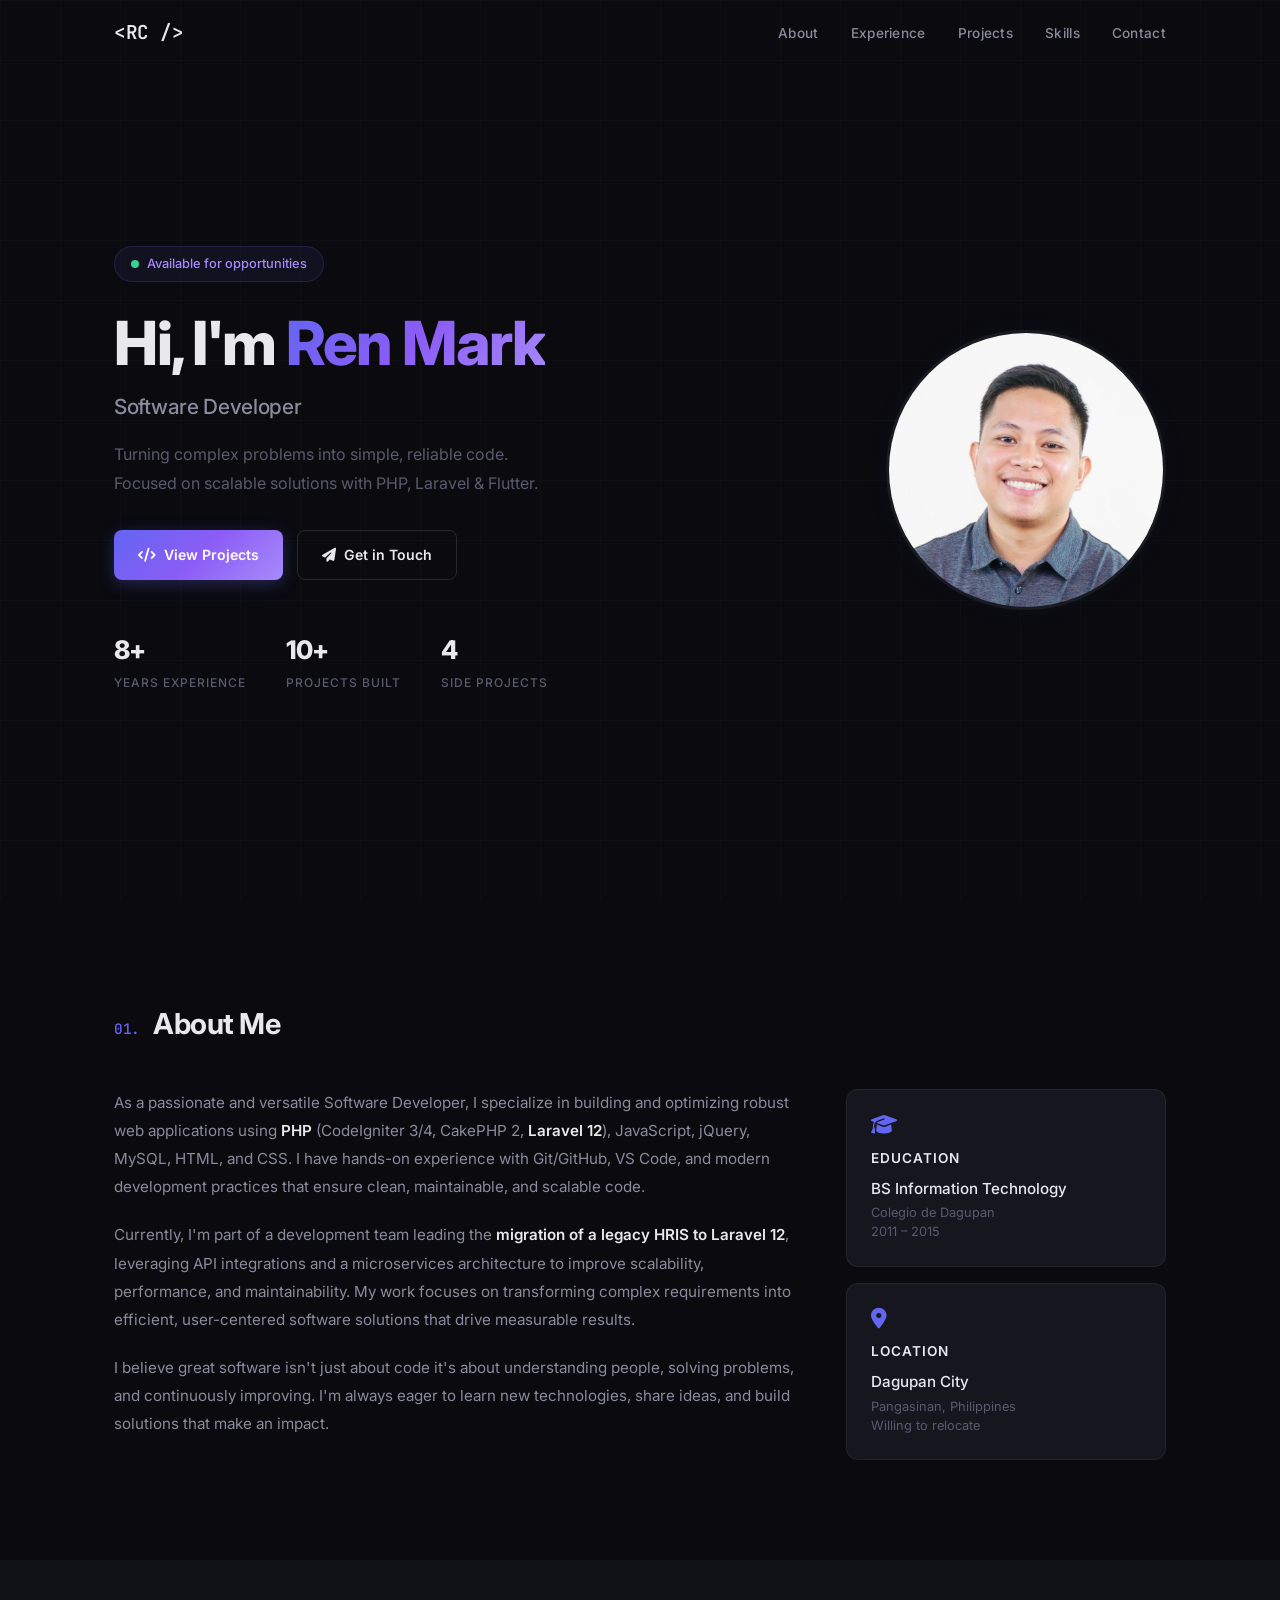
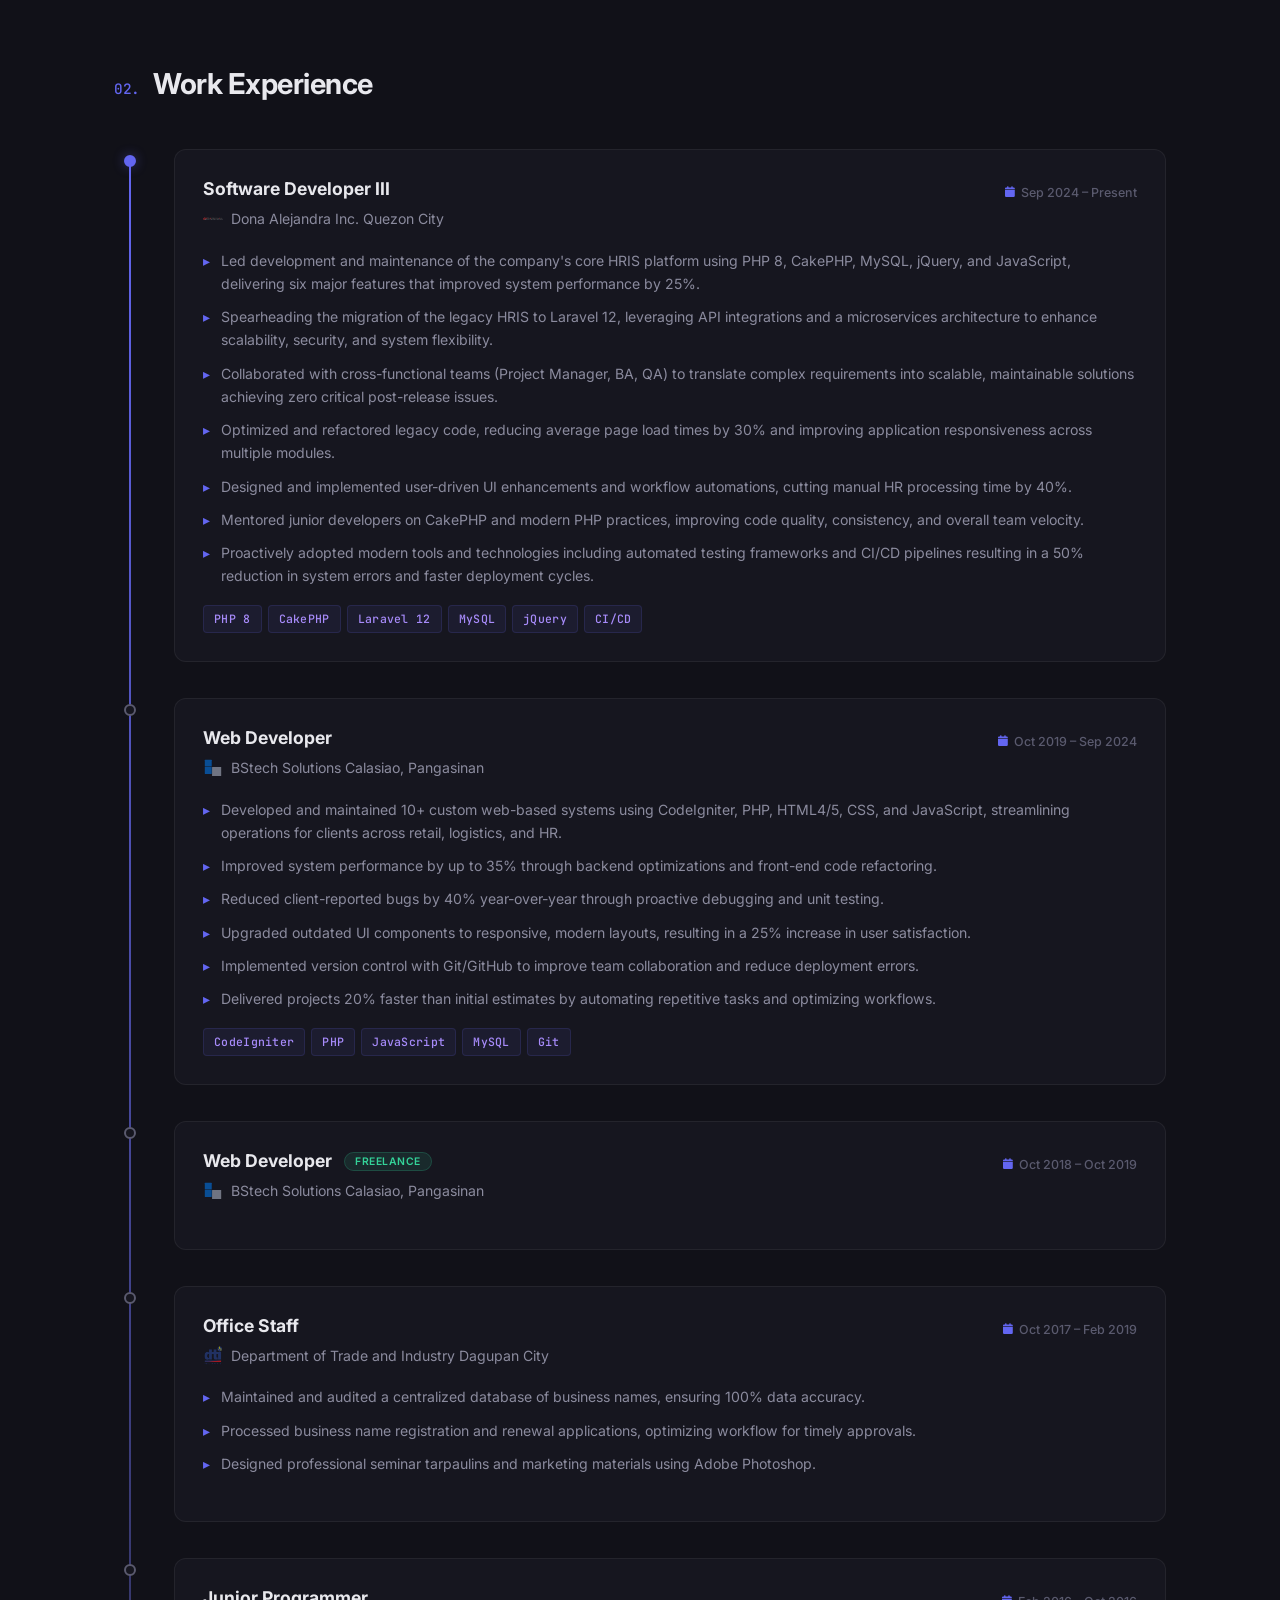
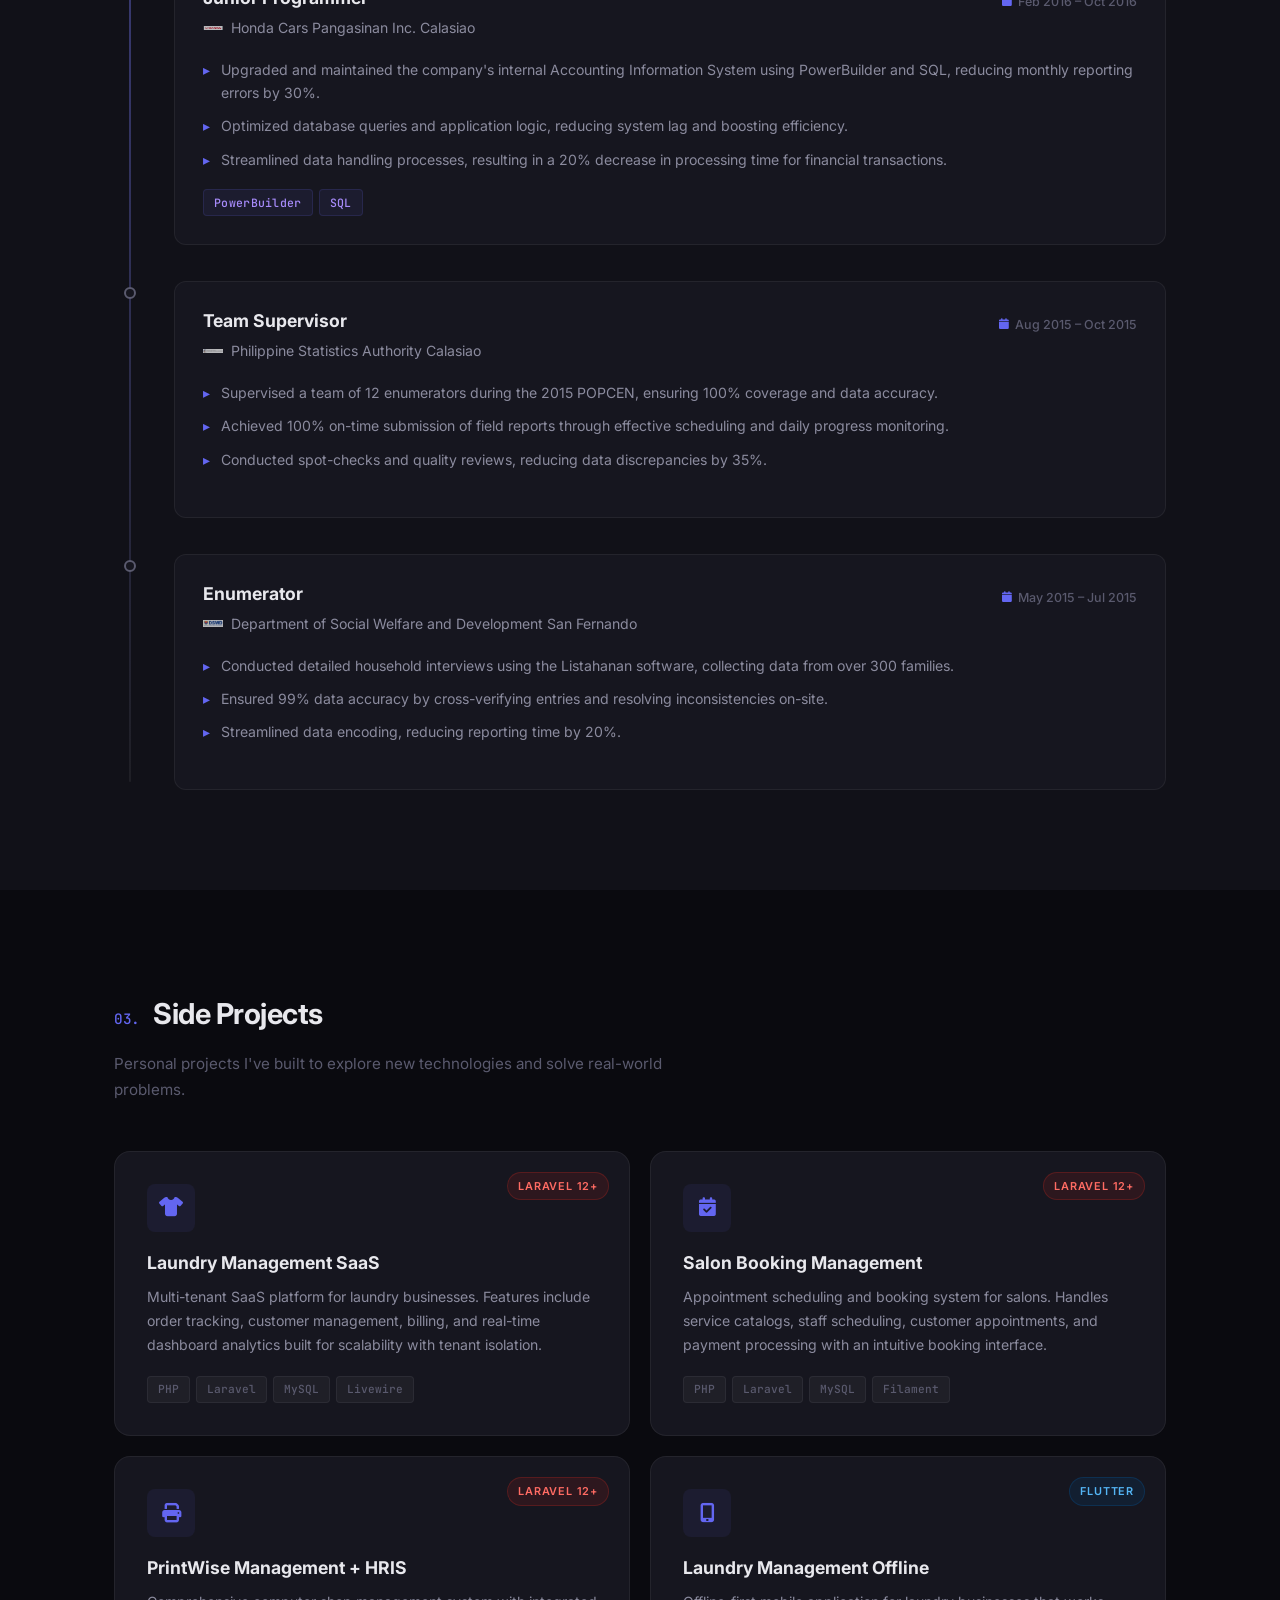
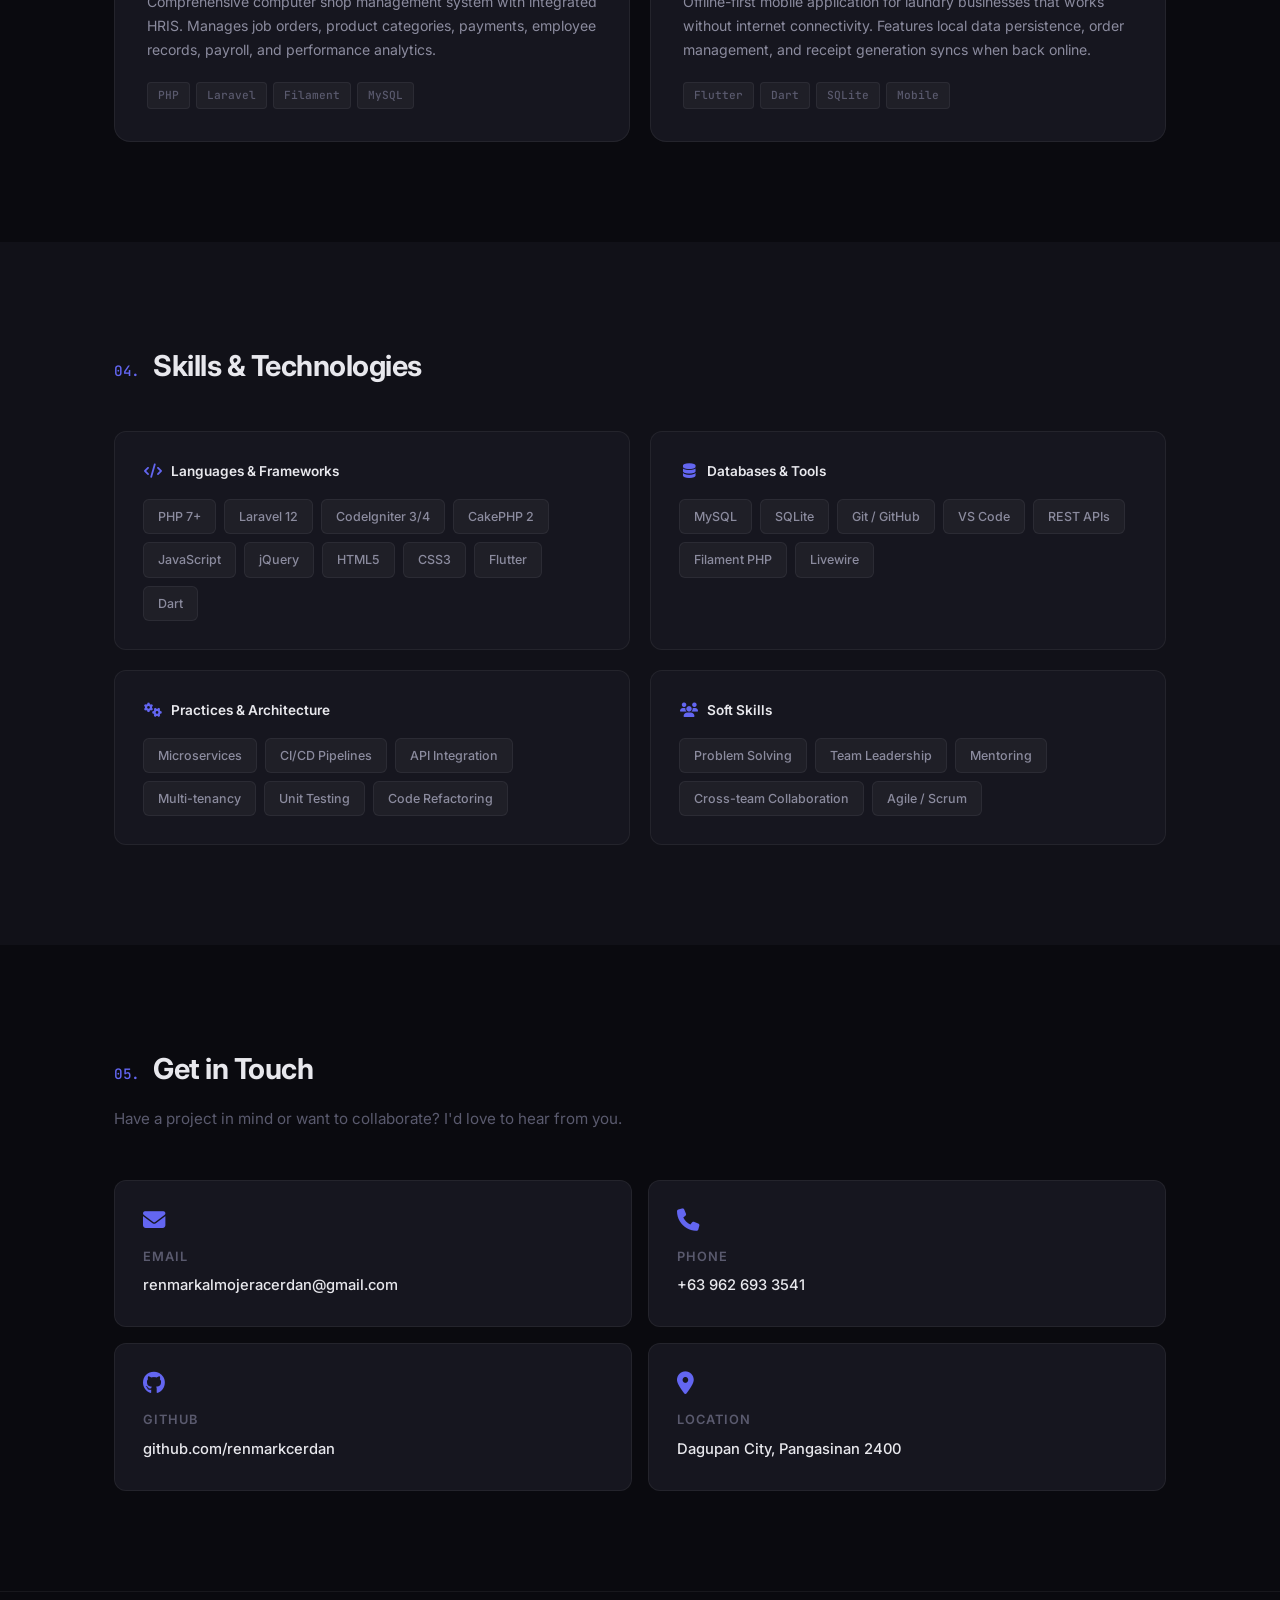
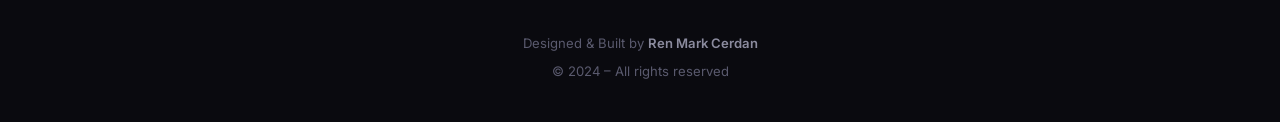
==== commit 111505a8: "remove obbious AI generated" ====
--- a/index.html
+++ b/index.html
@@ -3,7 +3,7 @@
 <head>
     <meta charset="UTF-8">
     <meta name="viewport" content="width=device-width, initial-scale=1.0">
-    <title>Ren Mark Cerdan — Software Developer</title>
+    <title>Ren Mark Cerdan Software Developer</title>
     <meta name="description" content="Software Developer specializing in PHP, Laravel, and scalable web applications. Building robust solutions that drive real business value.">
     <link rel="preconnect" href="https://fonts.googleapis.com">
     <link rel="preconnect" href="https://fonts.gstatic.com" crossorigin>
@@ -96,7 +96,7 @@
                         My work focuses on transforming complex requirements into efficient, user-centered software solutions that drive measurable results.
                     </p>
                     <p>
-                        I believe great software isn't just about code — it's about understanding people, solving problems, and continuously improving. 
+                        I believe great software isn't just about code it's about understanding people, solving problems, and continuously improving. 
                         I'm always eager to learn new technologies, share ideas, and build solutions that make an impact.
                     </p>
                 </div>
@@ -138,7 +138,7 @@
                                 <h3>Software Developer III</h3>
                                 <p class="exp-company">
                                     <img src="images/thumbs/dai.svg" alt="DAI" class="company-logo">
-                                    Dona Alejandra Inc. — Quezon City
+                                    Dona Alejandra Inc. Quezon City
                                 </p>
                             </div>
                             <span class="exp-date">
@@ -148,11 +148,11 @@
                         <ul class="exp-list">
                             <li>Led development and maintenance of the company's core HRIS platform using PHP 8, CakePHP, MySQL, jQuery, and JavaScript, delivering six major features that improved system performance by 25%.</li>
                             <li>Spearheading the migration of the legacy HRIS to Laravel 12, leveraging API integrations and a microservices architecture to enhance scalability, security, and system flexibility.</li>
-                            <li>Collaborated with cross-functional teams (Project Manager, BA, QA) to translate complex requirements into scalable, maintainable solutions — achieving zero critical post-release issues.</li>
+                            <li>Collaborated with cross-functional teams (Project Manager, BA, QA) to translate complex requirements into scalable, maintainable solutions achieving zero critical post-release issues.</li>
                             <li>Optimized and refactored legacy code, reducing average page load times by 30% and improving application responsiveness across multiple modules.</li>
                             <li>Designed and implemented user-driven UI enhancements and workflow automations, cutting manual HR processing time by 40%.</li>
                             <li>Mentored junior developers on CakePHP and modern PHP practices, improving code quality, consistency, and overall team velocity.</li>
-                            <li>Proactively adopted modern tools and technologies including automated testing frameworks and CI/CD pipelines — resulting in a 50% reduction in system errors and faster deployment cycles.</li>
+                            <li>Proactively adopted modern tools and technologies including automated testing frameworks and CI/CD pipelines resulting in a 50% reduction in system errors and faster deployment cycles.</li>
                         </ul>
                         <div class="exp-tags">
                             <span class="tag">PHP 8</span>
@@ -176,7 +176,7 @@
                                 <h3>Web Developer</h3>
                                 <p class="exp-company">
                                     <img src="images/thumbs/bstech.svg" alt="BStech" class="company-logo">
-                                    BStech Solutions — Calasiao, Pangasinan
+                                    BStech Solutions Calasiao, Pangasinan
                                 </p>
                             </div>
                             <span class="exp-date">
@@ -212,7 +212,7 @@
                                 <h3>Web Developer <span class="badge-freelance">Freelance</span></h3>
                                 <p class="exp-company">
                                     <img src="images/thumbs/bstech.svg" alt="BStech" class="company-logo">
-                                    BStech Solutions — Calasiao, Pangasinan
+                                    BStech Solutions Calasiao, Pangasinan
                                 </p>
                             </div>
                             <span class="exp-date">
@@ -233,7 +233,7 @@
                                 <h3>Office Staff</h3>
                                 <p class="exp-company">
                                     <img src="images/thumbs/dti.png" alt="DTI" class="company-logo">
-                                    Department of Trade and Industry — Dagupan City
+                                    Department of Trade and Industry Dagupan City
                                 </p>
                             </div>
                             <span class="exp-date">
@@ -259,7 +259,7 @@
                                 <h3>Junior Programmer</h3>
                                 <p class="exp-company">
                                     <img src="images/thumbs/honda.png" alt="Honda" class="company-logo">
-                                    Honda Cars Pangasinan Inc. — Calasiao
+                                    Honda Cars Pangasinan Inc. Calasiao
                                 </p>
                             </div>
                             <span class="exp-date">
@@ -289,7 +289,7 @@
                                 <h3>Team Supervisor</h3>
                                 <p class="exp-company">
                                     <img src="images/thumbs/psa.png" alt="PSA" class="company-logo">
-                                    Philippine Statistics Authority — Calasiao
+                                    Philippine Statistics Authority Calasiao
                                 </p>
                             </div>
                             <span class="exp-date">
@@ -315,7 +315,7 @@
                                 <h3>Enumerator</h3>
                                 <p class="exp-company">
                                     <img src="images/thumbs/dswd.png" alt="DSWD" class="company-logo">
-                                    Department of Social Welfare and Development — San Fernando
+                                    Department of Social Welfare and Development San Fernando
                                 </p>
                             </div>
                             <span class="exp-date">
@@ -348,7 +348,7 @@
                     </div>
                     <div class="project-badge laravel">Laravel 12+</div>
                     <h3>Laundry Management SaaS</h3>
-                    <p>Multi-tenant SaaS platform for laundry businesses. Features include order tracking, customer management, billing, and real-time dashboard analytics — built for scalability with tenant isolation.</p>
+                    <p>Multi-tenant SaaS platform for laundry businesses. Features include order tracking, customer management, billing, and real-time dashboard analytics built for scalability with tenant isolation.</p>
                     <div class="project-tech">
                         <span>PHP</span>
                         <span>Laravel</span>
@@ -393,7 +393,7 @@
                     </div>
                     <div class="project-badge flutter">Flutter</div>
                     <h3>Laundry Management Offline</h3>
-                    <p>Offline-first mobile application for laundry businesses that works without internet connectivity. Features local data persistence, order management, and receipt generation — syncs when back online.</p>
+                    <p>Offline-first mobile application for laundry businesses that works without internet connectivity. Features local data persistence, order management, and receipt generation syncs when back online.</p>
                     <div class="project-tech">
                         <span>Flutter</span>
                         <span>Dart</span>
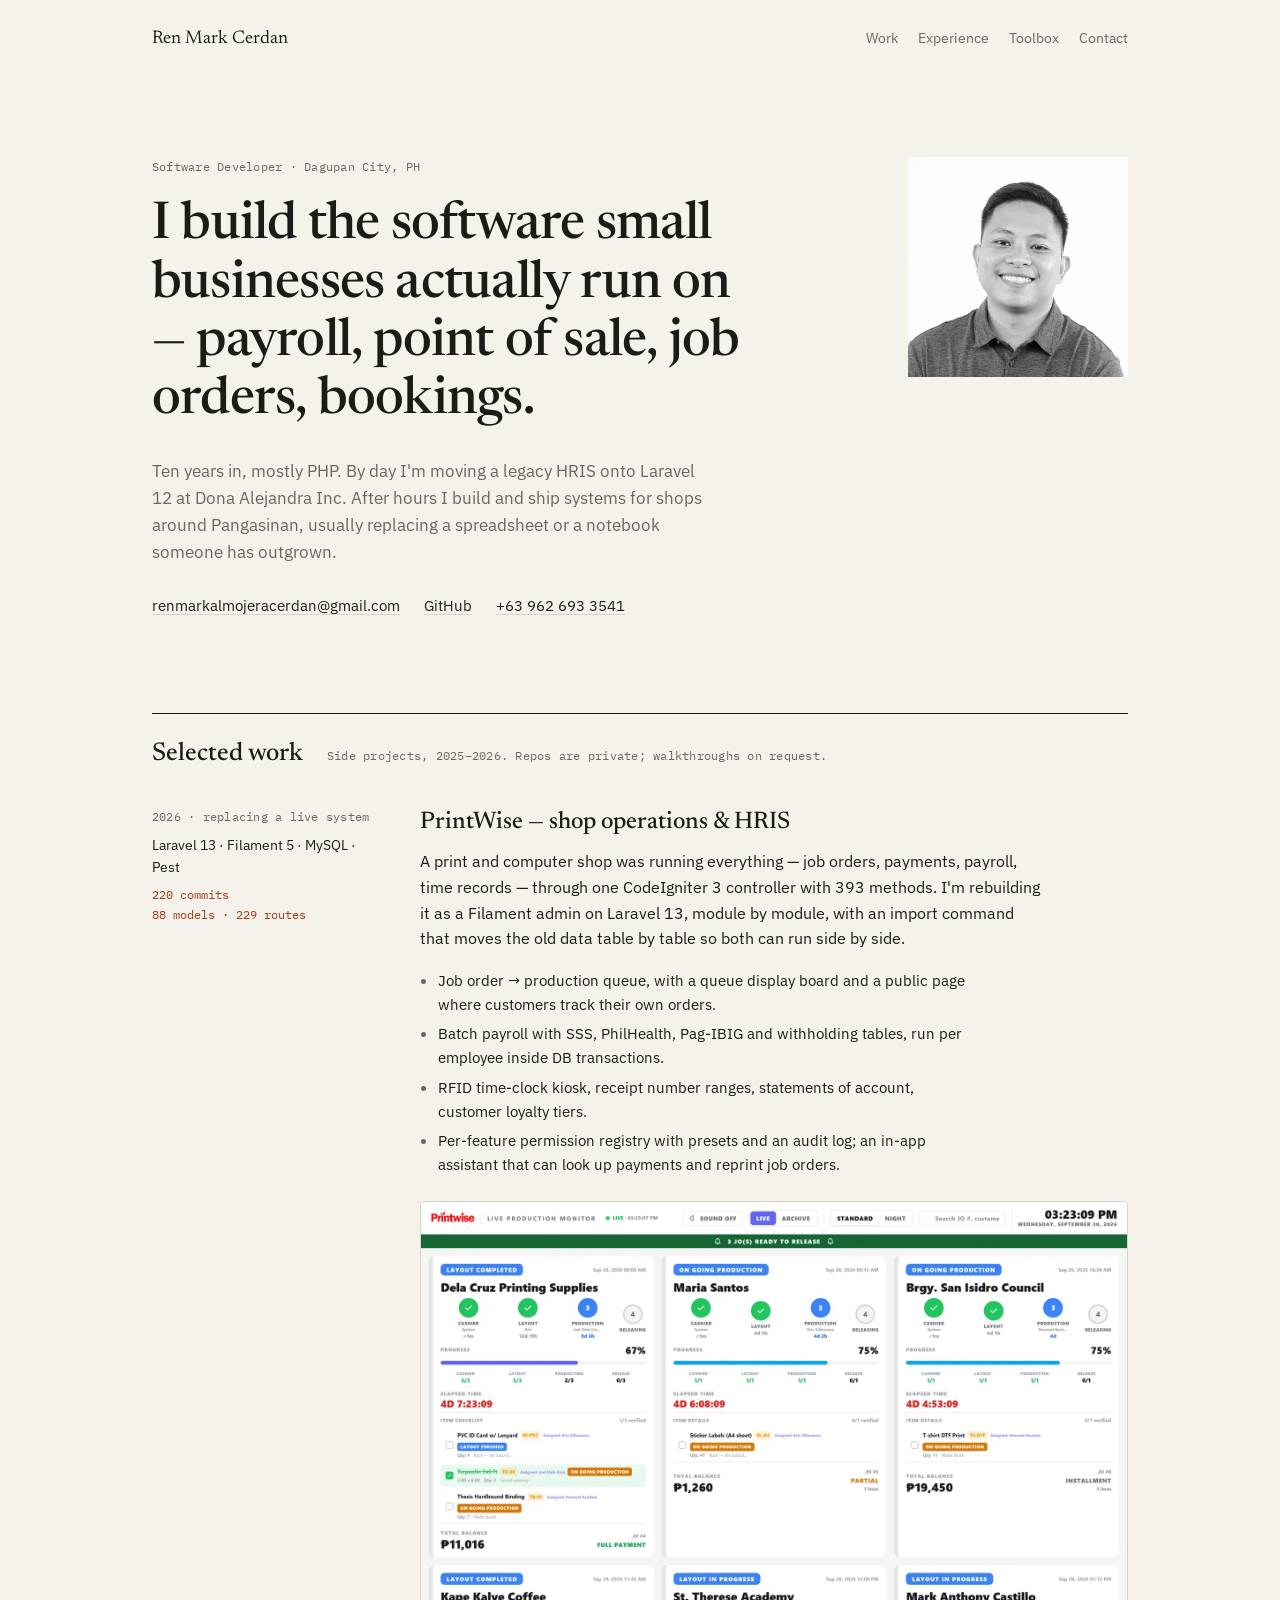
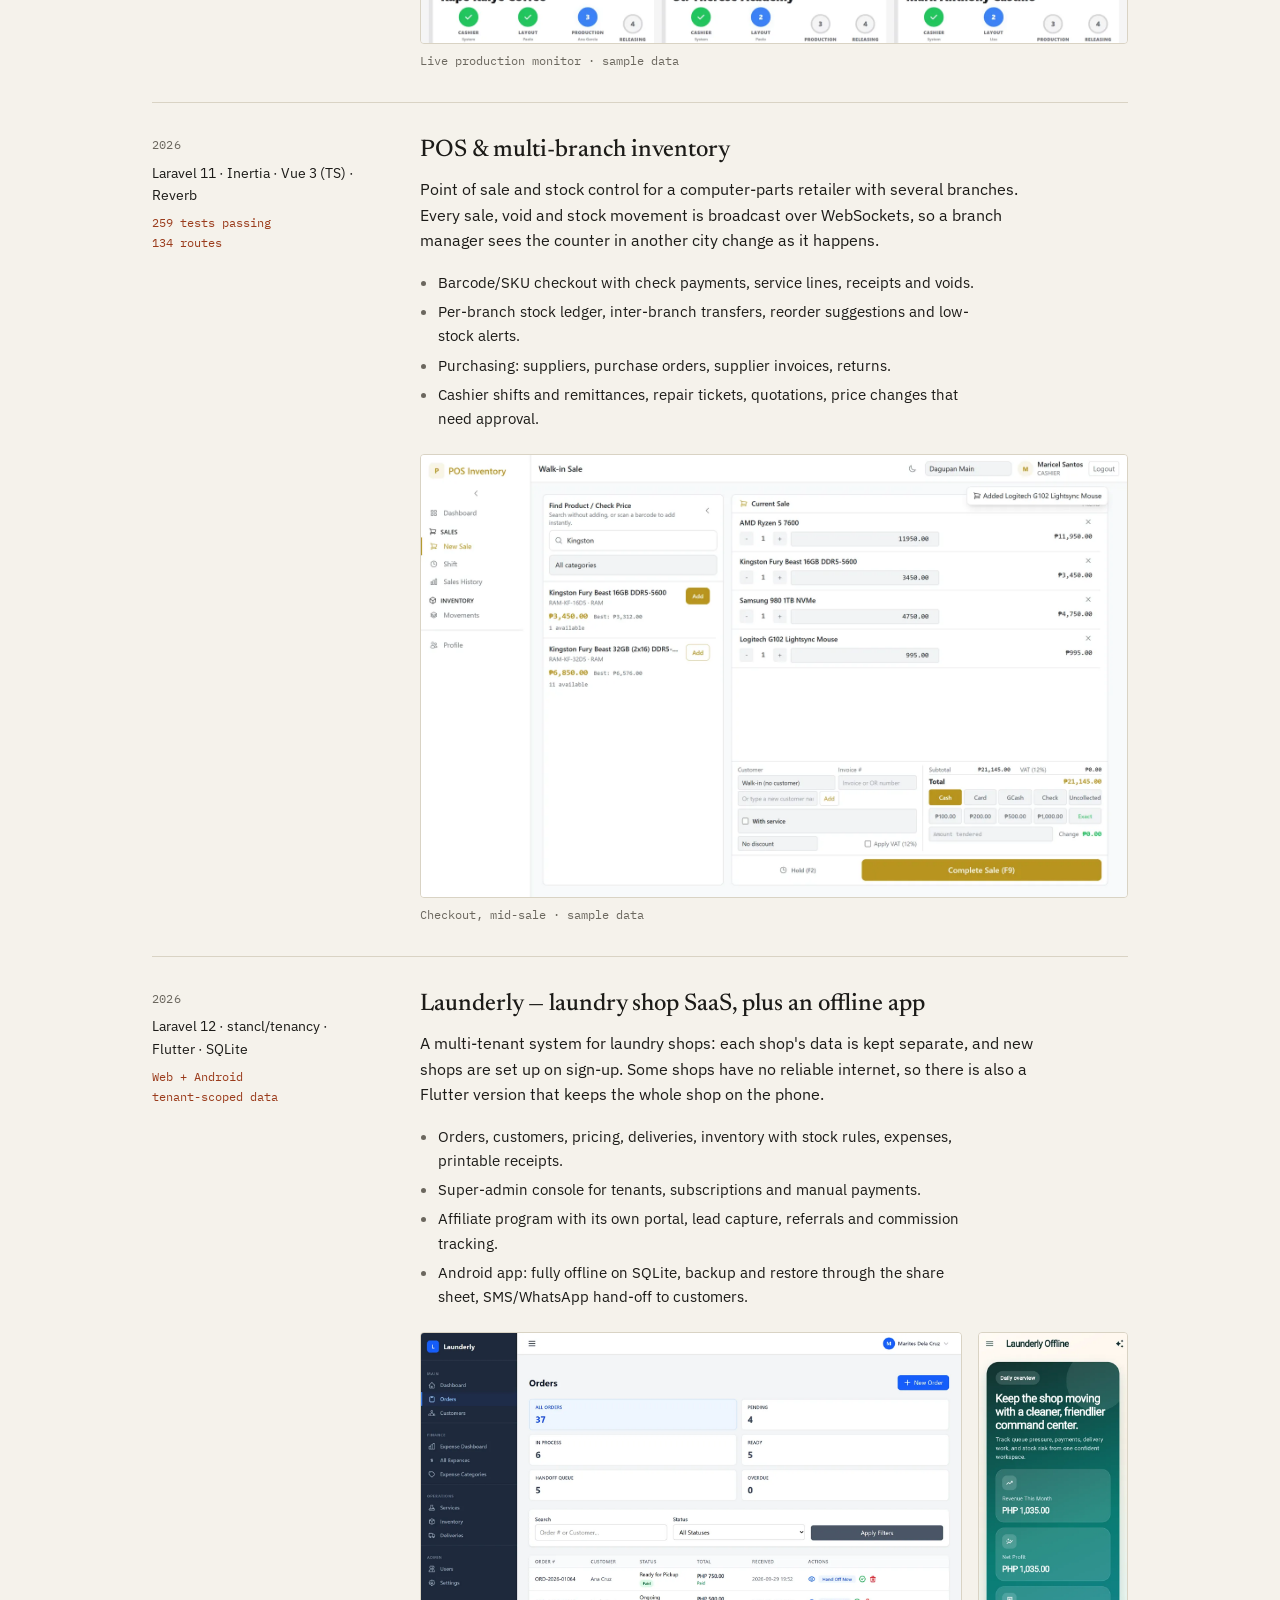
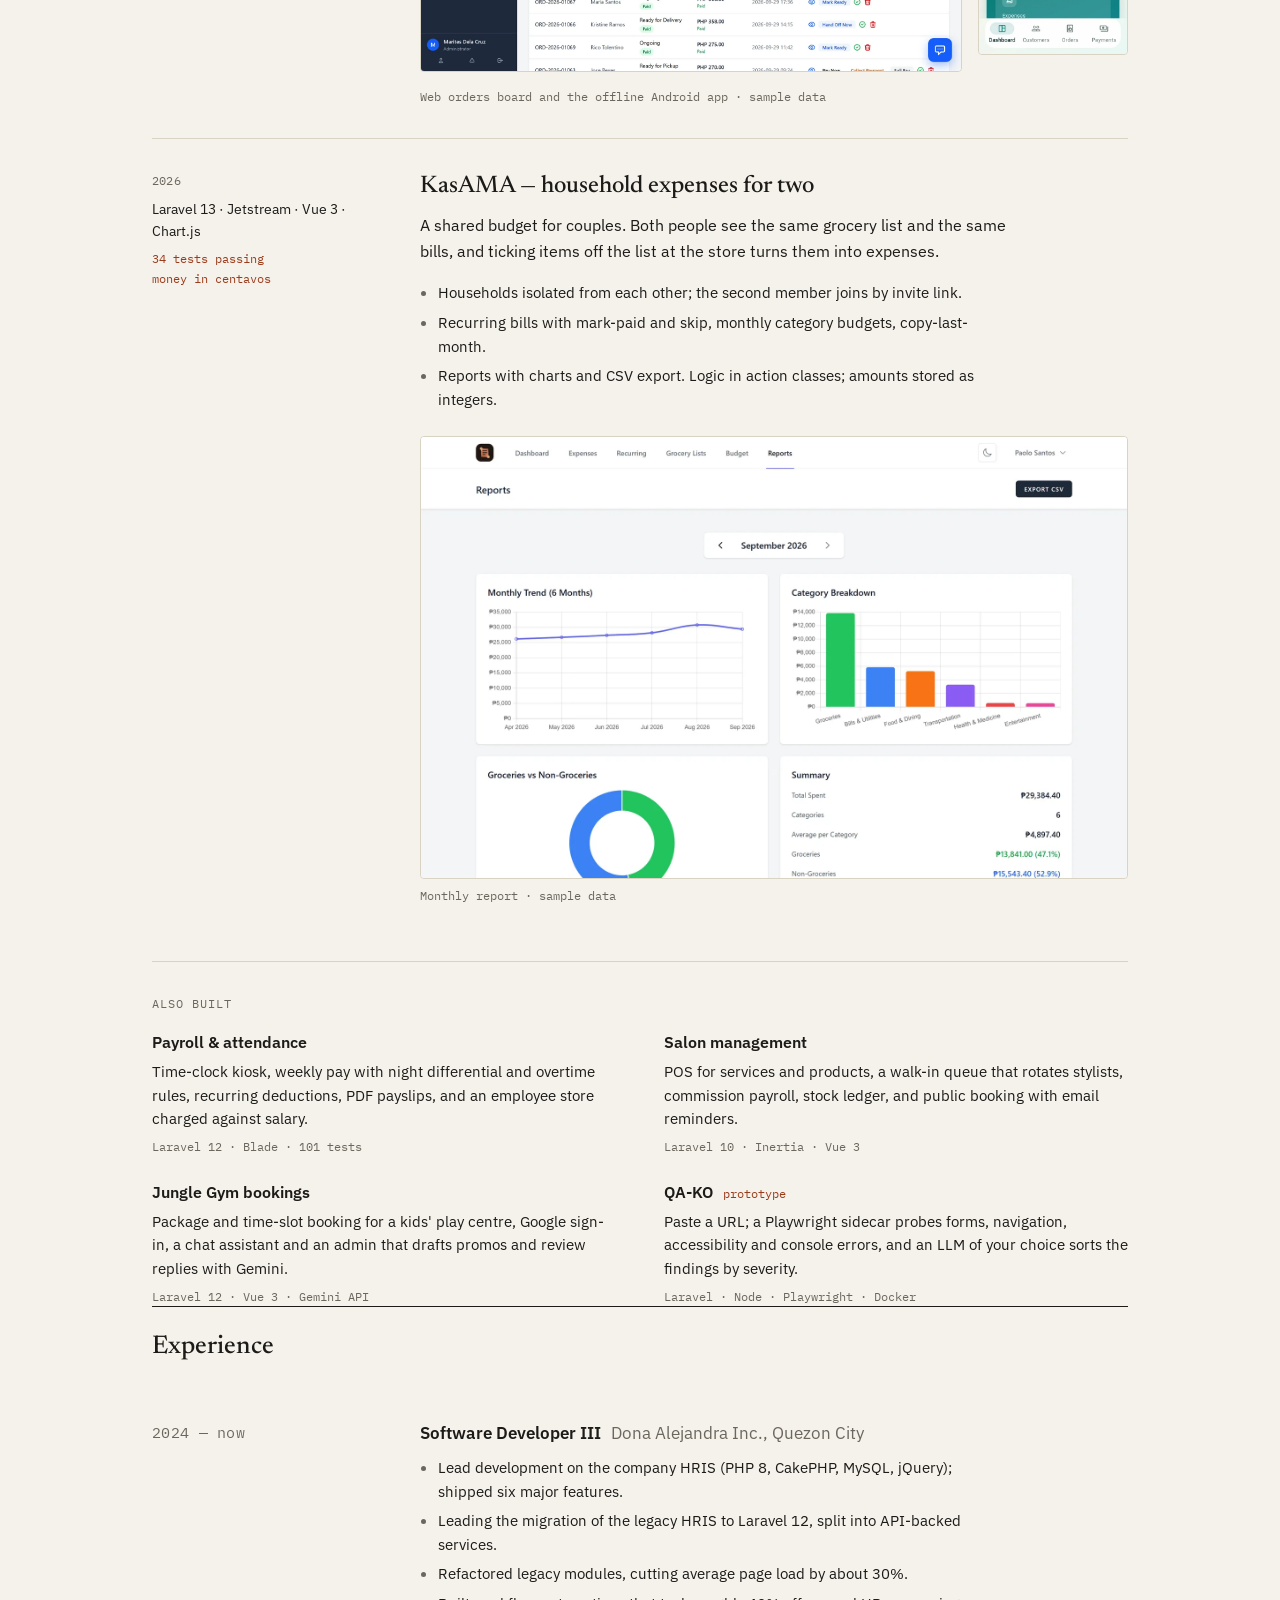
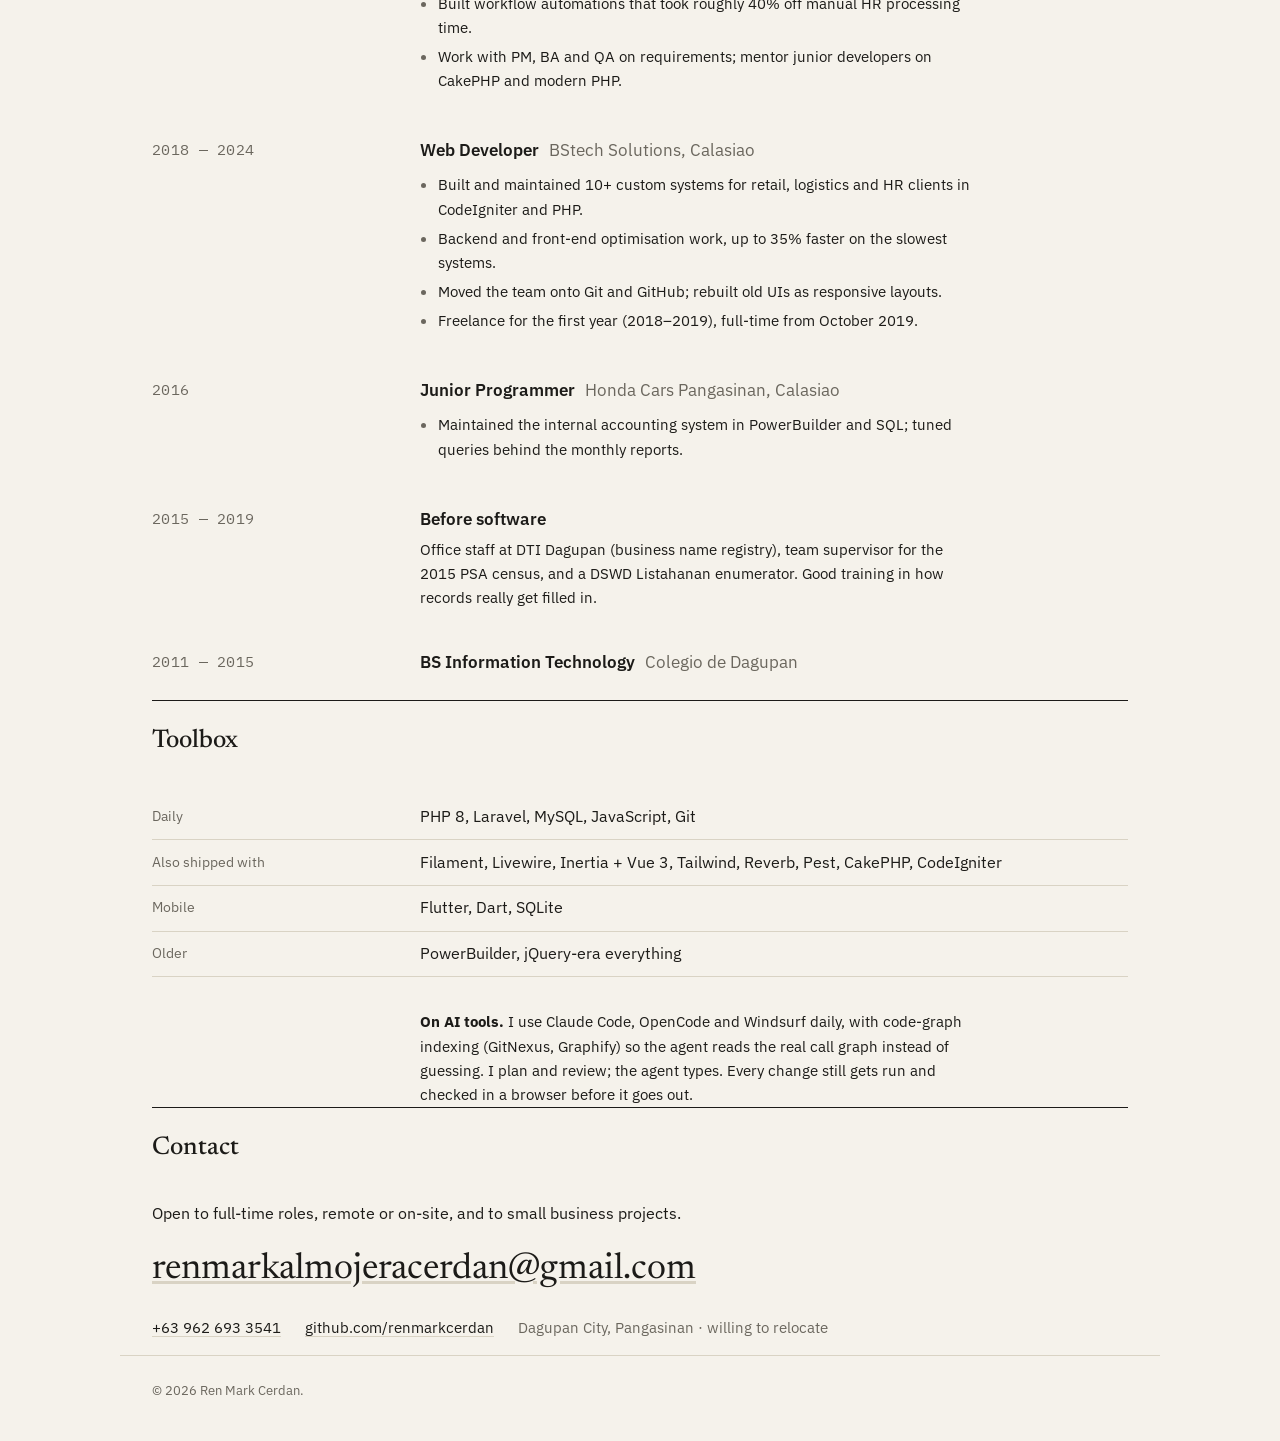
==== commit 897fc631: "Redesign portfolio and refresh side projects Replace the dark gradient template with a typographic s" ====
--- a/index.html
+++ b/index.html
@@ -3,560 +3,264 @@
 <head>
     <meta charset="UTF-8">
     <meta name="viewport" content="width=device-width, initial-scale=1.0">
-    <title>Ren Mark Cerdan Software Developer</title>
-    <meta name="description" content="Software Developer specializing in PHP, Laravel, and scalable web applications. Building robust solutions that drive real business value.">
+    <title>Ren Mark Cerdan — Software Developer</title>
+    <meta name="description" content="Software developer in Dagupan City, Philippines. I build the internal systems small businesses run on: payroll, point of sale, job orders, bookings. Laravel, PHP, Vue, Flutter.">
+    <meta name="color-scheme" content="light dark">
     <link rel="preconnect" href="https://fonts.googleapis.com">
     <link rel="preconnect" href="https://fonts.gstatic.com" crossorigin>
-    <link href="https://fonts.googleapis.com/css2?family=Inter:wght@300;400;500;600;700;800&family=JetBrains+Mono:wght@400;500&display=swap" rel="stylesheet">
-    <link rel="stylesheet" href="https://cdnjs.cloudflare.com/ajax/libs/font-awesome/6.5.1/css/all.min.css">
-    <link rel="stylesheet" href="assets/css/portfolio.css">
+    <link href="https://fonts.googleapis.com/css2?family=Newsreader:ital,opsz,wght@0,6..72,400;0,6..72,500;1,6..72,400&family=IBM+Plex+Sans:wght@400;500;600&family=IBM+Plex+Mono:wght@400;500&display=swap" rel="stylesheet">
+    <link rel="stylesheet" href="assets/css/site.css">
 </head>
 <body>
 
-    <!-- Navigation -->
-    <nav id="navbar" class="navbar">
-        <div class="nav-container">
-            <a href="#hero" class="nav-logo">&lt;RC /&gt;</a>
-            <button class="nav-toggle" id="navToggle" aria-label="Toggle navigation">
-                <span></span>
-                <span></span>
-                <span></span>
-            </button>
-            <ul class="nav-links" id="navLinks">
-                <li><a href="#about">About</a></li>
-                <li><a href="#experience">Experience</a></li>
-                <li><a href="#projects">Projects</a></li>
-                <li><a href="#skills">Skills</a></li>
-                <li><a href="#contact">Contact</a></li>
-            </ul>
+<header class="masthead wrap">
+    <a href="#top" class="mark">Ren Mark Cerdan</a>
+    <nav>
+        <a href="#work">Work</a>
+        <a href="#experience">Experience</a>
+        <a href="#toolbox">Toolbox</a>
+        <a href="#contact">Contact</a>
+    </nav>
+</header>
+
+<main id="top">
+
+    <section class="intro wrap">
+        <div class="intro-text">
+            <p class="kicker">Software Developer · Dagupan City, PH</p>
+            <h1>I build the software small businesses actually run on&thinsp;— payroll, point of sale, job orders, bookings.</h1>
+            <p class="lede">
+                Ten years in, mostly PHP. By day I'm moving a legacy HRIS onto Laravel 12 at Dona Alejandra Inc.
+                After hours I build and ship systems for shops around Pangasinan, usually replacing a spreadsheet
+                or a notebook someone has outgrown.
+            </p>
+            <p class="links">
+                <a href="mailto:renmarkalmojeracerdan@gmail.com">renmarkalmojeracerdan@gmail.com</a>
+                <a href="https://github.com/renmarkcerdan" target="_blank" rel="noopener">GitHub</a>
+                <a href="tel:+639626933541">+63 962 693 3541</a>
+            </p>
         </div>
-    </nav>
-
-    <!-- Hero Section -->
-    <section id="hero" class="hero">
-        <div class="hero-bg-grid"></div>
-        <div class="hero-content">
-            <div class="hero-badge">
-                <span class="status-dot"></span>
-                Available for opportunities
-            </div>
-            <h1 class="hero-title">
-                Hi, I'm <span class="gradient-text">Ren Mark</span>
-            </h1>
-            <p class="hero-subtitle">Software Developer</p>
-            <p class="hero-description">
-                Turning complex problems into simple, reliable code.<br>
-                Focused on scalable solutions with PHP, Laravel & Flutter.
-            </p>
-            <div class="hero-actions">
-                <a href="#projects" class="btn btn-primary">
-                    <i class="fas fa-code"></i> View Projects
-                </a>
-                <a href="#contact" class="btn btn-outline">
-                    <i class="fas fa-paper-plane"></i> Get in Touch
-                </a>
-            </div>
-            <div class="hero-stats">
-                <div class="stat">
-                    <span class="stat-number">8+</span>
-                    <span class="stat-label">Years Experience</span>
-                </div>
-                <div class="stat">
-                    <span class="stat-number">10+</span>
-                    <span class="stat-label">Projects Built</span>
-                </div>
-                <div class="stat">
-                    <span class="stat-number">4</span>
-                    <span class="stat-label">Side Projects</span>
-                </div>
-            </div>
-        </div>
-        <div class="hero-avatar-wrapper">
-            <div class="avatar-glow"></div>
-            <img src="images/avatar.jpg" alt="Ren Mark Cerdan" class="hero-avatar">
-        </div>
-    </section>
-
-    <!-- About Section -->
-    <section id="about" class="section">
-        <div class="container">
-            <h2 class="section-title">
-                <span class="section-number">01.</span> About Me
-            </h2>
-            <div class="about-content">
-                <div class="about-text">
-                    <p>
-                        As a passionate and versatile Software Developer, I specialize in building and optimizing robust web applications using 
-                        <strong>PHP</strong> (CodeIgniter 3/4, CakePHP 2, <strong>Laravel 12</strong>), JavaScript, jQuery, MySQL, HTML, and CSS. 
-                        I have hands-on experience with Git/GitHub, VS Code, and modern development practices that ensure clean, maintainable, and scalable code.
-                    </p>
-                    <p>
-                        Currently, I'm part of a development team leading the <strong>migration of a legacy HRIS to Laravel 12</strong>, 
-                        leveraging API integrations and a microservices architecture to improve scalability, performance, and maintainability. 
-                        My work focuses on transforming complex requirements into efficient, user-centered software solutions that drive measurable results.
-                    </p>
-                    <p>
-                        I believe great software isn't just about code it's about understanding people, solving problems, and continuously improving. 
-                        I'm always eager to learn new technologies, share ideas, and build solutions that make an impact.
-                    </p>
-                </div>
-                <div class="about-details">
-                    <div class="detail-card">
-                        <i class="fas fa-graduation-cap"></i>
-                        <h4>Education</h4>
-                        <p class="detail-main">BS Information Technology</p>
-                        <p class="detail-sub">Colegio de Dagupan</p>
-                        <p class="detail-sub">2011 – 2015</p>
-                    </div>
-                    <div class="detail-card">
-                        <i class="fas fa-map-marker-alt"></i>
-                        <h4>Location</h4>
-                        <p class="detail-main">Dagupan City</p>
-                        <p class="detail-sub">Pangasinan, Philippines</p>
-                        <p class="detail-sub">Willing to relocate</p>
-                    </div>
-                </div>
-            </div>
-        </div>
-    </section>
-
-    <!-- Experience Section -->
-    <section id="experience" class="section section-alt">
-        <div class="container">
-            <h2 class="section-title">
-                <span class="section-number">02.</span> Work Experience
-            </h2>
-            <div class="timeline">
-                <!-- Dona Alejandra -->
-                <div class="timeline-item">
-                    <div class="timeline-marker">
-                        <div class="timeline-dot active"></div>
-                    </div>
-                    <div class="timeline-content">
-                        <div class="exp-header">
-                            <div class="exp-info">
-                                <h3>Software Developer III</h3>
-                                <p class="exp-company">
-                                    <img src="images/thumbs/dai.svg" alt="DAI" class="company-logo">
-                                    Dona Alejandra Inc. Quezon City
-                                </p>
-                            </div>
-                            <span class="exp-date">
-                                <i class="fas fa-calendar"></i> Sep 2024 – Present
-                            </span>
-                        </div>
-                        <ul class="exp-list">
-                            <li>Led development and maintenance of the company's core HRIS platform using PHP 8, CakePHP, MySQL, jQuery, and JavaScript, delivering six major features that improved system performance by 25%.</li>
-                            <li>Spearheading the migration of the legacy HRIS to Laravel 12, leveraging API integrations and a microservices architecture to enhance scalability, security, and system flexibility.</li>
-                            <li>Collaborated with cross-functional teams (Project Manager, BA, QA) to translate complex requirements into scalable, maintainable solutions achieving zero critical post-release issues.</li>
-                            <li>Optimized and refactored legacy code, reducing average page load times by 30% and improving application responsiveness across multiple modules.</li>
-                            <li>Designed and implemented user-driven UI enhancements and workflow automations, cutting manual HR processing time by 40%.</li>
-                            <li>Mentored junior developers on CakePHP and modern PHP practices, improving code quality, consistency, and overall team velocity.</li>
-                            <li>Proactively adopted modern tools and technologies including automated testing frameworks and CI/CD pipelines resulting in a 50% reduction in system errors and faster deployment cycles.</li>
-                        </ul>
-                        <div class="exp-tags">
-                            <span class="tag">PHP 8</span>
-                            <span class="tag">CakePHP</span>
-                            <span class="tag">Laravel 12</span>
-                            <span class="tag">MySQL</span>
-                            <span class="tag">jQuery</span>
-                            <span class="tag">CI/CD</span>
-                        </div>
-                    </div>
-                </div>
-
-                <!-- BStech -->
-                <div class="timeline-item">
-                    <div class="timeline-marker">
-                        <div class="timeline-dot"></div>
-                    </div>
-                    <div class="timeline-content">
-                        <div class="exp-header">
-                            <div class="exp-info">
-                                <h3>Web Developer</h3>
-                                <p class="exp-company">
-                                    <img src="images/thumbs/bstech.svg" alt="BStech" class="company-logo">
-                                    BStech Solutions Calasiao, Pangasinan
-                                </p>
-                            </div>
-                            <span class="exp-date">
-                                <i class="fas fa-calendar"></i> Oct 2019 – Sep 2024
-                            </span>
-                        </div>
-                        <ul class="exp-list">
-                            <li>Developed and maintained 10+ custom web-based systems using CodeIgniter, PHP, HTML4/5, CSS, and JavaScript, streamlining operations for clients across retail, logistics, and HR.</li>
-                            <li>Improved system performance by up to 35% through backend optimizations and front-end code refactoring.</li>
-                            <li>Reduced client-reported bugs by 40% year-over-year through proactive debugging and unit testing.</li>
-                            <li>Upgraded outdated UI components to responsive, modern layouts, resulting in a 25% increase in user satisfaction.</li>
-                            <li>Implemented version control with Git/GitHub to improve team collaboration and reduce deployment errors.</li>
-                            <li>Delivered projects 20% faster than initial estimates by automating repetitive tasks and optimizing workflows.</li>
-                        </ul>
-                        <div class="exp-tags">
-                            <span class="tag">CodeIgniter</span>
-                            <span class="tag">PHP</span>
-                            <span class="tag">JavaScript</span>
-                            <span class="tag">MySQL</span>
-                            <span class="tag">Git</span>
-                        </div>
-                    </div>
-                </div>
-
-                <!-- BStech Freelance -->
-                <div class="timeline-item">
-                    <div class="timeline-marker">
-                        <div class="timeline-dot"></div>
-                    </div>
-                    <div class="timeline-content">
-                        <div class="exp-header">
-                            <div class="exp-info">
-                                <h3>Web Developer <span class="badge-freelance">Freelance</span></h3>
-                                <p class="exp-company">
-                                    <img src="images/thumbs/bstech.svg" alt="BStech" class="company-logo">
-                                    BStech Solutions Calasiao, Pangasinan
-                                </p>
-                            </div>
-                            <span class="exp-date">
-                                <i class="fas fa-calendar"></i> Oct 2018 – Oct 2019
-                            </span>
-                        </div>
-                    </div>
-                </div>
-
-                <!-- DTI -->
-                <div class="timeline-item">
-                    <div class="timeline-marker">
-                        <div class="timeline-dot"></div>
-                    </div>
-                    <div class="timeline-content">
-                        <div class="exp-header">
-                            <div class="exp-info">
-                                <h3>Office Staff</h3>
-                                <p class="exp-company">
-                                    <img src="images/thumbs/dti.png" alt="DTI" class="company-logo">
-                                    Department of Trade and Industry Dagupan City
-                                </p>
-                            </div>
-                            <span class="exp-date">
-                                <i class="fas fa-calendar"></i> Oct 2017 – Feb 2019
-                            </span>
-                        </div>
-                        <ul class="exp-list">
-                            <li>Maintained and audited a centralized database of business names, ensuring 100% data accuracy.</li>
-                            <li>Processed business name registration and renewal applications, optimizing workflow for timely approvals.</li>
-                            <li>Designed professional seminar tarpaulins and marketing materials using Adobe Photoshop.</li>
-                        </ul>
-                    </div>
-                </div>
-
-                <!-- Honda -->
-                <div class="timeline-item">
-                    <div class="timeline-marker">
-                        <div class="timeline-dot"></div>
-                    </div>
-                    <div class="timeline-content">
-                        <div class="exp-header">
-                            <div class="exp-info">
-                                <h3>Junior Programmer</h3>
-                                <p class="exp-company">
-                                    <img src="images/thumbs/honda.png" alt="Honda" class="company-logo">
-                                    Honda Cars Pangasinan Inc. Calasiao
-                                </p>
-                            </div>
-                            <span class="exp-date">
-                                <i class="fas fa-calendar"></i> Feb 2016 – Oct 2016
-                            </span>
-                        </div>
-                        <ul class="exp-list">
-                            <li>Upgraded and maintained the company's internal Accounting Information System using PowerBuilder and SQL, reducing monthly reporting errors by 30%.</li>
-                            <li>Optimized database queries and application logic, reducing system lag and boosting efficiency.</li>
-                            <li>Streamlined data handling processes, resulting in a 20% decrease in processing time for financial transactions.</li>
-                        </ul>
-                        <div class="exp-tags">
-                            <span class="tag">PowerBuilder</span>
-                            <span class="tag">SQL</span>
-                        </div>
-                    </div>
-                </div>
-
-                <!-- PSA -->
-                <div class="timeline-item">
-                    <div class="timeline-marker">
-                        <div class="timeline-dot"></div>
-                    </div>
-                    <div class="timeline-content">
-                        <div class="exp-header">
-                            <div class="exp-info">
-                                <h3>Team Supervisor</h3>
-                                <p class="exp-company">
-                                    <img src="images/thumbs/psa.png" alt="PSA" class="company-logo">
-                                    Philippine Statistics Authority Calasiao
-                                </p>
-                            </div>
-                            <span class="exp-date">
-                                <i class="fas fa-calendar"></i> Aug 2015 – Oct 2015
-                            </span>
-                        </div>
-                        <ul class="exp-list">
-                            <li>Supervised a team of 12 enumerators during the 2015 POPCEN, ensuring 100% coverage and data accuracy.</li>
-                            <li>Achieved 100% on-time submission of field reports through effective scheduling and daily progress monitoring.</li>
-                            <li>Conducted spot-checks and quality reviews, reducing data discrepancies by 35%.</li>
-                        </ul>
-                    </div>
-                </div>
-
-                <!-- DSWD -->
-                <div class="timeline-item">
-                    <div class="timeline-marker">
-                        <div class="timeline-dot"></div>
-                    </div>
-                    <div class="timeline-content">
-                        <div class="exp-header">
-                            <div class="exp-info">
-                                <h3>Enumerator</h3>
-                                <p class="exp-company">
-                                    <img src="images/thumbs/dswd.png" alt="DSWD" class="company-logo">
-                                    Department of Social Welfare and Development San Fernando
-                                </p>
-                            </div>
-                            <span class="exp-date">
-                                <i class="fas fa-calendar"></i> May 2015 – Jul 2015
-                            </span>
-                        </div>
-                        <ul class="exp-list">
-                            <li>Conducted detailed household interviews using the Listahanan software, collecting data from over 300 families.</li>
-                            <li>Ensured 99% data accuracy by cross-verifying entries and resolving inconsistencies on-site.</li>
-                            <li>Streamlined data encoding, reducing reporting time by 20%.</li>
-                        </ul>
-                    </div>
-                </div>
-            </div>
-        </div>
-    </section>
-
-    <!-- Side Projects Section -->
-    <section id="projects" class="section">
-        <div class="container">
-            <h2 class="section-title">
-                <span class="section-number">03.</span> Side Projects
-            </h2>
-            <p class="section-subtitle">Personal projects I've built to explore new technologies and solve real-world problems.</p>
-            <div class="projects-grid">
-
-                <div class="project-card">
-                    <div class="project-icon">
-                        <i class="fas fa-tshirt"></i>
-                    </div>
-                    <div class="project-badge laravel">Laravel 12+</div>
-                    <h3>Laundry Management SaaS</h3>
-                    <p>Multi-tenant SaaS platform for laundry businesses. Features include order tracking, customer management, billing, and real-time dashboard analytics built for scalability with tenant isolation.</p>
-                    <div class="project-tech">
-                        <span>PHP</span>
-                        <span>Laravel</span>
-                        <span>MySQL</span>
-                        <span>Livewire</span>
-                    </div>
-                </div>
-
-                <div class="project-card">
-                    <div class="project-icon">
-                        <i class="fas fa-calendar-check"></i>
-                    </div>
-                    <div class="project-badge laravel">Laravel 12+</div>
-                    <h3>Salon Booking Management</h3>
-                    <p>Appointment scheduling and booking system for salons. Handles service catalogs, staff scheduling, customer appointments, and payment processing with an intuitive booking interface.</p>
-                    <div class="project-tech">
-                        <span>PHP</span>
-                        <span>Laravel</span>
-                        <span>MySQL</span>
-                        <span>Filament</span>
-                    </div>
-                </div>
-
-                <div class="project-card">
-                    <div class="project-icon">
-                        <i class="fas fa-print"></i>
-                    </div>
-                    <div class="project-badge laravel">Laravel 12+</div>
-                    <h3>PrintWise Management + HRIS</h3>
-                    <p>Comprehensive computer shop management system with integrated HRIS. Manages job orders, product categories, payments, employee records, payroll, and performance analytics.</p>
-                    <div class="project-tech">
-                        <span>PHP</span>
-                        <span>Laravel</span>
-                        <span>Filament</span>
-                        <span>MySQL</span>
-                    </div>
-                </div>
-
-                <div class="project-card">
-                    <div class="project-icon">
-                        <i class="fas fa-mobile-alt"></i>
-                    </div>
-                    <div class="project-badge flutter">Flutter</div>
-                    <h3>Laundry Management Offline</h3>
-                    <p>Offline-first mobile application for laundry businesses that works without internet connectivity. Features local data persistence, order management, and receipt generation syncs when back online.</p>
-                    <div class="project-tech">
-                        <span>Flutter</span>
-                        <span>Dart</span>
-                        <span>SQLite</span>
-                        <span>Mobile</span>
-                    </div>
-                </div>
-
-            </div>
-        </div>
-    </section>
-
-    <!-- Skills Section -->
-    <section id="skills" class="section section-alt">
-        <div class="container">
-            <h2 class="section-title">
-                <span class="section-number">04.</span> Skills & Technologies
-            </h2>
-            <div class="skills-grid">
-                <div class="skill-category">
-                    <h4><i class="fas fa-code"></i> Languages & Frameworks</h4>
-                    <div class="skill-tags">
-                        <span class="skill-tag">PHP 7+</span>
-                        <span class="skill-tag">Laravel 12</span>
-                        <span class="skill-tag">CodeIgniter 3/4</span>
-                        <span class="skill-tag">CakePHP 2</span>
-                        <span class="skill-tag">JavaScript</span>
-                        <span class="skill-tag">jQuery</span>
-                        <span class="skill-tag">HTML5</span>
-                        <span class="skill-tag">CSS3</span>
-                        <span class="skill-tag">Flutter</span>
-                        <span class="skill-tag">Dart</span>
-                    </div>
-                </div>
-                <div class="skill-category">
-                    <h4><i class="fas fa-database"></i> Databases & Tools</h4>
-                    <div class="skill-tags">
-                        <span class="skill-tag">MySQL</span>
-                        <span class="skill-tag">SQLite</span>
-                        <span class="skill-tag">Git / GitHub</span>
-                        <span class="skill-tag">VS Code</span>
-                        <span class="skill-tag">REST APIs</span>
-                        <span class="skill-tag">Filament PHP</span>
-                        <span class="skill-tag">Livewire</span>
-                    </div>
-                </div>
-                <div class="skill-category">
-                    <h4><i class="fas fa-cogs"></i> Practices & Architecture</h4>
-                    <div class="skill-tags">
-                        <span class="skill-tag">Microservices</span>
-                        <span class="skill-tag">CI/CD Pipelines</span>
-                        <span class="skill-tag">API Integration</span>
-                        <span class="skill-tag">Multi-tenancy</span>
-                        <span class="skill-tag">Unit Testing</span>
-                        <span class="skill-tag">Code Refactoring</span>
-                    </div>
-                </div>
-                <div class="skill-category">
-                    <h4><i class="fas fa-users"></i> Soft Skills</h4>
-                    <div class="skill-tags">
-                        <span class="skill-tag">Problem Solving</span>
-                        <span class="skill-tag">Team Leadership</span>
-                        <span class="skill-tag">Mentoring</span>
-                        <span class="skill-tag">Cross-team Collaboration</span>
-                        <span class="skill-tag">Agile / Scrum</span>
-                    </div>
-                </div>
-            </div>
-        </div>
-    </section>
-
-    <!-- Contact Section -->
-    <section id="contact" class="section">
-        <div class="container">
-            <h2 class="section-title">
-                <span class="section-number">05.</span> Get in Touch
-            </h2>
-            <p class="section-subtitle">Have a project in mind or want to collaborate? I'd love to hear from you.</p>
-            <div class="contact-grid">
-                <a href="https://mail.google.com/mail/?view=cm&fs=1&to=renmarkalmojeracerdan@gmail.com" class="contact-card" target="_blank" rel="noopener">
-                    <i class="fas fa-envelope"></i>
-                    <h4>Email</h4>
-                    <p>renmarkalmojeracerdan@gmail.com</p>
-                </a>
-                <a href="tel:+639626933541" class="contact-card">
-                    <i class="fas fa-phone"></i>
-                    <h4>Phone</h4>
-                    <p>+63 962 693 3541</p>
-                </a>
-                <a href="https://github.com/renmarkcerdan" class="contact-card" target="_blank" rel="noopener">
-                    <i class="fab fa-github"></i>
-                    <h4>GitHub</h4>
-                    <p>github.com/renmarkcerdan</p>
-                </a>
-                <div class="contact-card">
-                    <i class="fas fa-map-marker-alt"></i>
-                    <h4>Location</h4>
-                    <p>Dagupan City, Pangasinan 2400</p>
-                </div>
-            </div>
-        </div>
-    </section>
-
-    <!-- Footer -->
-    <footer class="footer">
-        <div class="container">
-            <p>Designed & Built by <strong>Ren Mark Cerdan</strong></p>
-            <p class="footer-sub">&copy; 2024 – All rights reserved</p>
-        </div>
-    </footer>
-
-    <script>
-        // Navbar scroll effect
-        const navbar = document.getElementById('navbar');
-        window.addEventListener('scroll', () => {
-            navbar.classList.toggle('scrolled', window.scrollY > 50);
-        });
-
-        // Mobile nav toggle
-        const navToggle = document.getElementById('navToggle');
-        const navLinks = document.getElementById('navLinks');
-        navToggle.addEventListener('click', () => {
-            navLinks.classList.toggle('active');
-            navToggle.classList.toggle('active');
-        });
-
-        // Close mobile nav on link click
-        navLinks.querySelectorAll('a').forEach(link => {
-            link.addEventListener('click', () => {
-                navLinks.classList.remove('active');
-                navToggle.classList.remove('active');
-            });
-        });
-
-        // Smooth scroll
-        document.querySelectorAll('a[href^="#"]').forEach(anchor => {
-            anchor.addEventListener('click', function (e) {
-                e.preventDefault();
-                const target = document.querySelector(this.getAttribute('href'));
-                if (target) {
-                    target.scrollIntoView({ behavior: 'smooth', block: 'start' });
-                }
-            });
-        });
-
-        // Intersection Observer for scroll animations
-        const observerOptions = {
-            threshold: 0.1,
-            rootMargin: '0px 0px -50px 0px'
-        };
-
-        const observer = new IntersectionObserver((entries) => {
-            entries.forEach(entry => {
-                if (entry.isIntersecting) {
-                    entry.target.classList.add('visible');
-                }
-            });
-        }, observerOptions);
-
-        document.querySelectorAll('.timeline-item, .project-card, .skill-category, .contact-card, .detail-card, .about-text p').forEach(el => {
-            el.classList.add('animate-in');
-            observer.observe(el);
-        });
-    </script>
+        <figure class="portrait">
+            <img src="images/avatar.jpg" alt="Portrait of Ren Mark Cerdan" width="240" height="240">
+        </figure>
+    </section>
+
+    <section id="work" class="wrap">
+        <h2 class="section-head"><span>Selected work</span><small>Side projects, 2025–2026. Repos are private; walkthroughs on request.</small></h2>
+
+        <article class="project">
+            <div class="meta">
+                <p class="year">2026 · replacing a live system</p>
+                <p class="stack">Laravel 13 · Filament 5 · MySQL · Pest</p>
+                <p class="figure">220 commits<br>88 models · 229 routes</p>
+            </div>
+            <div class="body">
+                <h3>PrintWise — shop operations &amp; HRIS</h3>
+                <p>
+                    A print and computer shop was running everything — job orders, payments, payroll, time
+                    records — through one CodeIgniter 3 controller with 393 methods. I'm rebuilding it as a
+                    Filament admin on Laravel 13, module by module, with an import command that moves the
+                    old data table by table so both can run side by side.
+                </p>
+                <ul>
+                    <li>Job order → production queue, with a queue display board and a public page where customers track their own orders.</li>
+                    <li>Batch payroll with SSS, PhilHealth, Pag-IBIG and withholding tables, run per employee inside DB transactions.</li>
+                    <li>RFID time-clock kiosk, receipt number ranges, statements of account, customer loyalty tiers.</li>
+                    <li>Per-feature permission registry with presets and an audit log; an in-app assistant that can look up payments and reprint job orders.</li>
+                </ul>
+                <figure class="shot">
+                    <img src="images/work/printwise.webp" alt="Live production monitor: job order cards moving through cashier, layout, production and releasing, with progress, elapsed time, assigned staff and balance" width="1600" height="1000" loading="lazy">
+                    <figcaption>Live production monitor · sample data</figcaption>
+                </figure>
+            </div>
+        </article>
+
+        <article class="project">
+            <div class="meta">
+                <p class="year">2026</p>
+                <p class="stack">Laravel 11 · Inertia · Vue 3 (TS) · Reverb</p>
+                <p class="figure">259 tests passing<br>134 routes</p>
+            </div>
+            <div class="body">
+                <h3>POS &amp; multi-branch inventory</h3>
+                <p>
+                    Point of sale and stock control for a computer-parts retailer with several branches.
+                    Every sale, void and stock movement is broadcast over WebSockets, so a branch manager
+                    sees the counter in another city change as it happens.
+                </p>
+                <ul>
+                    <li>Barcode/SKU checkout with check payments, service lines, receipts and voids.</li>
+                    <li>Per-branch stock ledger, inter-branch transfers, reorder suggestions and low-stock alerts.</li>
+                    <li>Purchasing: suppliers, purchase orders, supplier invoices, returns.</li>
+                    <li>Cashier shifts and remittances, repair tickets, quotations, price changes that need approval.</li>
+                </ul>
+                <figure class="shot">
+                    <img src="images/work/pos.webp" alt="Walk-in sale screen: product search with branch stock on the left, a four-item cart and cash, card, GCash and check payment options on the right" width="1600" height="1000" loading="lazy">
+                    <figcaption>Checkout, mid-sale · sample data</figcaption>
+                </figure>
+            </div>
+        </article>
+
+        <article class="project">
+            <div class="meta">
+                <p class="year">2026</p>
+                <p class="stack">Laravel 12 · stancl/tenancy · Flutter · SQLite</p>
+                <p class="figure">Web + Android<br>tenant-scoped data</p>
+            </div>
+            <div class="body">
+                <h3>Launderly — laundry shop SaaS, plus an offline app</h3>
+                <p>
+                    A multi-tenant system for laundry shops: each shop's data is kept separate, and new
+                    shops are set up on sign-up. Some shops have no reliable internet, so there is also a
+                    Flutter version that keeps the whole shop on the phone.
+                </p>
+                <ul>
+                    <li>Orders, customers, pricing, deliveries, inventory with stock rules, expenses, printable receipts.</li>
+                    <li>Super-admin console for tenants, subscriptions and manual payments.</li>
+                    <li>Affiliate program with its own portal, lead capture, referrals and commission tracking.</li>
+                    <li>Android app: fully offline on SQLite, backup and restore through the share sheet, SMS/WhatsApp hand-off to customers.</li>
+                </ul>
+                <figure class="shot pair">
+                    <img src="images/work/launderly.webp" alt="Orders screen: counts by status and a table of orders with customer, status, total, received time and hand-off actions" width="1600" height="1000" loading="lazy">
+                    <img src="images/work/launderly-app.webp" alt="Flutter offline app on a phone: daily overview with revenue and net profit cards and a bottom tab bar" width="450" height="974" loading="lazy">
+                    <figcaption>Web orders board and the offline Android app · sample data</figcaption>
+                </figure>
+            </div>
+        </article>
+
+        <article class="project">
+            <div class="meta">
+                <p class="year">2026</p>
+                <p class="stack">Laravel 13 · Jetstream · Vue 3 · Chart.js</p>
+                <p class="figure">34 tests passing<br>money in centavos</p>
+            </div>
+            <div class="body">
+                <h3>KasAMA — household expenses for two</h3>
+                <p>
+                    A shared budget for couples. Both people see the same grocery list and the same bills,
+                    and ticking items off the list at the store turns them into expenses.
+                </p>
+                <ul>
+                    <li>Households isolated from each other; the second member joins by invite link.</li>
+                    <li>Recurring bills with mark-paid and skip, monthly category budgets, copy-last-month.</li>
+                    <li>Reports with charts and CSV export. Logic in action classes; amounts stored as integers.</li>
+                </ul>
+                <figure class="shot">
+                    <img src="images/work/kasama.webp" alt="Monthly report: six-month spending trend line, category bar chart, groceries versus non-groceries donut and totals" width="1600" height="1000" loading="lazy">
+                    <figcaption>Monthly report · sample data</figcaption>
+                </figure>
+            </div>
+        </article>
+
+        <h3 class="subhead">Also built</h3>
+        <dl class="also">
+            <div>
+                <dt>Payroll &amp; attendance</dt>
+                <dd>Time-clock kiosk, weekly pay with night differential and overtime rules, recurring deductions, PDF payslips, and an employee store charged against salary. <span>Laravel 12 · Blade · 101 tests</span></dd>
+            </div>
+            <div>
+                <dt>Salon management</dt>
+                <dd>POS for services and products, a walk-in queue that rotates stylists, commission payroll, stock ledger, and public booking with email reminders. <span>Laravel 10 · Inertia · Vue 3</span></dd>
+            </div>
+            <div>
+                <dt>Jungle Gym bookings</dt>
+                <dd>Package and time-slot booking for a kids' play centre, Google sign-in, a chat assistant and an admin that drafts promos and review replies with Gemini. <span>Laravel 12 · Vue 3 · Gemini API</span></dd>
+            </div>
+            <div>
+                <dt>QA-KO <em>prototype</em></dt>
+                <dd>Paste a URL; a Playwright sidecar probes forms, navigation, accessibility and console errors, and an LLM of your choice sorts the findings by severity. <span>Laravel · Node · Playwright · Docker</span></dd>
+            </div>
+        </dl>
+    </section>
+
+    <section id="experience" class="wrap">
+        <h2 class="section-head"><span>Experience</span></h2>
+
+        <article class="job">
+            <p class="when">2024 — now</p>
+            <div>
+                <h3>Software Developer III <span>Dona Alejandra Inc., Quezon City</span></h3>
+                <ul>
+                    <li>Lead development on the company HRIS (PHP 8, CakePHP, MySQL, jQuery); shipped six major features.</li>
+                    <li>Leading the migration of the legacy HRIS to Laravel 12, split into API-backed services.</li>
+                    <li>Refactored legacy modules, cutting average page load by about 30%.</li>
+                    <li>Built workflow automations that took roughly 40% off manual HR processing time.</li>
+                    <li>Work with PM, BA and QA on requirements; mentor junior developers on CakePHP and modern PHP.</li>
+                </ul>
+            </div>
+        </article>
+
+        <article class="job">
+            <p class="when">2018 — 2024</p>
+            <div>
+                <h3>Web Developer <span>BStech Solutions, Calasiao</span></h3>
+                <ul>
+                    <li>Built and maintained 10+ custom systems for retail, logistics and HR clients in CodeIgniter and PHP.</li>
+                    <li>Backend and front-end optimisation work, up to 35% faster on the slowest systems.</li>
+                    <li>Moved the team onto Git and GitHub; rebuilt old UIs as responsive layouts.</li>
+                    <li>Freelance for the first year (2018–2019), full-time from October 2019.</li>
+                </ul>
+            </div>
+        </article>
+
+        <article class="job">
+            <p class="when">2016</p>
+            <div>
+                <h3>Junior Programmer <span>Honda Cars Pangasinan, Calasiao</span></h3>
+                <ul>
+                    <li>Maintained the internal accounting system in PowerBuilder and SQL; tuned queries behind the monthly reports.</li>
+                </ul>
+            </div>
+        </article>
+
+        <article class="job compact">
+            <p class="when">2015 — 2019</p>
+            <div>
+                <h3>Before software</h3>
+                <p>Office staff at DTI Dagupan (business name registry), team supervisor for the 2015 PSA census, and a DSWD Listahanan enumerator. Good training in how records really get filled in.</p>
+            </div>
+        </article>
+
+        <article class="job compact">
+            <p class="when">2011 — 2015</p>
+            <div>
+                <h3>BS Information Technology <span>Colegio de Dagupan</span></h3>
+            </div>
+        </article>
+    </section>
+
+    <section id="toolbox" class="wrap">
+        <h2 class="section-head"><span>Toolbox</span></h2>
+        <dl class="tools">
+            <div><dt>Daily</dt><dd>PHP 8, Laravel, MySQL, JavaScript, Git</dd></div>
+            <div><dt>Also shipped with</dt><dd>Filament, Livewire, Inertia + Vue 3, Tailwind, Reverb, Pest, CakePHP, CodeIgniter</dd></div>
+            <div><dt>Mobile</dt><dd>Flutter, Dart, SQLite</dd></div>
+            <div><dt>Older</dt><dd>PowerBuilder, jQuery-era everything</dd></div>
+        </dl>
+        <p class="note">
+            <strong>On AI tools.</strong> I use Claude Code, OpenCode and Windsurf daily, with code-graph
+            indexing (GitNexus, Graphify) so the agent reads the real call graph instead of guessing.
+            I plan and review; the agent types. Every change still gets run and checked in a browser
+            before it goes out.
+        </p>
+    </section>
+
+    <section id="contact" class="wrap contact">
+        <h2 class="section-head"><span>Contact</span></h2>
+        <p>Open to full-time roles, remote or on-site, and to small business projects.</p>
+        <p class="big"><a href="mailto:renmarkalmojeracerdan@gmail.com">renmarkalmojeracerdan@gmail.com</a></p>
+        <p class="links">
+            <a href="tel:+639626933541">+63 962 693 3541</a>
+            <a href="https://github.com/renmarkcerdan" target="_blank" rel="noopener">github.com/renmarkcerdan</a>
+            <span>Dagupan City, Pangasinan · willing to relocate</span>
+        </p>
+    </section>
+
+</main>
+
+<footer class="wrap footer">
+    <p>© 2026 Ren Mark Cerdan.</p>
+</footer>
+
 </body>
 </html>
--- a/assets/css/site.css
+++ b/assets/css/site.css
@@ -0,0 +1,160 @@
+:root {
+    --paper: #f5f2eb;
+    --ink: #1c1b18;
+    --muted: #6b675e;
+    --rule: #d9d3c4;
+    --accent: #9a3b1b;
+    --serif: "Newsreader", Georgia, serif;
+    --sans: "IBM Plex Sans", system-ui, sans-serif;
+    --mono: "IBM Plex Mono", ui-monospace, monospace;
+}
+
+@media (prefers-color-scheme: dark) {
+    :root {
+        --paper: #171613;
+        --ink: #e9e5da;
+        --muted: #9a958a;
+        --rule: #34312a;
+        --accent: #e0875f;
+    }
+}
+
+*, *::before, *::after { box-sizing: border-box; }
+
+html { scroll-behavior: smooth; }
+
+body {
+    margin: 0;
+    background: var(--paper);
+    color: var(--ink);
+    font: 400 1rem/1.6 var(--sans);
+    -webkit-font-smoothing: antialiased;
+}
+
+a { color: inherit; text-decoration-color: var(--rule); text-underline-offset: 3px; }
+a:hover { color: var(--accent); text-decoration-color: currentColor; }
+
+h1, h2, h3 { margin: 0; font-weight: 500; }
+ul { margin: 0; padding-left: 1.1rem; }
+li { margin: .3rem 0; }
+li::marker { color: var(--muted); }
+
+.wrap { max-width: 1040px; margin: 0 auto; padding: 0 16px; }
+@media (min-width: 720px) { .wrap { padding: 0 32px; } }
+
+/* masthead */
+.masthead {
+    display: flex; flex-wrap: wrap; gap: .5rem 1.5rem;
+    justify-content: space-between; align-items: baseline;
+    padding-top: 1.5rem; padding-bottom: 1.5rem;
+    font-size: .9rem;
+}
+.mark { font-family: var(--serif); font-size: 1.15rem; text-decoration: none; }
+.masthead nav { display: flex; gap: 1.25rem; }
+.masthead nav a { text-decoration: none; color: var(--muted); }
+.masthead nav a:hover { color: var(--ink); }
+
+/* intro */
+.intro {
+    display: grid; gap: 2rem;
+    padding-top: 3rem; padding-bottom: 4rem;
+}
+@media (min-width: 820px) {
+    .intro { grid-template-columns: 1fr 220px; gap: 4rem; padding-top: 5rem; padding-bottom: 6rem; }
+}
+.kicker, .year, .when, .section-head small {
+    font-family: var(--mono); font-size: .78rem; letter-spacing: .02em; color: var(--muted);
+}
+.kicker { margin: 0 0 1.25rem; }
+.intro h1 {
+    font-family: var(--serif);
+    font-size: clamp(2rem, 1.3rem + 3vw, 3.25rem);
+    line-height: 1.12; letter-spacing: -.015em;
+    max-width: 20ch;
+}
+.lede { max-width: 56ch; margin: 1.75rem 0; color: var(--muted); font-size: 1.05rem; }
+.links { display: flex; flex-wrap: wrap; gap: .5rem 1.5rem; margin: 0; font-size: .92rem; }
+.links span { color: var(--muted); }
+.portrait { margin: 0; order: -1; }
+@media (min-width: 820px) { .portrait { order: 0; } }
+.portrait img {
+    display: block; width: 140px; height: auto; aspect-ratio: 1;
+    object-fit: cover; filter: grayscale(1) contrast(1.05);
+    transition: filter .3s;
+}
+@media (min-width: 820px) { .portrait img { width: 100%; } }
+.portrait img:hover { filter: none; }
+
+/* sections */
+section { margin-bottom: 4.5rem; }
+.section-head {
+    display: flex; flex-wrap: wrap; gap: .25rem 1.5rem; align-items: baseline;
+    padding: 1.25rem 0 2rem; border-top: 1px solid var(--ink);
+    font-family: var(--serif); font-size: 1.6rem;
+}
+.section-head small { font-weight: 400; }
+
+/* projects */
+.project {
+    display: grid; gap: .75rem 3rem;
+    padding: 2rem 0; border-top: 1px solid var(--rule);
+}
+.section-head + .project { border-top: 0; padding-top: 0; }
+@media (min-width: 820px) { .project { grid-template-columns: 220px 1fr; } }
+.meta p { margin: 0 0 .4rem; }
+.stack { font-size: .88rem; }
+.figure { font-family: var(--mono); font-size: .78rem; color: var(--accent); }
+.project h3 { font-family: var(--serif); font-size: 1.5rem; line-height: 1.25; margin-bottom: .75rem; }
+.project .body > p { margin: 0 0 1rem; max-width: 62ch; }
+.project ul { max-width: 62ch; font-size: .95rem; }
+.shot { margin: 1.5rem 0 0; }
+.shot img {
+    display: block; width: 100%; height: auto;
+    border: 1px solid var(--rule); border-radius: 4px;
+}
+.shot figcaption { margin-top: .5rem; font-family: var(--mono); font-size: .72rem; color: var(--muted); }
+.shot.pair { display: grid; grid-template-columns: 1fr 150px; gap: 1rem; align-items: start; }
+.shot.pair figcaption { grid-column: 1 / -1; margin-top: 0; }
+@media (max-width: 560px) { .shot.pair { grid-template-columns: 1fr 90px; gap: .5rem; } }
+
+.subhead {
+    margin: 1.5rem 0 1rem; padding-top: 2rem; border-top: 1px solid var(--rule);
+    font-family: var(--mono); font-size: .78rem; font-weight: 400; color: var(--muted);
+    text-transform: uppercase; letter-spacing: .08em;
+}
+.also { display: grid; gap: 1.5rem 3rem; margin: 0; }
+@media (min-width: 720px) { .also { grid-template-columns: 1fr 1fr; } }
+.also dt { font-weight: 600; margin-bottom: .25rem; }
+.also dt em { font-style: normal; font-family: var(--mono); font-size: .72rem; font-weight: 400; color: var(--accent); margin-left: .4rem; }
+.also dd { margin: 0; font-size: .93rem; }
+.also dd span { display: block; margin-top: .35rem; font-family: var(--mono); font-size: .75rem; color: var(--muted); }
+
+/* experience */
+.job { display: grid; gap: .25rem 3rem; padding: 1.25rem 0; }
+@media (min-width: 820px) { .job { grid-template-columns: 220px 1fr; } }
+.when { margin: .2rem 0 0; }
+.job h3 { font-size: 1.05rem; font-weight: 600; margin-bottom: .5rem; }
+.job h3 span { font-weight: 400; color: var(--muted); margin-left: .35rem; }
+.job ul, .job p { max-width: 62ch; font-size: .95rem; margin: 0; }
+.job.compact h3 { margin-bottom: .25rem; }
+
+/* toolbox */
+.tools { margin: 0 0 2rem; }
+.tools div { display: grid; gap: .1rem 3rem; padding: .6rem 0; border-bottom: 1px solid var(--rule); }
+@media (min-width: 820px) { .tools div { grid-template-columns: 220px 1fr; } }
+.tools dt { color: var(--muted); font-size: .9rem; }
+.tools dd { margin: 0; }
+.note { max-width: 62ch; margin: 0; font-size: .95rem; }
+@media (min-width: 820px) { .note { margin-left: calc(220px + 3rem); } }
+
+/* contact */
+.contact > p { margin: 0 0 1rem; }
+.contact .big { font-family: var(--serif); font-size: clamp(1.3rem, 1rem + 2vw, 2.25rem); overflow-wrap: anywhere; }
+
+.footer { padding-top: 1.5rem; padding-bottom: 2.5rem; border-top: 1px solid var(--rule); color: var(--muted); font-size: .82rem; }
+.footer p { margin: 0; }
+
+@media (prefers-reduced-motion: reduce) {
+    html { scroll-behavior: auto; }
+    .portrait img { transition: none; }
+}
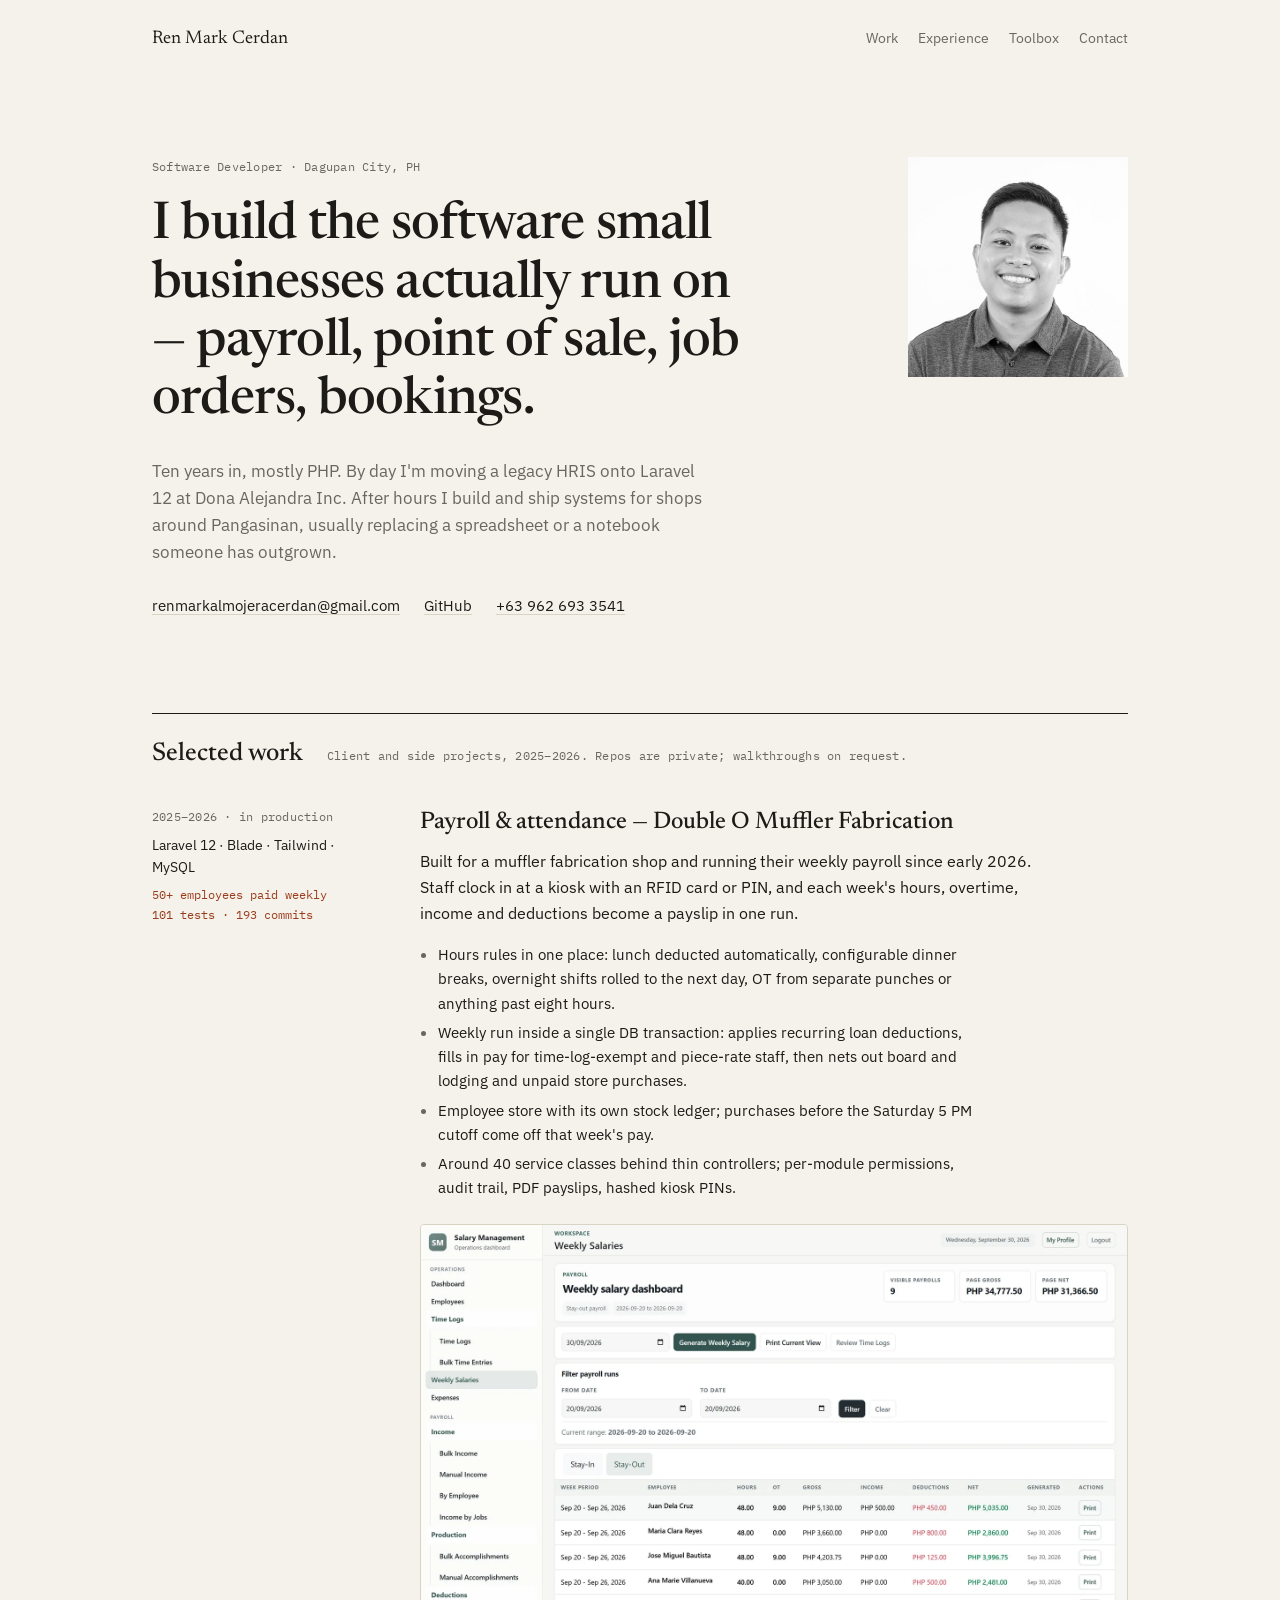
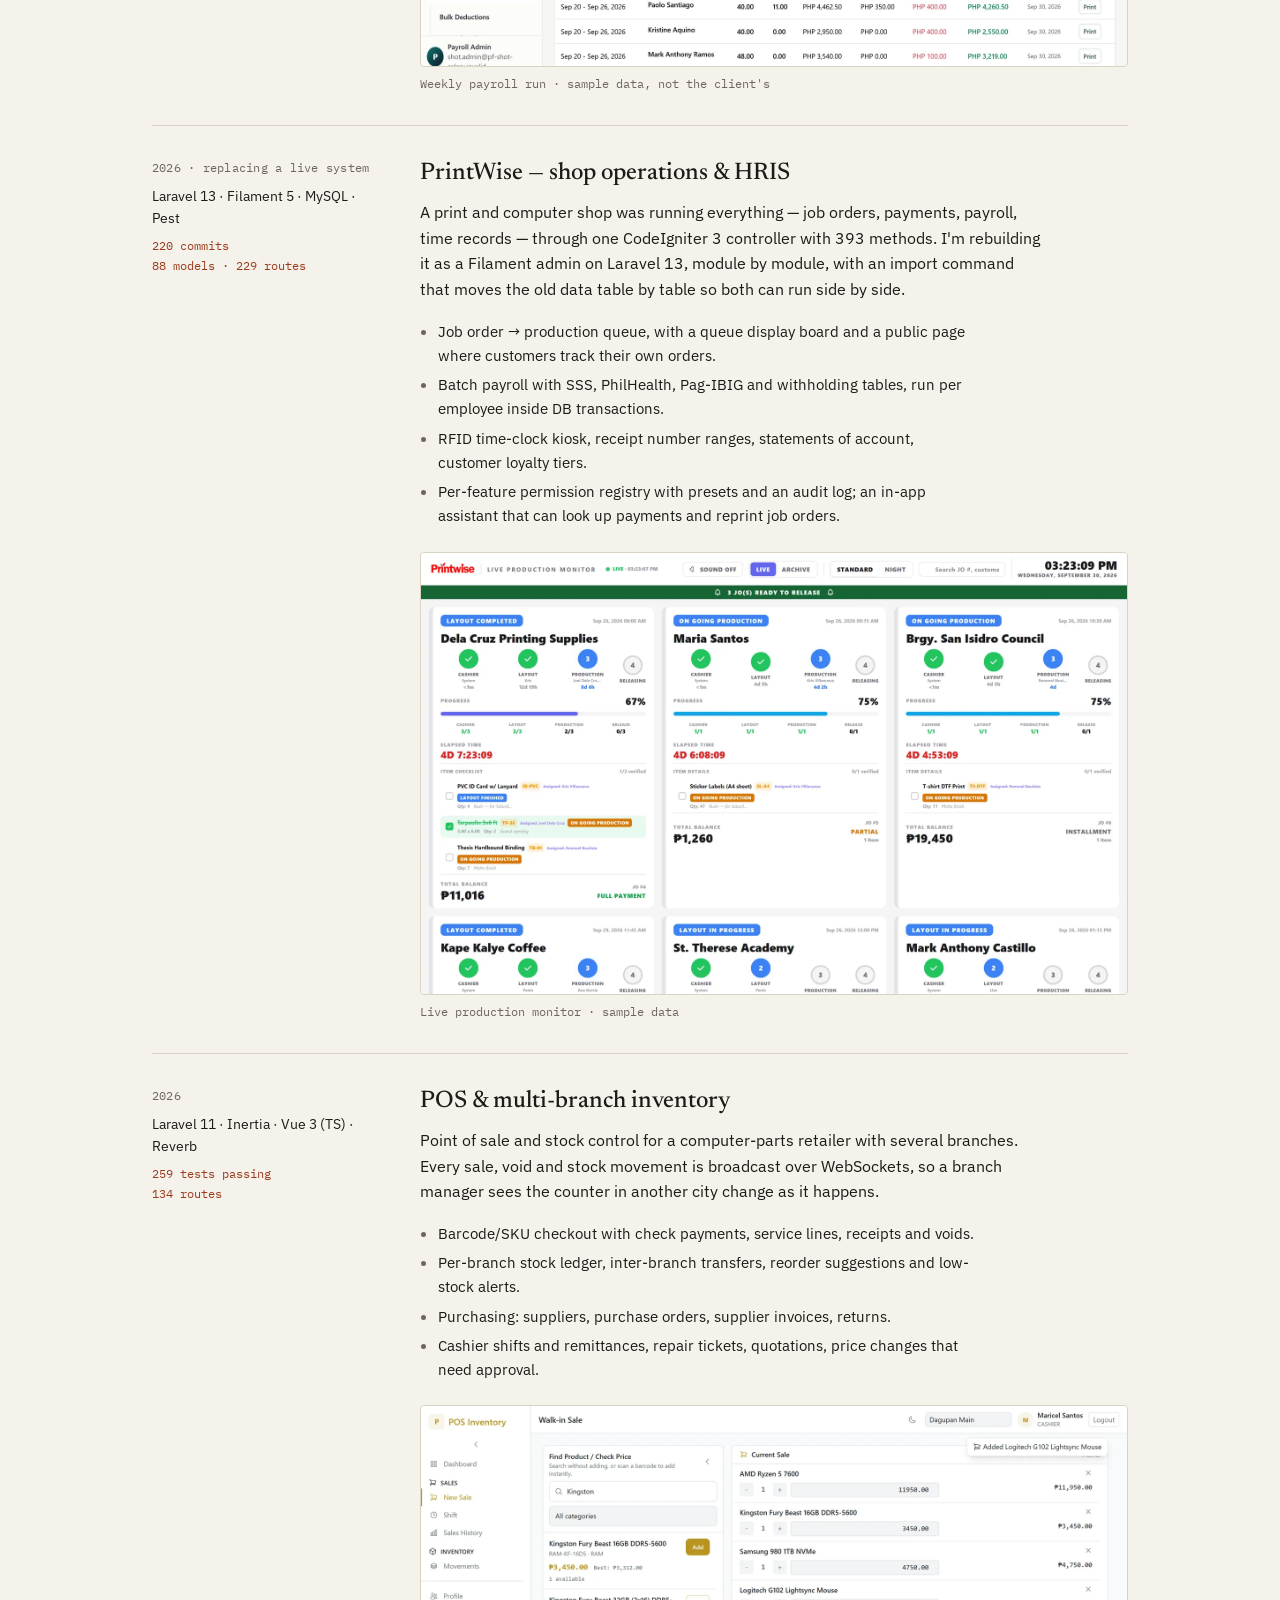
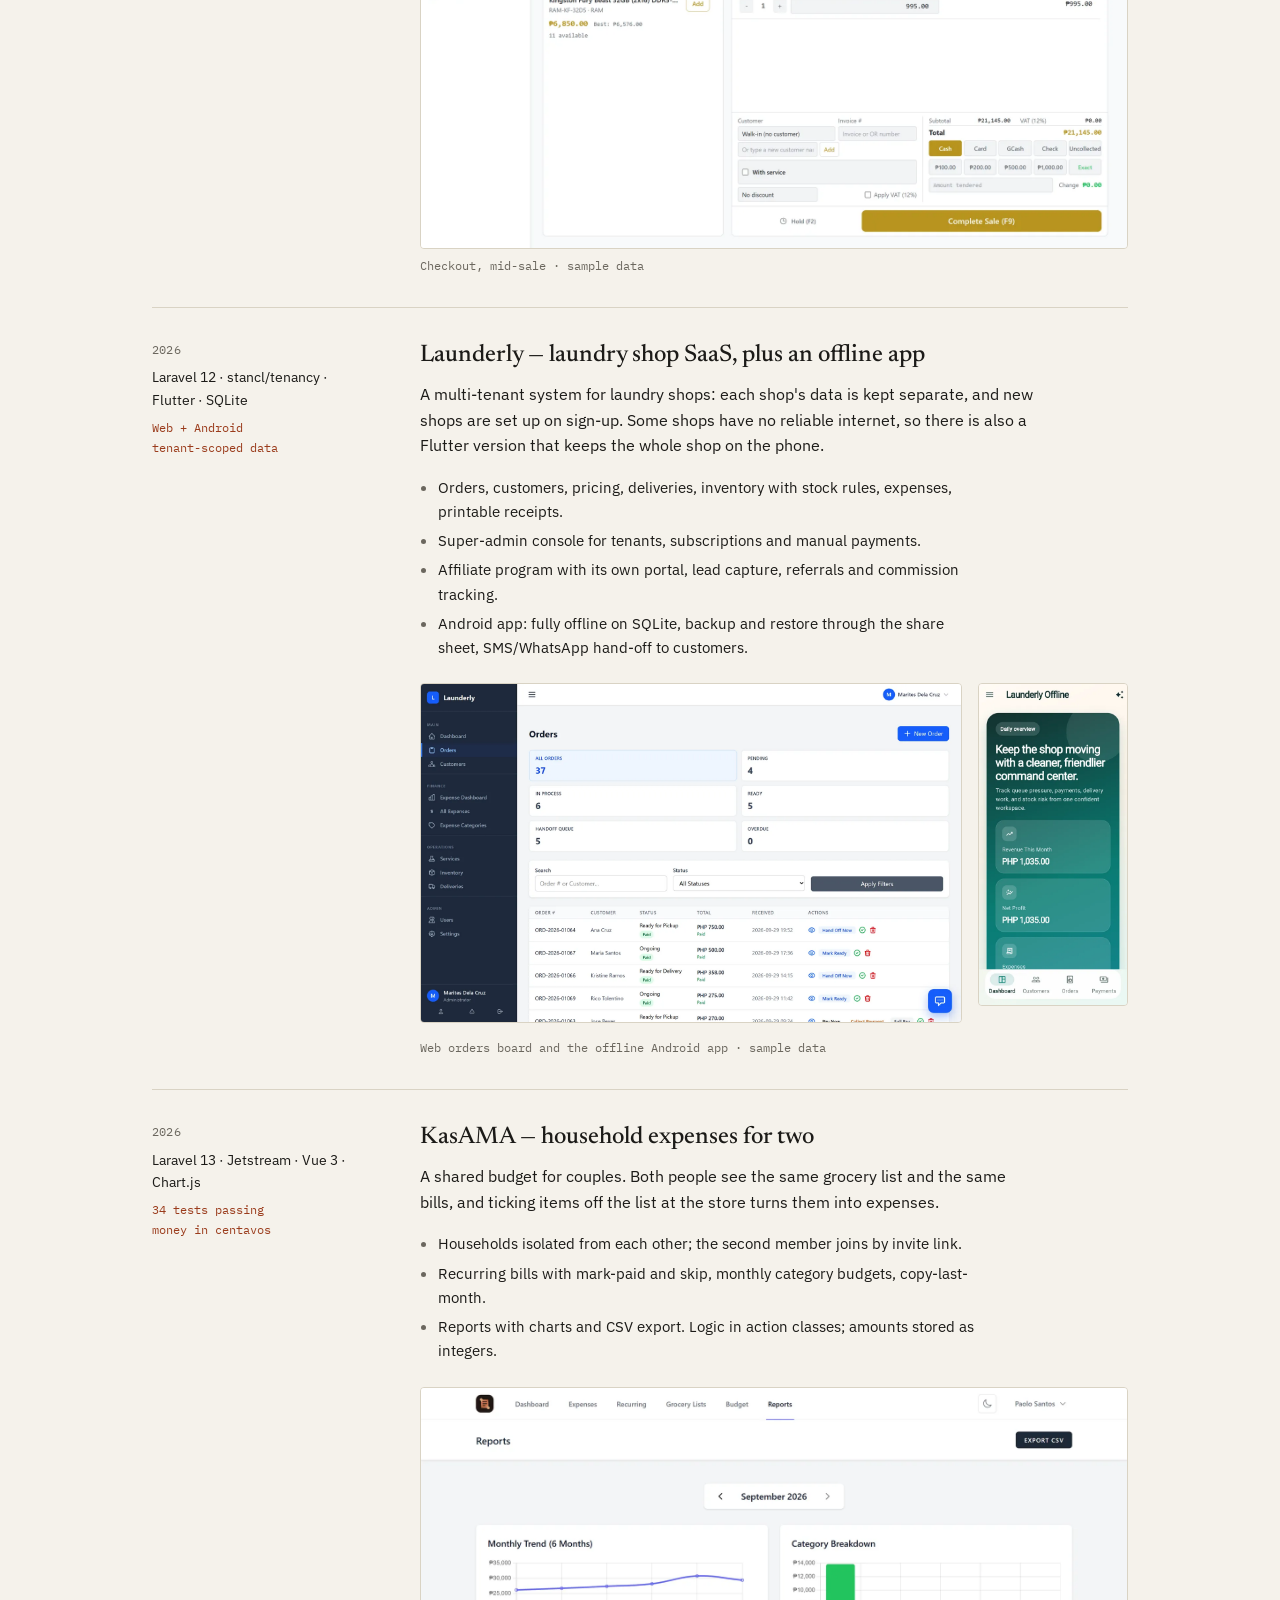
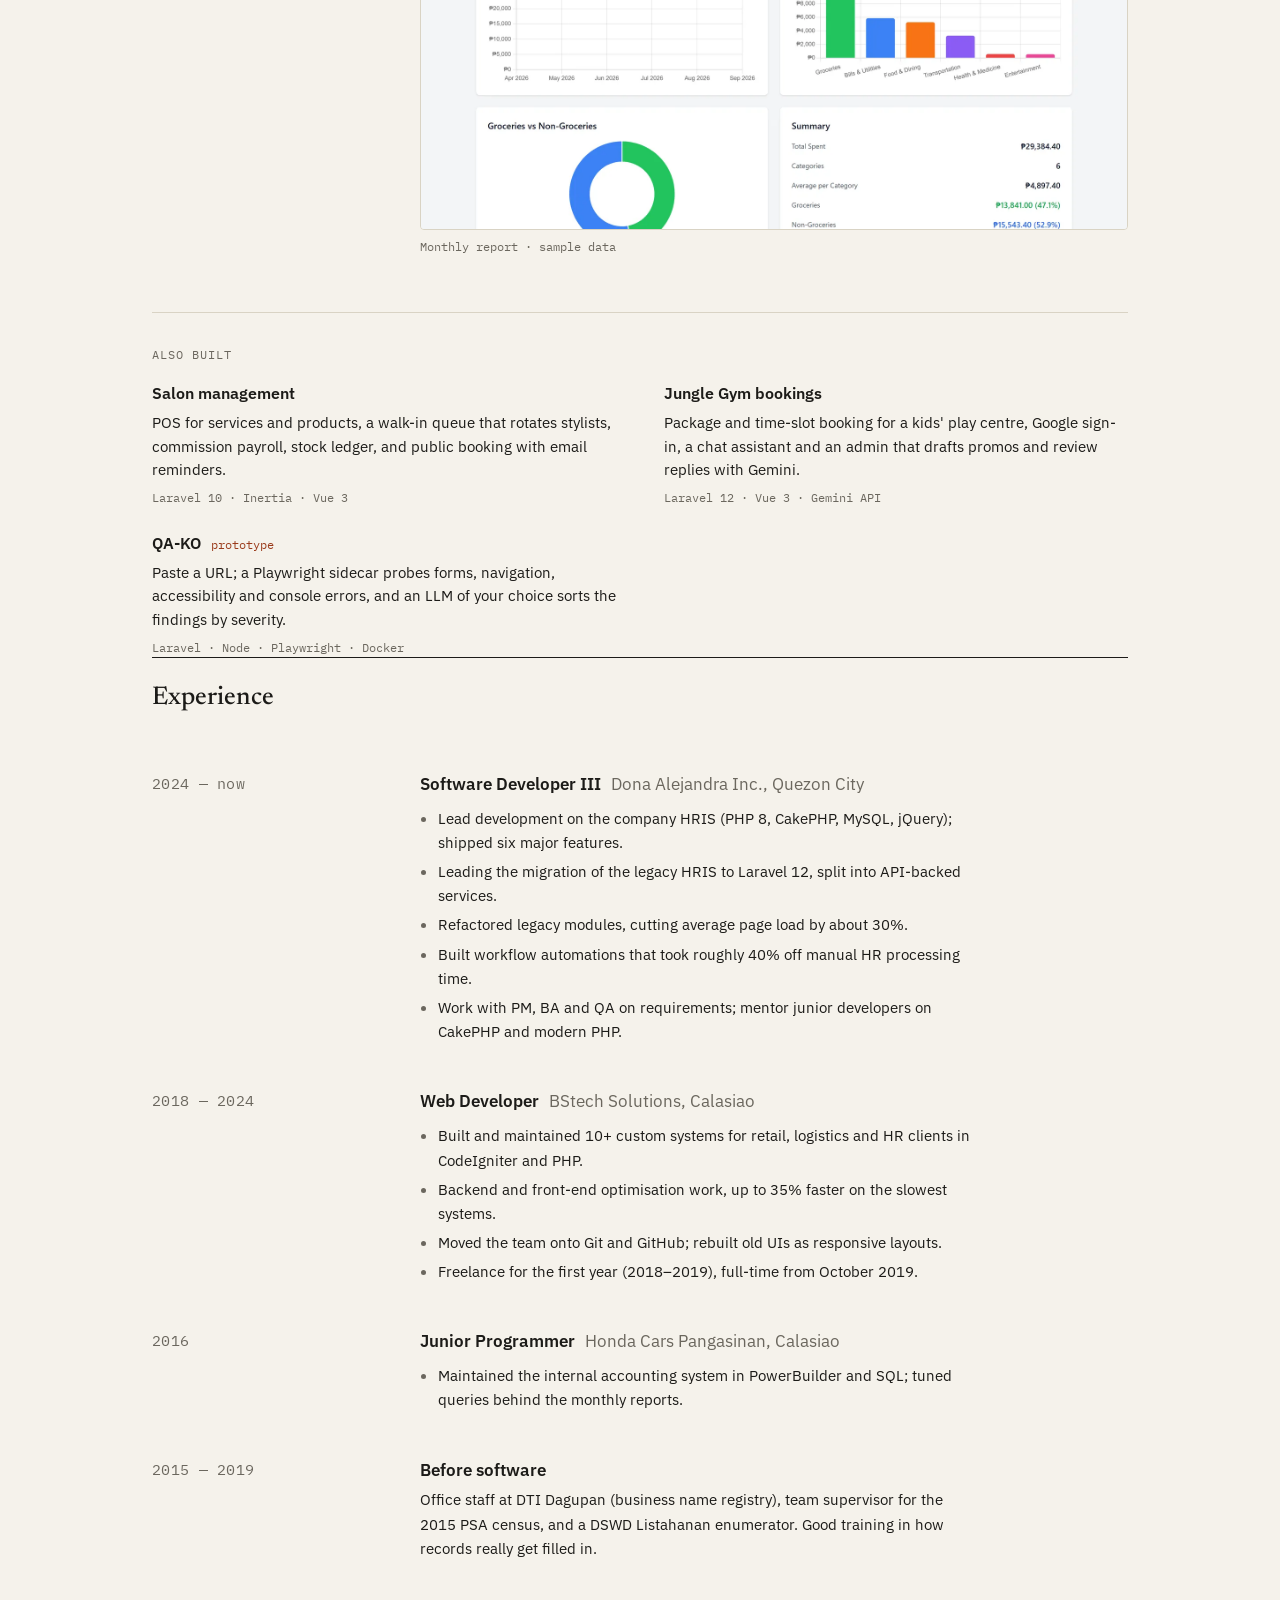
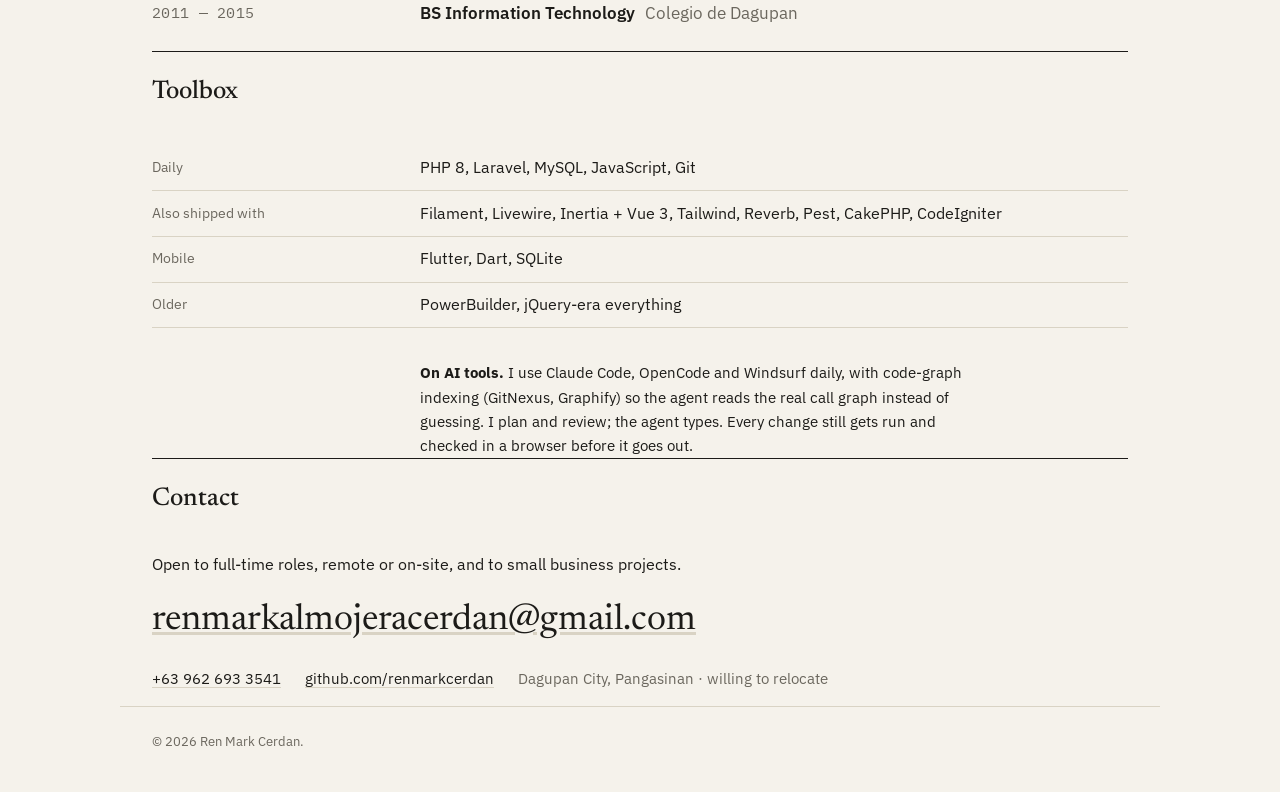
==== commit f663bf92: "Feature the Double O Muffler payroll system Move the payroll and attendance app out of "Also built" " ====
--- a/index.html
+++ b/index.html
@@ -46,7 +46,33 @@
     </section>
 
     <section id="work" class="wrap">
-        <h2 class="section-head"><span>Selected work</span><small>Side projects, 2025–2026. Repos are private; walkthroughs on request.</small></h2>
+        <h2 class="section-head"><span>Selected work</span><small>Client and side projects, 2025–2026. Repos are private; walkthroughs on request.</small></h2>
+
+        <article class="project">
+            <div class="meta">
+                <p class="year">2025–2026 · in production</p>
+                <p class="stack">Laravel 12 · Blade · Tailwind · MySQL</p>
+                <p class="figure">50+ employees paid weekly<br>101 tests · 193 commits</p>
+            </div>
+            <div class="body">
+                <h3>Payroll &amp; attendance — Double O Muffler Fabrication</h3>
+                <p>
+                    Built for a muffler fabrication shop and running their weekly payroll since early 2026.
+                    Staff clock in at a kiosk with an RFID card or PIN, and each week's hours, overtime,
+                    income and deductions become a payslip in one run.
+                </p>
+                <ul>
+                    <li>Hours rules in one place: lunch deducted automatically, configurable dinner breaks, overnight shifts rolled to the next day, OT from separate punches or anything past eight hours.</li>
+                    <li>Weekly run inside a single DB transaction: applies recurring loan deductions, fills in pay for time-log-exempt and piece-rate staff, then nets out board and lodging and unpaid store purchases.</li>
+                    <li>Employee store with its own stock ledger; purchases before the Saturday 5 PM cutoff come off that week's pay.</li>
+                    <li>Around 40 service classes behind thin controllers; per-module permissions, audit trail, PDF payslips, hashed kiosk PINs.</li>
+                </ul>
+                <figure class="shot">
+                    <img src="images/work/payroll.webp" alt="Weekly salary dashboard: one pay week's employees with hours, overtime, gross, income, deductions in red and net pay in green" width="1600" height="1000" loading="lazy">
+                    <figcaption>Weekly payroll run · sample data, not the client's</figcaption>
+                </figure>
+            </div>
+        </article>
 
         <article class="project">
             <div class="meta">
@@ -154,10 +180,6 @@
 
         <h3 class="subhead">Also built</h3>
         <dl class="also">
-            <div>
-                <dt>Payroll &amp; attendance</dt>
-                <dd>Time-clock kiosk, weekly pay with night differential and overtime rules, recurring deductions, PDF payslips, and an employee store charged against salary. <span>Laravel 12 · Blade · 101 tests</span></dd>
-            </div>
             <div>
                 <dt>Salon management</dt>
                 <dd>POS for services and products, a walk-in queue that rotates stylists, commission payroll, stock ledger, and public booking with email reminders. <span>Laravel 10 · Inertia · Vue 3</span></dd>
